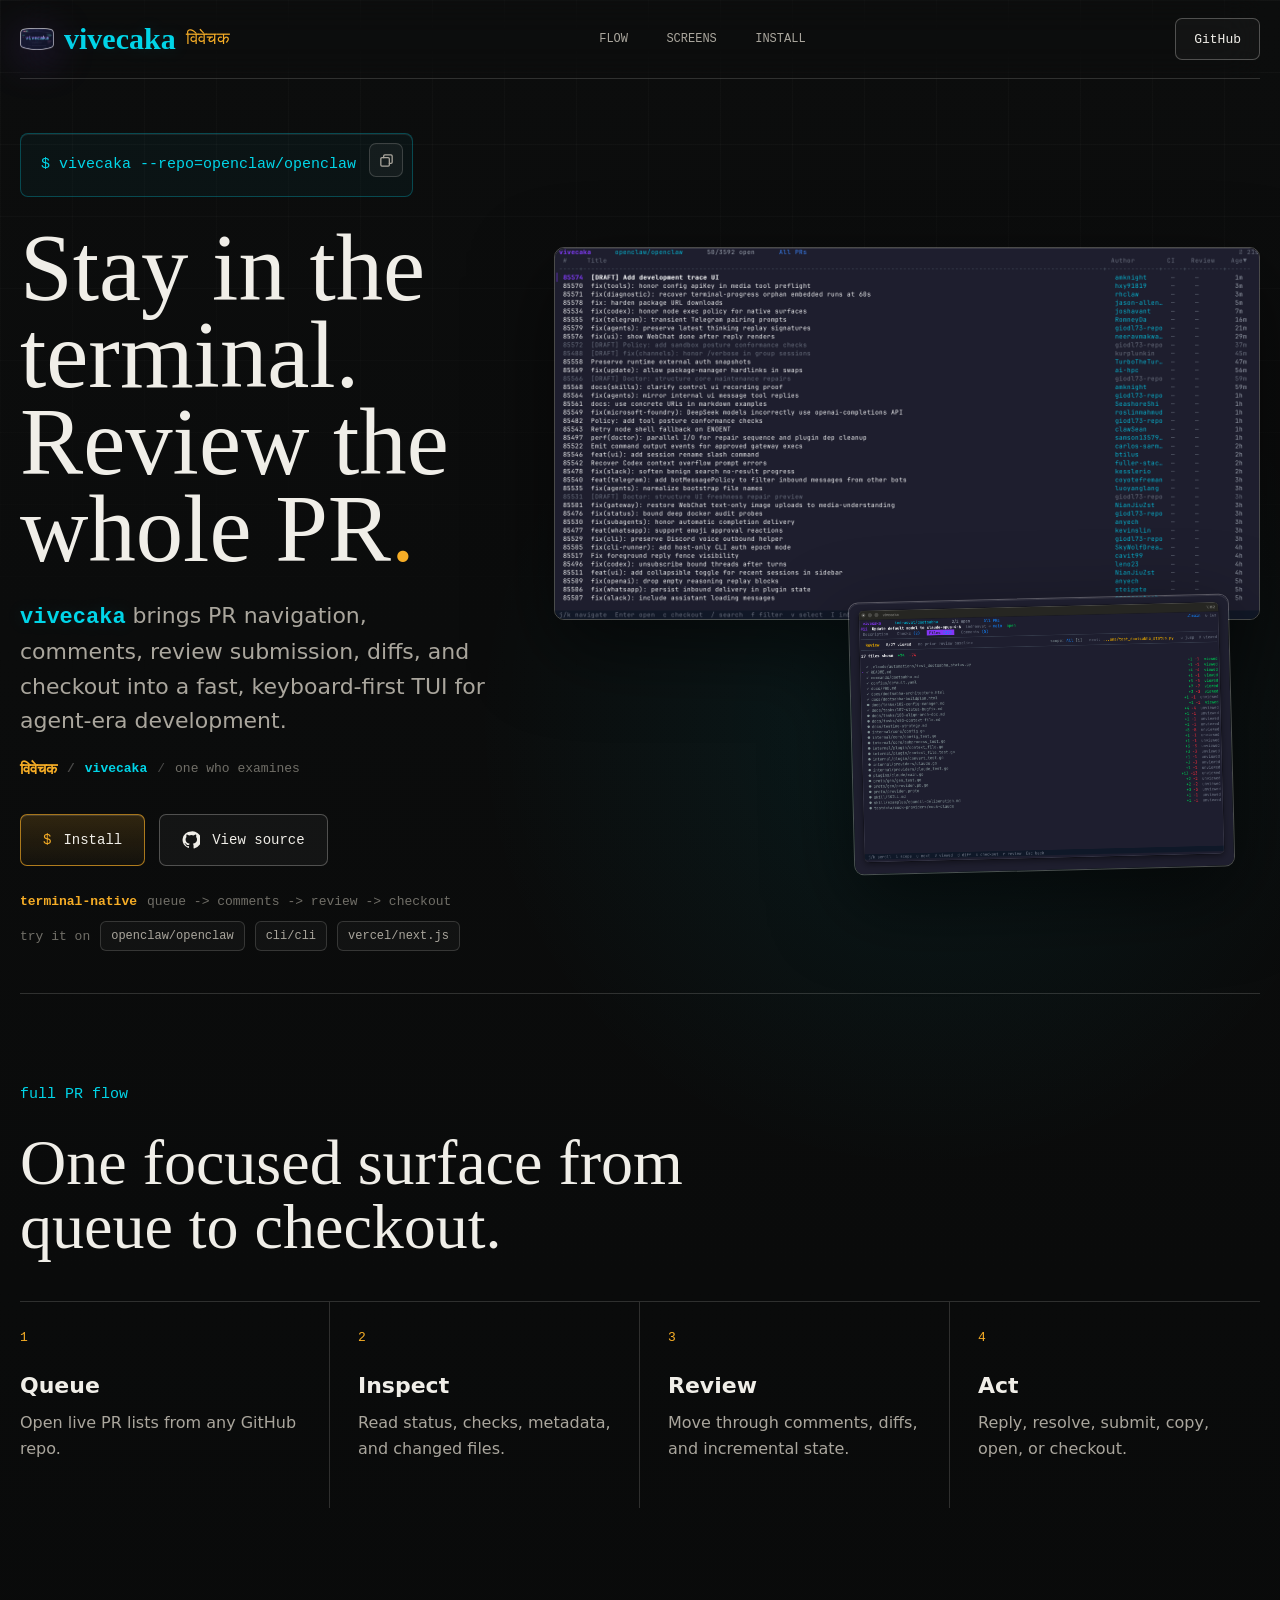
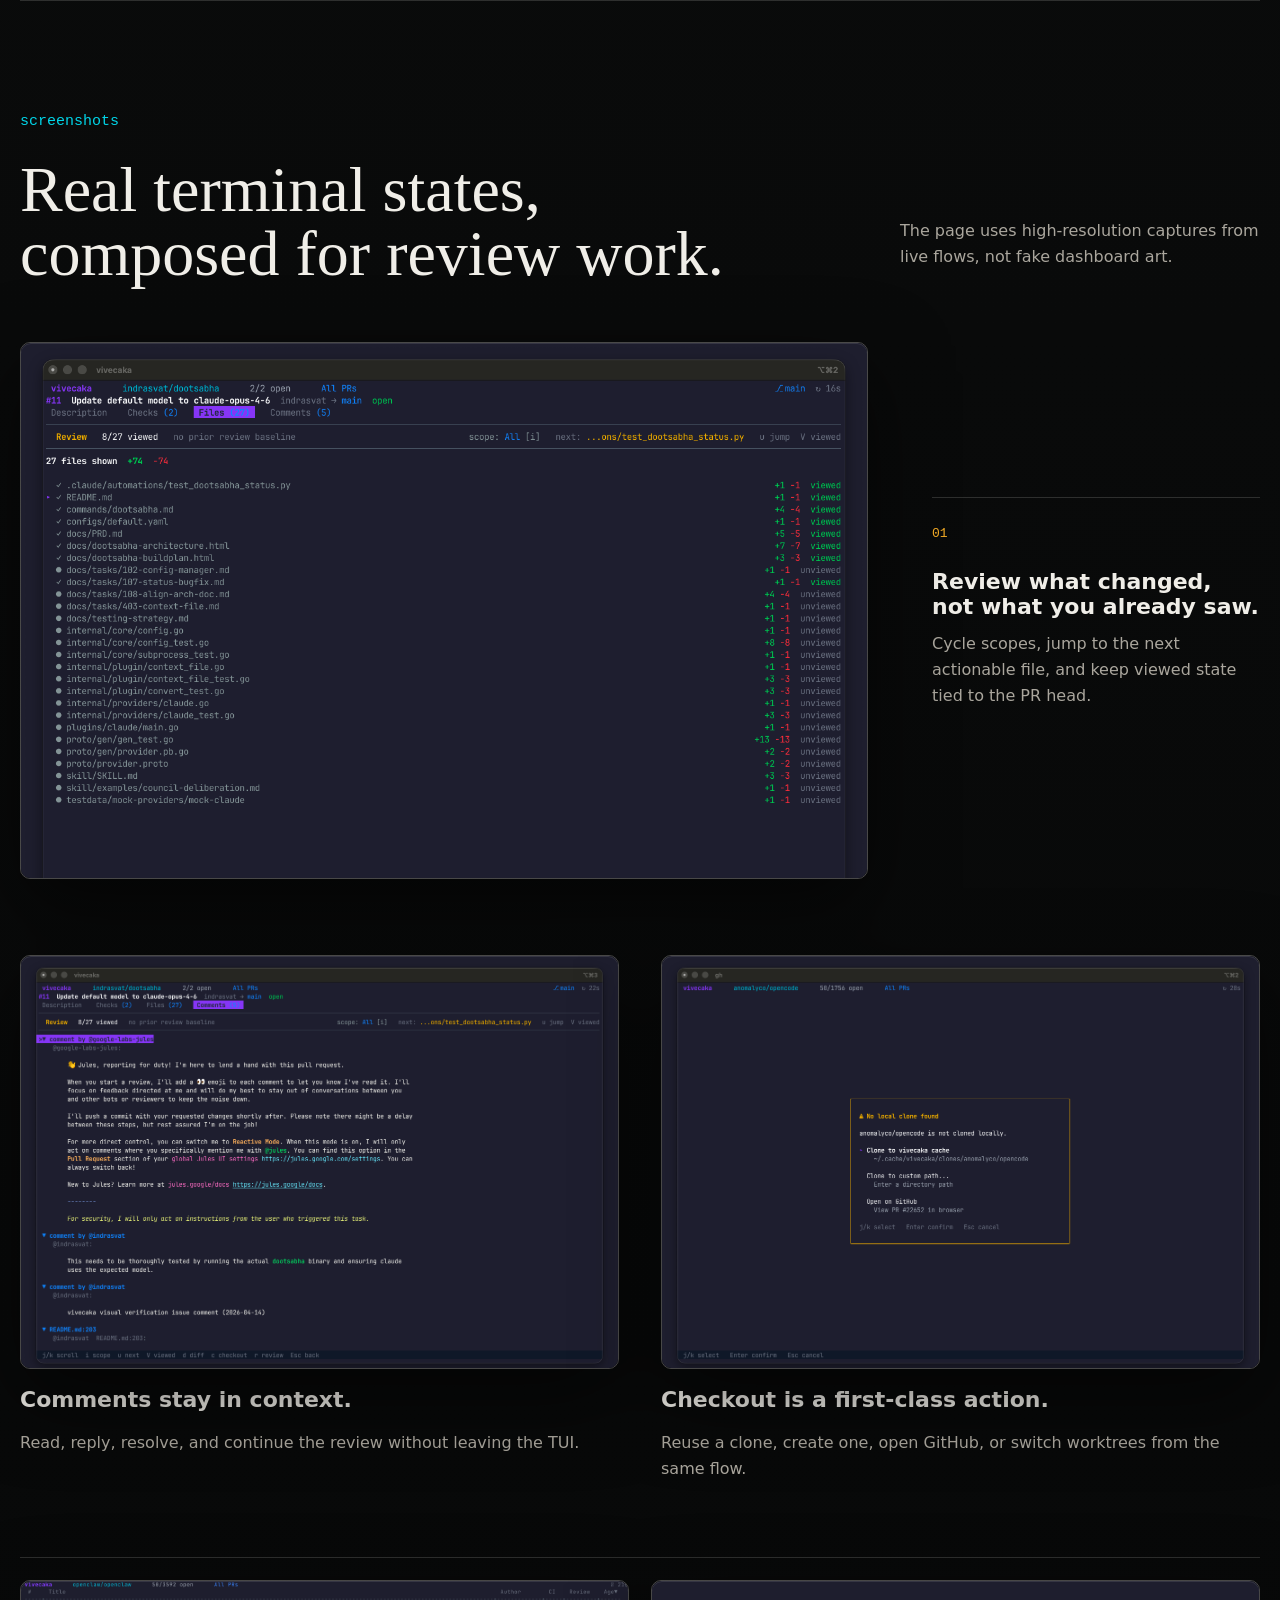
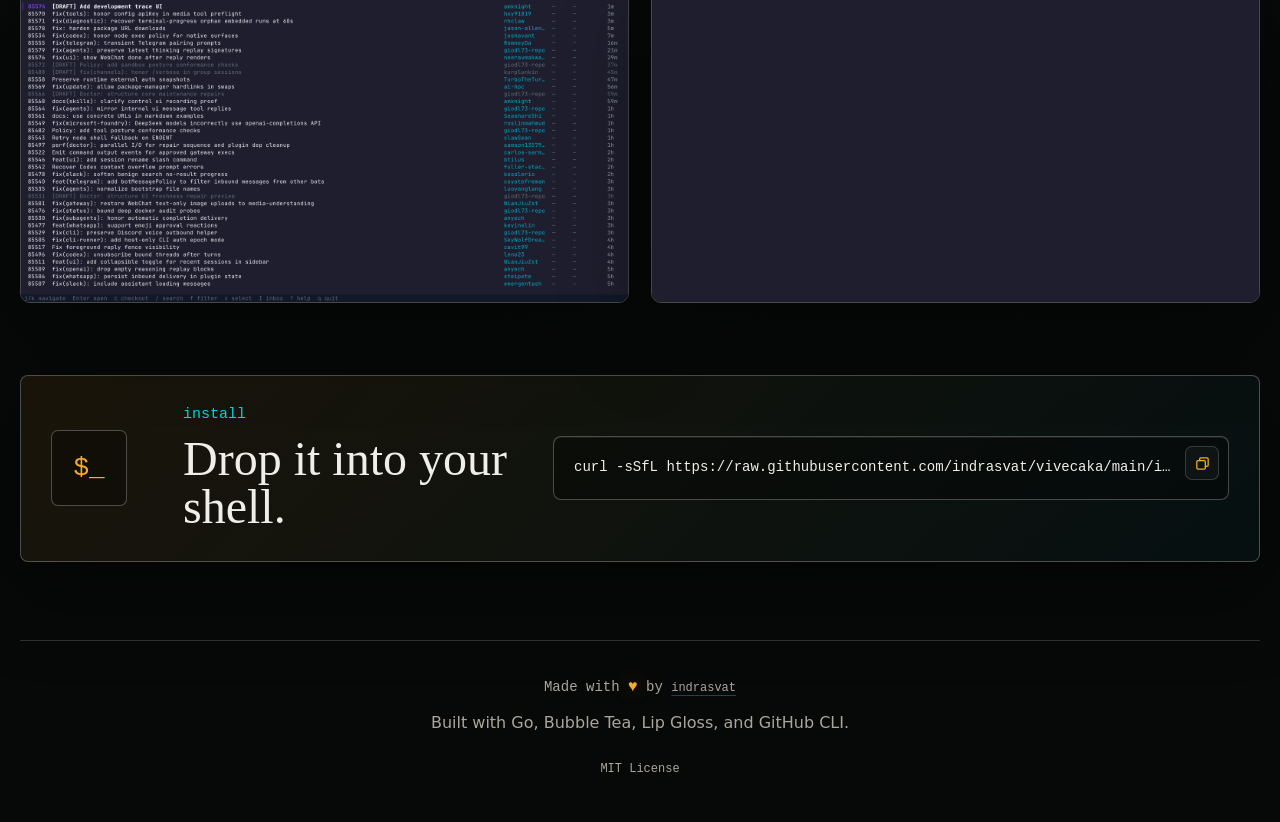
==== index.html @ 2d1926c0 "fix(web): add vivecaka name meaning" ====
<!doctype html>
<html lang="en">
  <head>
    <meta charset="utf-8" />
    <meta name="viewport" content="width=device-width, initial-scale=1" />
    <meta
      name="description"
      content="vivecaka is a terminal-native GitHub PR review TUI for queue triage, review context, comments, diffs, and checkout."
    />
    <meta name="theme-color" content="#0b0c0c" />
    <meta property="og:title" content="vivecaka - terminal-native PR review" />
    <meta
      property="og:description"
      content="A fast GitHub PR review TUI for developers who live in the terminal."
    />
    <meta property="og:type" content="website" />
    <meta property="og:image" content="https://indrasvat.github.io/vivecaka/assets/site/files-review.png" />
    <title>vivecaka - terminal-native PR review</title>
    <link rel="icon" href="assets/site/logo.png" />
    <link rel="stylesheet" href="styles.css" />
  </head>
  <body>
    <header class="site-header" aria-label="Primary navigation">
      <a class="brand" href="#top" aria-label="vivecaka home">
        <img src="assets/site/logo.png" alt="" />
        <span class="product-name">vivecaka</span>
        <span class="brand-script">विवेचक</span>
      </a>
      <nav class="nav-links" aria-label="Page sections">
        <a href="#flow">Flow</a>
        <a href="#screens">Screens</a>
        <a href="#install">Install</a>
      </nav>
      <a class="nav-action" href="https://github.com/indrasvat/vivecaka">GitHub</a>
    </header>

    <main id="top">
      <section class="hero" aria-labelledby="hero-title">
        <div class="hero-copy">
          <div class="command-card hero-command">
            <code>$ vivecaka --repo=openclaw/openclaw</code>
            <button
              class="copy-control"
              type="button"
              data-copy="vivecaka --repo=openclaw/openclaw"
              aria-label="Copy launch command"
              title="Copy command"
            >
              <svg aria-hidden="true" viewBox="0 0 24 24">
                <path d="M8 8V5.6C8 4.7 8.7 4 9.6 4h8.8c.9 0 1.6.7 1.6 1.6v8.8c0 .9-.7 1.6-1.6 1.6H16" />
                <path d="M4 9.6C4 8.7 4.7 8 5.6 8h8.8c.9 0 1.6.7 1.6 1.6v8.8c0 .9-.7 1.6-1.6 1.6H5.6C4.7 20 4 19.3 4 18.4V9.6Z" />
              </svg>
            </button>
          </div>
          <h1 id="hero-title">Stay in the terminal. Review the whole PR</h1>
          <p class="hero-lede">
            <span class="product-name">vivecaka</span> brings PR navigation, comments, review submission, diffs,
            and checkout into a fast, keyboard-first TUI for agent-era development.
          </p>
          <p class="name-note">
            <span>विवेचक</span>
            <span>vivecaka</span>
            <span>one who examines</span>
          </p>
          <div class="hero-actions" aria-label="Primary actions">
            <a class="button button-primary" href="#install">
              <span class="button-icon" aria-hidden="true">$</span>
              Install
            </a>
            <a class="button button-secondary" href="https://github.com/indrasvat/vivecaka">
              <svg aria-hidden="true" viewBox="0 0 24 24">
                <path
                  d="M12 .7a11.3 11.3 0 0 0-3.6 22c.6.1.8-.2.8-.6v-2c-3.3.7-4-1.4-4-1.4-.5-1.4-1.3-1.8-1.3-1.8-1.1-.8.1-.7.1-.7 1.2.1 1.9 1.3 1.9 1.3 1.1 1.9 2.9 1.3 3.6 1 .1-.8.4-1.3.8-1.6-2.7-.3-5.5-1.3-5.5-5.8 0-1.3.5-2.4 1.2-3.2-.1-.3-.5-1.6.1-3.2 0 0 1-.3 3.3 1.2a11.3 11.3 0 0 1 6 0c2.3-1.5 3.3-1.2 3.3-1.2.6 1.6.2 2.9.1 3.2.8.8 1.2 1.9 1.2 3.2 0 4.5-2.8 5.5-5.5 5.8.5.4.9 1.1.9 2.3v3.4c0 .4.2.7.8.6A11.3 11.3 0 0 0 12 .7Z"
                  fill="currentColor"
                />
              </svg>
              View source
            </a>
          </div>
          <div class="repo-strip" aria-label="Example repositories">
            <strong>terminal-native</strong>
            <span>queue -> comments -> review -> checkout</span>
          </div>
          <div class="repo-strip repo-examples" aria-label="Example repositories">
            <span>try it on</span>
            <code>openclaw/openclaw</code>
            <code>cli/cli</code>
            <code>vercel/next.js</code>
          </div>
        </div>

        <div class="hero-stage" aria-label="vivecaka terminal preview">
          <figure class="terminal-frame hero-terminal">
            <img
              src="assets/site/openclaw-queue.png"
              alt="vivecaka showing the openclaw/openclaw pull request queue in a terminal"
              width="1584"
              height="836"
              decoding="async"
              fetchpriority="high"
            />
          </figure>
          <figure class="terminal-frame floating-shot">
            <img
              src="assets/site/files-review.png"
              alt="vivecaka files view showing incremental review state and viewed files"
              width="2656"
              height="1896"
              decoding="async"
            />
          </figure>
        </div>
      </section>

      <section id="flow" class="flow-section" aria-labelledby="flow-title">
        <div class="section-kicker">full PR flow</div>
        <h2 id="flow-title">One focused surface from queue to checkout.</h2>
        <div class="flow-grid">
          <article>
            <span>1</span>
            <h3>Queue</h3>
            <p>Open live PR lists from any GitHub repo.</p>
          </article>
          <article>
            <span>2</span>
            <h3>Inspect</h3>
            <p>Read status, checks, metadata, and changed files.</p>
          </article>
          <article>
            <span>3</span>
            <h3>Review</h3>
            <p>Move through comments, diffs, and incremental state.</p>
          </article>
          <article>
            <span>4</span>
            <h3>Act</h3>
            <p>Reply, resolve, submit, copy, open, or checkout.</p>
          </article>
        </div>
      </section>

      <section id="screens" class="showcase" aria-labelledby="screens-title">
        <div class="showcase-heading">
          <div>
            <div class="section-kicker">screenshots</div>
            <h2 id="screens-title">Real terminal states, composed for review work.</h2>
          </div>
          <p>
            The page uses high-resolution captures from live flows, not fake dashboard art.
          </p>
        </div>

        <div class="feature-row feature-row-large">
          <figure class="terminal-frame">
            <img
              src="assets/site/files-review.png"
              alt="Files tab with viewed and unviewed review state"
              width="2656"
              height="1896"
              loading="lazy"
              decoding="async"
            />
          </figure>
          <div class="feature-copy">
            <span class="feature-number">01</span>
            <h3>Review what changed, not what you already saw.</h3>
            <p>
              Cycle scopes, jump to the next actionable file, and keep viewed state tied to the PR head.
            </p>
          </div>
        </div>

        <div class="feature-pair">
          <article>
            <figure class="terminal-frame">
              <img
                src="assets/site/comments-review.png"
                alt="Comments tab with discussion threads inside vivecaka"
                width="2656"
                height="1896"
                loading="lazy"
                decoding="async"
              />
            </figure>
            <h3>Comments stay in context.</h3>
            <p>Read, reply, resolve, and continue the review without leaving the TUI.</p>
          </article>
          <article>
            <figure class="terminal-frame">
              <img
                src="assets/site/smart-checkout.png"
                alt="Smart checkout dialog in vivecaka"
                width="2656"
                height="1896"
                loading="lazy"
                decoding="async"
              />
            </figure>
            <h3>Checkout is a first-class action.</h3>
            <p>Reuse a clone, create one, open GitHub, or switch worktrees from the same flow.</p>
          </article>
        </div>

        <div class="repo-wall" aria-label="Repository examples">
          <figure class="terminal-frame">
            <img
              src="assets/site/openclaw-queue.png"
              alt="Pull request queue for openclaw/openclaw"
              width="1584"
              height="836"
              loading="lazy"
              decoding="async"
            />
          </figure>
          <figure class="terminal-frame">
            <img
              src="assets/site/cli-queue.png"
              alt="Pull request queue for cli/cli"
              width="1584"
              height="836"
              loading="lazy"
              decoding="async"
            />
          </figure>
        </div>
      </section>

      <section id="install" class="install-section" aria-labelledby="install-title">
        <div class="install-mark" aria-hidden="true">$_</div>
        <div>
          <div class="section-kicker">install</div>
          <h2 id="install-title">Drop it into your shell.</h2>
        </div>
        <div class="command-card install-command">
          <code>curl -sSfL https://raw.githubusercontent.com/indrasvat/vivecaka/main/install.sh | bash</code>
          <button
            class="copy-control"
            type="button"
            data-copy="curl -sSfL https://raw.githubusercontent.com/indrasvat/vivecaka/main/install.sh | bash"
            aria-label="Copy install command"
            title="Copy command"
          >
            <svg aria-hidden="true" viewBox="0 0 24 24">
              <path d="M8 8V5.6C8 4.7 8.7 4 9.6 4h8.8c.9 0 1.6.7 1.6 1.6v8.8c0 .9-.7 1.6-1.6 1.6H16" />
              <path d="M4 9.6C4 8.7 4.7 8 5.6 8h8.8c.9 0 1.6.7 1.6 1.6v8.8c0 .9-.7 1.6-1.6 1.6H5.6C4.7 20 4 19.3 4 18.4V9.6Z" />
            </svg>
          </button>
        </div>
      </section>
    </main>

    <footer class="site-footer">
      <p class="made-with-love">
        Made with <span aria-label="love" role="img">♥</span> by
        <a href="https://github.com/indrasvat">indrasvat</a>
      </p>
      <p>Built with Go, Bubble Tea, Lip Gloss, and GitHub CLI.</p>
      <a href="https://github.com/indrasvat/vivecaka/blob/main/LICENSE">MIT License</a>
    </footer>

    <script src="site.js"></script>
  </body>
</html>
---- styles.css ----
:root {
  color-scheme: dark;
  --bg: #090a0a;
  --bg-2: #111413;
  --ink: #f0eee8;
  --muted: #aaa69d;
  --dim: #716f68;
  --line: rgba(240, 238, 232, 0.16);
  --line-strong: rgba(240, 238, 232, 0.28);
  --panel: rgba(18, 20, 19, 0.88);
  --panel-strong: #161918;
  --cyan: #00d5e8;
  --violet: #8b4dff;
  --saffron: #f6ad26;
  --green: #26d07c;
  --shadow: 0 28px 80px rgba(0, 0, 0, 0.54);
  --mono: "SFMono-Regular", "Cascadia Code", "Liberation Mono", Menlo, Consolas, monospace;
  --sans: Inter, ui-sans-serif, system-ui, -apple-system, BlinkMacSystemFont, "Segoe UI", sans-serif;
  --serif: ui-serif, Georgia, "Times New Roman", serif;
}

* {
  box-sizing: border-box;
}

html {
  scroll-behavior: smooth;
}

body {
  margin: 0;
  overflow-x: hidden;
  background:
    radial-gradient(circle at 72% 18%, rgba(0, 213, 232, 0.08), transparent 28rem),
    linear-gradient(180deg, #0c0d0d 0%, var(--bg) 48%, #070808 100%);
  color: var(--ink);
  font-family: var(--sans);
  letter-spacing: 0;
}

section {
  scroll-margin-top: 96px;
}

body::before {
  position: fixed;
  inset: 0;
  z-index: -1;
  pointer-events: none;
  content: "";
  background-image:
    linear-gradient(rgba(240, 238, 232, 0.035) 1px, transparent 1px),
    linear-gradient(90deg, rgba(240, 238, 232, 0.027) 1px, transparent 1px);
  background-size: 72px 72px;
  mask-image: linear-gradient(180deg, black, transparent 80%);
}

a {
  color: inherit;
  text-decoration: none;
}

img {
  display: block;
  max-width: 100%;
}

button {
  font: inherit;
}

.site-header,
.hero,
.flow-section,
.showcase,
.install-section,
.site-footer {
  width: min(100% - 40px, 1440px);
  margin-inline: auto;
}

.site-header {
  position: sticky;
  top: 0;
  z-index: 20;
  display: flex;
  align-items: center;
  justify-content: space-between;
  gap: 24px;
  padding: 18px 0;
  border-bottom: 1px solid var(--line);
  backdrop-filter: blur(18px);
}

.brand {
  display: inline-flex;
  align-items: center;
  gap: 10px;
  min-width: 0;
  font-size: 30px;
  line-height: 1;
}

.brand img {
  width: 34px;
  height: 34px;
  object-fit: contain;
  filter: drop-shadow(0 8px 20px rgba(139, 77, 255, 0.28));
}

.brand-script {
  color: var(--saffron);
  font-family: var(--sans);
  font-size: 0.58em;
  font-weight: 500;
}

.product-name {
  color: var(--cyan);
  font-family: var(--mono);
  font-weight: 700;
  letter-spacing: 0;
  text-shadow: 0 0 18px rgba(0, 213, 232, 0.16);
}

.brand .product-name {
  font-family: var(--serif);
  font-weight: 600;
}

.nav-links {
  display: flex;
  align-items: center;
  gap: clamp(18px, 3vw, 46px);
  color: var(--muted);
  font-family: var(--mono);
  font-size: 12px;
  text-transform: uppercase;
}

.nav-links a,
.nav-action {
  transition: color 160ms ease, border-color 160ms ease, background 160ms ease;
}

.nav-links a:hover,
.nav-action:hover {
  color: var(--ink);
}

.nav-action {
  display: inline-flex;
  align-items: center;
  justify-content: center;
  min-height: 42px;
  padding: 0 18px;
  border: 1px solid var(--line-strong);
  border-radius: 7px;
  color: var(--ink);
  font-family: var(--mono);
  font-size: 13px;
  background: rgba(255, 255, 255, 0.03);
}

.hero {
  display: grid;
  grid-template-columns: minmax(320px, 0.9fr) minmax(580px, 1.35fr);
  gap: clamp(28px, 5vw, 82px);
  align-items: center;
  min-height: min(760px, calc(100vh - 82px));
  padding: clamp(44px, 6vh, 78px) 0 42px;
}

.section-kicker {
  margin: 0 0 28px;
  color: var(--cyan);
  font-family: var(--mono);
  font-size: clamp(13px, 1.2vw, 15px);
}

.command-card {
  position: relative;
  display: block;
  border: 1px solid var(--line-strong);
  border-radius: 8px;
  color: var(--ink);
  background: rgba(0, 0, 0, 0.3);
  box-shadow: inset 0 1px 0 rgba(255, 255, 255, 0.08);
}

.command-card code {
  display: block;
  min-width: 0;
  overflow: hidden;
  padding: 20px 56px 20px 20px;
  color: var(--ink);
  font-family: var(--mono);
  font-size: 14px;
  line-height: 1.45;
  text-overflow: ellipsis;
  white-space: nowrap;
}

.hero-command {
  width: fit-content;
  max-width: 100%;
  margin-bottom: 28px;
  border-color: rgba(0, 213, 232, 0.28);
  color: var(--cyan);
  background: rgba(0, 213, 232, 0.035);
}

.hero-command code {
  color: var(--cyan);
  font-size: clamp(13px, 1.2vw, 15px);
}

.copy-control {
  position: absolute;
  top: 9px;
  right: 9px;
  display: grid;
  place-items: center;
  width: 34px;
  height: 34px;
  border: 1px solid rgba(240, 238, 232, 0.18);
  border-radius: 7px;
  color: var(--muted);
  background: rgba(255, 255, 255, 0.04);
  cursor: pointer;
  transition: color 160ms ease, border-color 160ms ease, background 160ms ease, transform 160ms ease;
}

.copy-control:hover {
  color: var(--ink);
  border-color: rgba(246, 173, 38, 0.55);
  background: rgba(246, 173, 38, 0.1);
  transform: translateY(-1px);
}

.copy-control.copied {
  color: var(--green);
  border-color: rgba(38, 208, 124, 0.55);
}

.copy-control.copied::after {
  position: absolute;
  top: -28px;
  right: 0;
  padding: 4px 7px;
  border: 1px solid rgba(38, 208, 124, 0.35);
  border-radius: 5px;
  color: var(--green);
  background: rgba(0, 0, 0, 0.78);
  content: "Copied";
  font-family: var(--mono);
  font-size: 11px;
  white-space: nowrap;
}

.copy-control svg {
  width: 17px;
  height: 17px;
  fill: none;
  stroke: currentColor;
  stroke-linecap: round;
  stroke-linejoin: round;
  stroke-width: 1.8;
}

h1,
h2,
h3,
p {
  margin-top: 0;
}

h1 {
  max-width: 780px;
  margin-bottom: 26px;
  font-family: var(--serif);
  font-size: clamp(58px, 7.4vw, 108px);
  font-weight: 500;
  line-height: 0.92;
}

h1::after {
  color: var(--saffron);
  content: ".";
}

.hero-lede {
  max-width: 560px;
  margin-bottom: 20px;
  color: var(--muted);
  font-size: clamp(18px, 2vw, 22px);
  line-height: 1.55;
}

.name-note {
  display: flex;
  flex-wrap: wrap;
  align-items: center;
  gap: 10px;
  max-width: 560px;
  margin-bottom: 34px;
  color: var(--dim);
  font-family: var(--mono);
  font-size: 13px;
  line-height: 1.5;
}

.name-note span:first-child {
  color: var(--saffron);
  font-family: var(--sans);
  font-size: 15px;
  font-weight: 600;
}

.name-note span:nth-child(2) {
  color: var(--cyan);
  font-weight: 700;
}

.name-note span + span::before {
  margin-right: 10px;
  color: rgba(240, 238, 232, 0.28);
  content: "/";
}

.hero-actions {
  display: flex;
  flex-wrap: wrap;
  gap: 14px;
  margin-bottom: 28px;
}

.button {
  display: inline-flex;
  align-items: center;
  justify-content: center;
  gap: 12px;
  min-height: 52px;
  padding: 0 22px;
  border-radius: 7px;
  font-family: var(--mono);
  font-size: 14px;
  transition: transform 160ms ease, border-color 160ms ease, background 160ms ease;
}

.button:hover {
  transform: translateY(-2px);
}

.button svg {
  width: 18px;
  height: 18px;
}

.button-primary {
  border: 1px solid rgba(246, 173, 38, 0.65);
  background: linear-gradient(180deg, rgba(246, 173, 38, 0.16), rgba(246, 173, 38, 0.04));
  box-shadow: inset 0 1px 0 rgba(255, 255, 255, 0.12);
}

.button-secondary {
  border: 1px solid var(--line-strong);
  background: rgba(255, 255, 255, 0.04);
}

.button-icon {
  color: var(--saffron);
}

.repo-strip {
  display: flex;
  flex-wrap: wrap;
  align-items: center;
  gap: 10px;
  color: var(--dim);
  font-family: var(--mono);
  font-size: 13px;
}

.repo-strip + .repo-strip {
  margin-top: 12px;
}

.repo-strip strong {
  color: var(--saffron);
  font-weight: 600;
}

.repo-strip code {
  padding: 7px 10px;
  border: 1px solid var(--line);
  border-radius: 6px;
  color: var(--muted);
  background: rgba(255, 255, 255, 0.03);
  font-size: 12px;
}

.hero-stage {
  position: relative;
  min-height: 590px;
}

.terminal-frame {
  position: relative;
  margin: 0;
  overflow: hidden;
  border: 1px solid var(--line-strong);
  border-radius: 10px;
  background: transparent;
  box-shadow: var(--shadow);
}

.terminal-frame::after {
  position: absolute;
  inset: 0;
  pointer-events: none;
  content: "";
  border-radius: inherit;
  box-shadow: inset 0 1px 0 rgba(255, 255, 255, 0.1);
}

.terminal-frame img {
  width: 100%;
  height: auto;
  background: #1e1e2e;
}

.hero-terminal {
  width: min(100%, 980px);
  margin-left: auto;
}

.floating-shot {
  position: absolute;
  right: 4%;
  bottom: -34px;
  width: min(54%, 520px);
  transform: rotate(-1.4deg);
}

.floating-shot img {
  aspect-ratio: 1.4 / 1;
  object-fit: cover;
  object-position: left top;
}

.flow-section {
  padding: 92px 0;
  border-top: 1px solid var(--line);
  border-bottom: 1px solid var(--line);
}

.flow-section h2,
.showcase h2,
.install-section h2 {
  max-width: 780px;
  margin-bottom: 42px;
  font-family: var(--serif);
  font-size: clamp(38px, 5vw, 72px);
  font-weight: 500;
  line-height: 1;
}

.flow-grid {
  display: grid;
  grid-template-columns: repeat(4, minmax(0, 1fr));
  gap: 0;
  border-top: 1px solid var(--line);
}

.flow-grid article {
  min-height: 190px;
  padding: 28px 28px 30px 0;
  border-right: 1px solid var(--line);
}

.flow-grid article + article {
  padding-left: 28px;
}

.flow-grid article:last-child {
  border-right: 0;
}

.flow-grid span,
.feature-number {
  display: block;
  margin-bottom: 28px;
  color: var(--saffron);
  font-family: var(--mono);
  font-size: 13px;
}

.flow-grid h3,
.feature-copy h3,
.feature-pair h3 {
  margin-bottom: 12px;
  color: var(--ink);
  font-size: 22px;
  font-weight: 600;
  line-height: 1.15;
}

.flow-grid p,
.feature-copy p,
.feature-pair p,
.showcase-heading p,
.site-footer p {
  color: var(--muted);
  line-height: 1.6;
}

.showcase {
  padding: 112px 0 72px;
}

.showcase-heading {
  display: grid;
  grid-template-columns: minmax(0, 1fr) 360px;
  gap: 32px;
  align-items: end;
  margin-bottom: 56px;
}

.showcase-heading h2 {
  margin-bottom: 0;
}

.feature-row {
  display: grid;
  grid-template-columns: minmax(0, 1.5fr) minmax(260px, 0.58fr);
  gap: clamp(28px, 5vw, 72px);
  align-items: center;
  margin-bottom: 76px;
}

.feature-row-large .terminal-frame img {
  aspect-ratio: 1.58 / 1;
  object-fit: cover;
  object-position: left top;
}

.feature-copy {
  border-top: 1px solid var(--line);
  padding-top: 28px;
}

.feature-pair {
  display: grid;
  grid-template-columns: repeat(2, minmax(0, 1fr));
  gap: clamp(22px, 4vw, 42px);
  margin-bottom: 76px;
}

.feature-pair article {
  display: grid;
  gap: 18px;
  align-content: start;
}

.feature-pair .terminal-frame img {
  aspect-ratio: 1.45 / 1;
  object-fit: cover;
  object-position: left top;
}

.feature-pair h3,
.feature-pair p {
  margin-bottom: 0;
}

.repo-wall {
  display: grid;
  grid-template-columns: minmax(0, 1fr) minmax(0, 1fr);
  gap: 22px;
  padding-top: 22px;
  border-top: 1px solid var(--line);
}

.install-section {
  display: grid;
  grid-template-columns: 100px minmax(220px, 0.7fr) minmax(320px, 1.4fr);
  gap: 32px;
  align-items: center;
  margin-bottom: 78px;
  padding: 30px;
  border: 1px solid var(--line-strong);
  border-radius: 8px;
  background: linear-gradient(135deg, rgba(246, 173, 38, 0.08), rgba(0, 213, 232, 0.045));
  box-shadow: var(--shadow);
}

.install-mark {
  display: grid;
  place-items: center;
  width: 76px;
  height: 76px;
  border: 1px solid var(--line-strong);
  border-radius: 7px;
  color: var(--saffron);
  font-family: var(--mono);
  font-size: 26px;
  background: rgba(0, 0, 0, 0.28);
}

.install-section h2 {
  margin-bottom: 0;
  font-size: clamp(32px, 4vw, 48px);
}

.install-section .section-kicker {
  margin-bottom: 12px;
}

.install-command {
  width: 100%;
  min-height: 64px;
}

.install-command .copy-control {
  color: var(--saffron);
}

.site-footer {
  display: flex;
  flex-direction: column;
  align-items: center;
  justify-content: center;
  gap: 10px;
  padding: 34px 0 46px;
  border-top: 1px solid var(--line);
  text-align: center;
}

.made-with-love {
  margin-bottom: 0;
  color: var(--ink);
  font-family: var(--mono);
  font-size: 14px;
  line-height: 1.6;
}

.made-with-love span {
  color: var(--saffron);
  font-size: 16px;
  text-shadow: 0 0 18px rgba(246, 173, 38, 0.35);
}

.made-with-love a {
  color: var(--cyan);
  text-decoration-color: rgba(0, 213, 232, 0.35);
  text-decoration-line: underline;
  text-underline-offset: 4px;
}

.site-footer a:last-child {
  color: var(--muted);
  font-family: var(--mono);
  font-size: 12px;
}

@media (max-width: 1080px) {
  .hero {
    grid-template-columns: 1fr;
    min-height: auto;
  }

  .hero-stage {
    min-height: clamp(420px, 70vw, 650px);
  }

  .hero-terminal {
    margin-left: 0;
  }

  .flow-grid {
    grid-template-columns: repeat(2, minmax(0, 1fr));
  }

  .flow-grid article:nth-child(2) {
    border-right: 0;
  }

  .flow-grid article:nth-child(n + 3) {
    border-top: 1px solid var(--line);
  }

  .showcase-heading,
  .feature-row,
  .install-section {
    grid-template-columns: 1fr;
  }

  .install-section {
    gap: 18px;
  }
}

@media (max-width: 760px) {
  .site-header,
  .hero,
  .flow-section,
  .showcase,
  .install-section,
  .site-footer {
    width: min(100% - 28px, 1440px);
  }

  .site-header {
    position: static;
  }

  .brand {
    font-size: 24px;
  }

  .nav-links {
    display: none;
  }

  .nav-action {
    min-height: 38px;
    padding: 0 13px;
  }

  .hero {
    padding-top: 44px;
    padding-bottom: 0;
  }

  h1 {
    font-size: clamp(44px, 13.5vw, 64px);
  }

  .hero-lede {
    font-size: 17px;
  }

  .hero-stage {
    min-height: 0;
    overflow: hidden;
    padding-bottom: 6px;
  }

  .floating-shot {
    position: relative;
    right: auto;
    bottom: auto;
    width: 88%;
    margin: -14px 0 0 auto;
    transform: rotate(-1deg);
  }

  .hero-terminal img {
    aspect-ratio: 3.2 / 1;
    object-fit: cover;
    object-position: left top;
  }

  .floating-shot {
    display: none;
  }

  .showcase {
    padding: 70px 0;
  }

  .flow-section {
    padding: 24px 0 70px;
  }

  .flow-grid,
  .feature-pair,
  .repo-wall {
    grid-template-columns: 1fr;
  }

  .flow-grid article,
  .flow-grid article + article {
    min-height: 0;
    padding: 24px 0;
    border-right: 0;
    border-top: 1px solid var(--line);
  }

  .flow-grid article:first-child {
    border-top: 0;
  }

  .flow-grid span,
  .feature-number {
    margin-bottom: 14px;
  }

  .feature-row {
    margin-bottom: 56px;
  }

  .feature-pair {
    margin-bottom: 56px;
  }

  .install-section {
    padding: 22px;
  }

  .command-card code {
    white-space: normal;
    overflow-wrap: anywhere;
  }

  .hero-command code {
    padding-right: 50px;
    font-size: 13px;
    white-space: nowrap;
  }

  .site-footer {
    align-items: center;
  }
}

@media (prefers-reduced-motion: reduce) {
  *,
  *::before,
  *::after {
    scroll-behavior: auto !important;
    transition-duration: 0.01ms !important;
    animation-duration: 0.01ms !important;
    animation-iteration-count: 1 !important;
  }
}
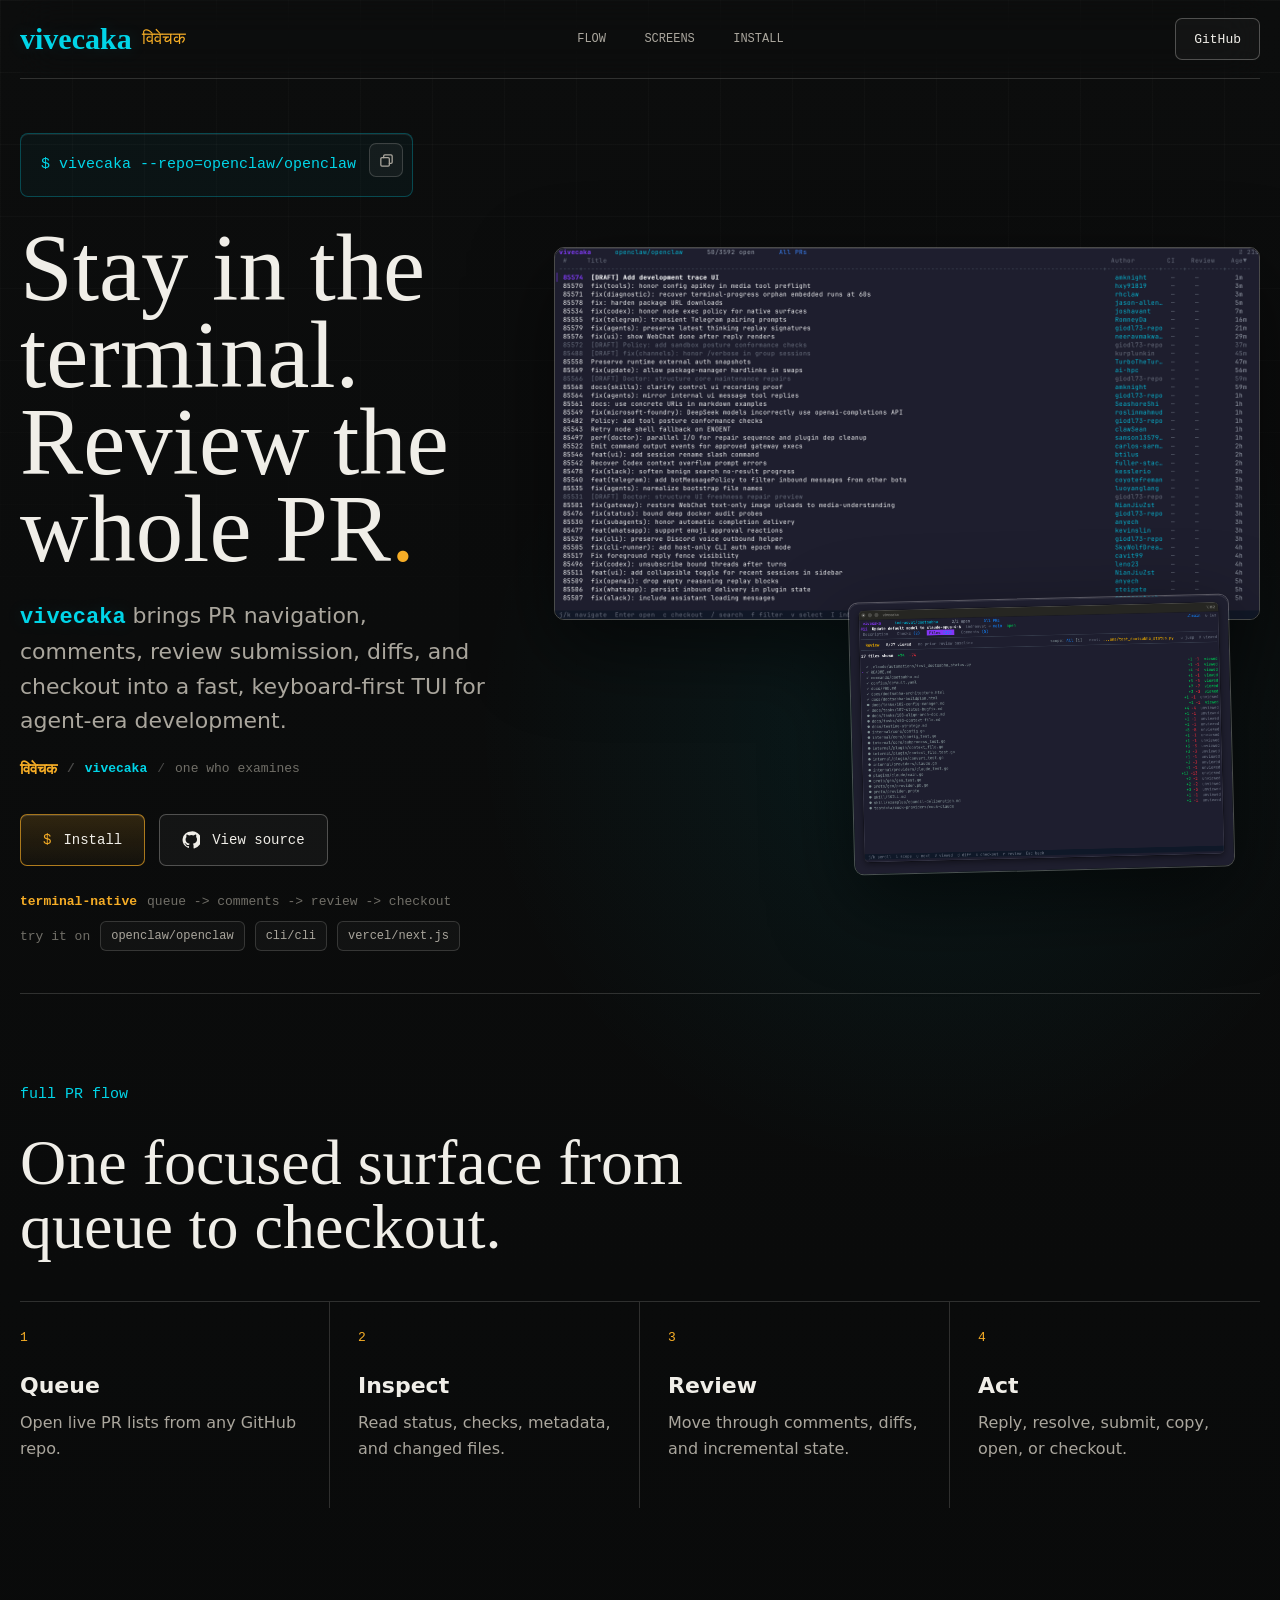
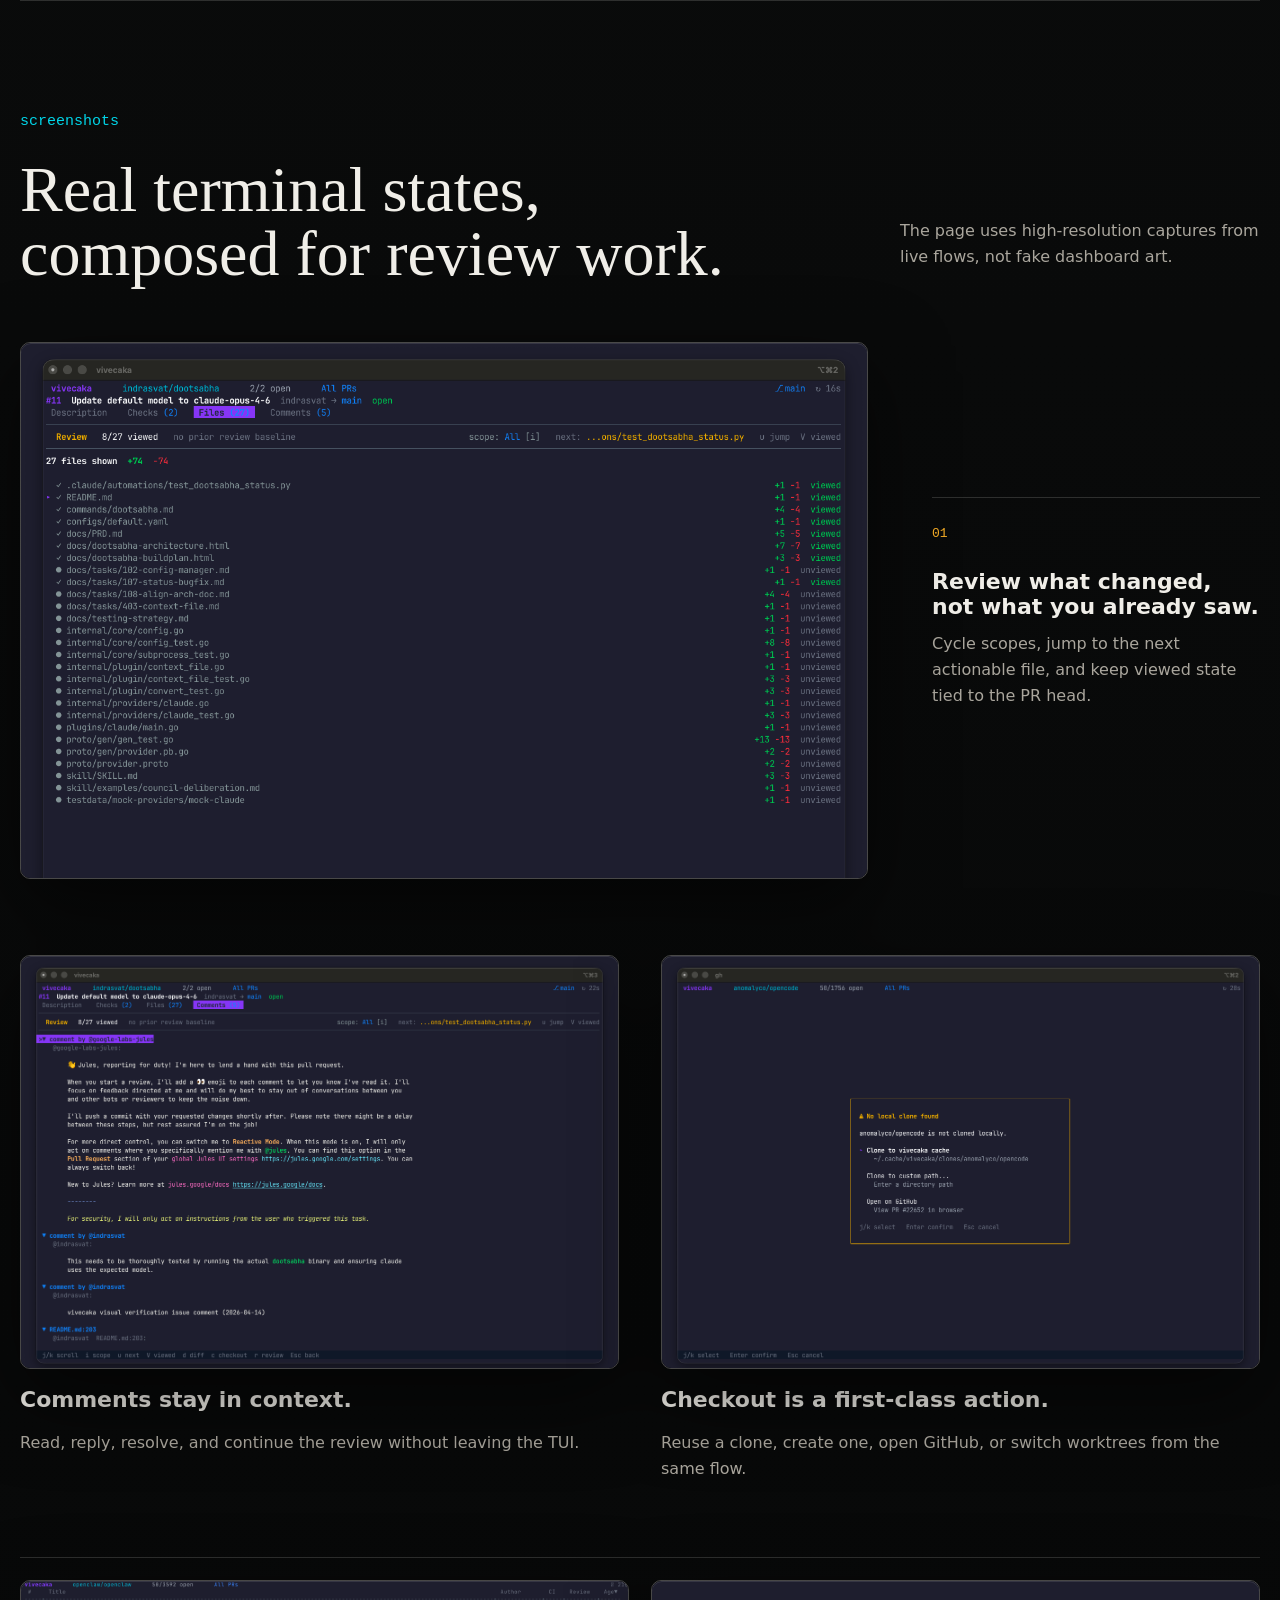
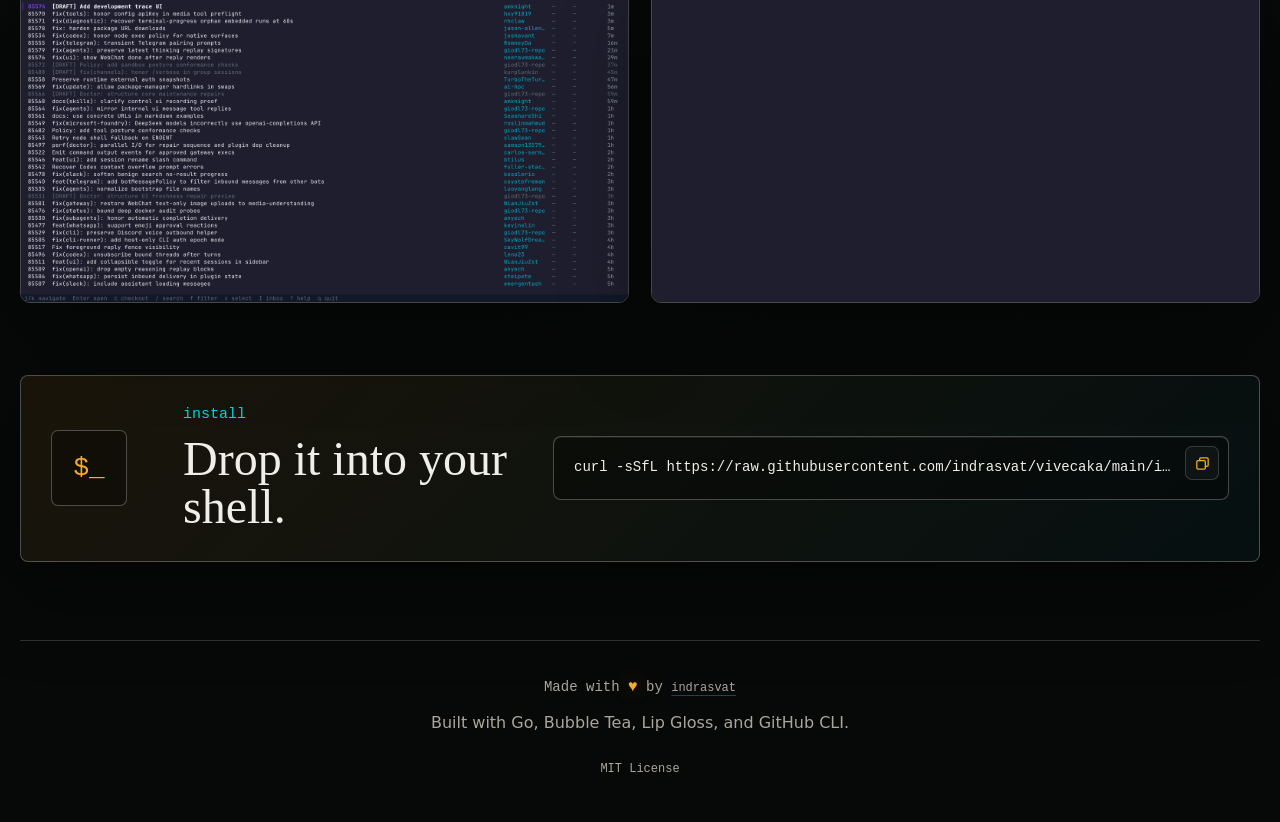
==== commit 6c9205e1: "fix(web): dedupe header brand" ====
--- a/index.html
+++ b/index.html
@@ -22,7 +22,6 @@
   <body>
     <header class="site-header" aria-label="Primary navigation">
       <a class="brand" href="#top" aria-label="vivecaka home">
-        <img src="assets/site/logo.png" alt="" />
         <span class="product-name">vivecaka</span>
         <span class="brand-script">विवेचक</span>
       </a>
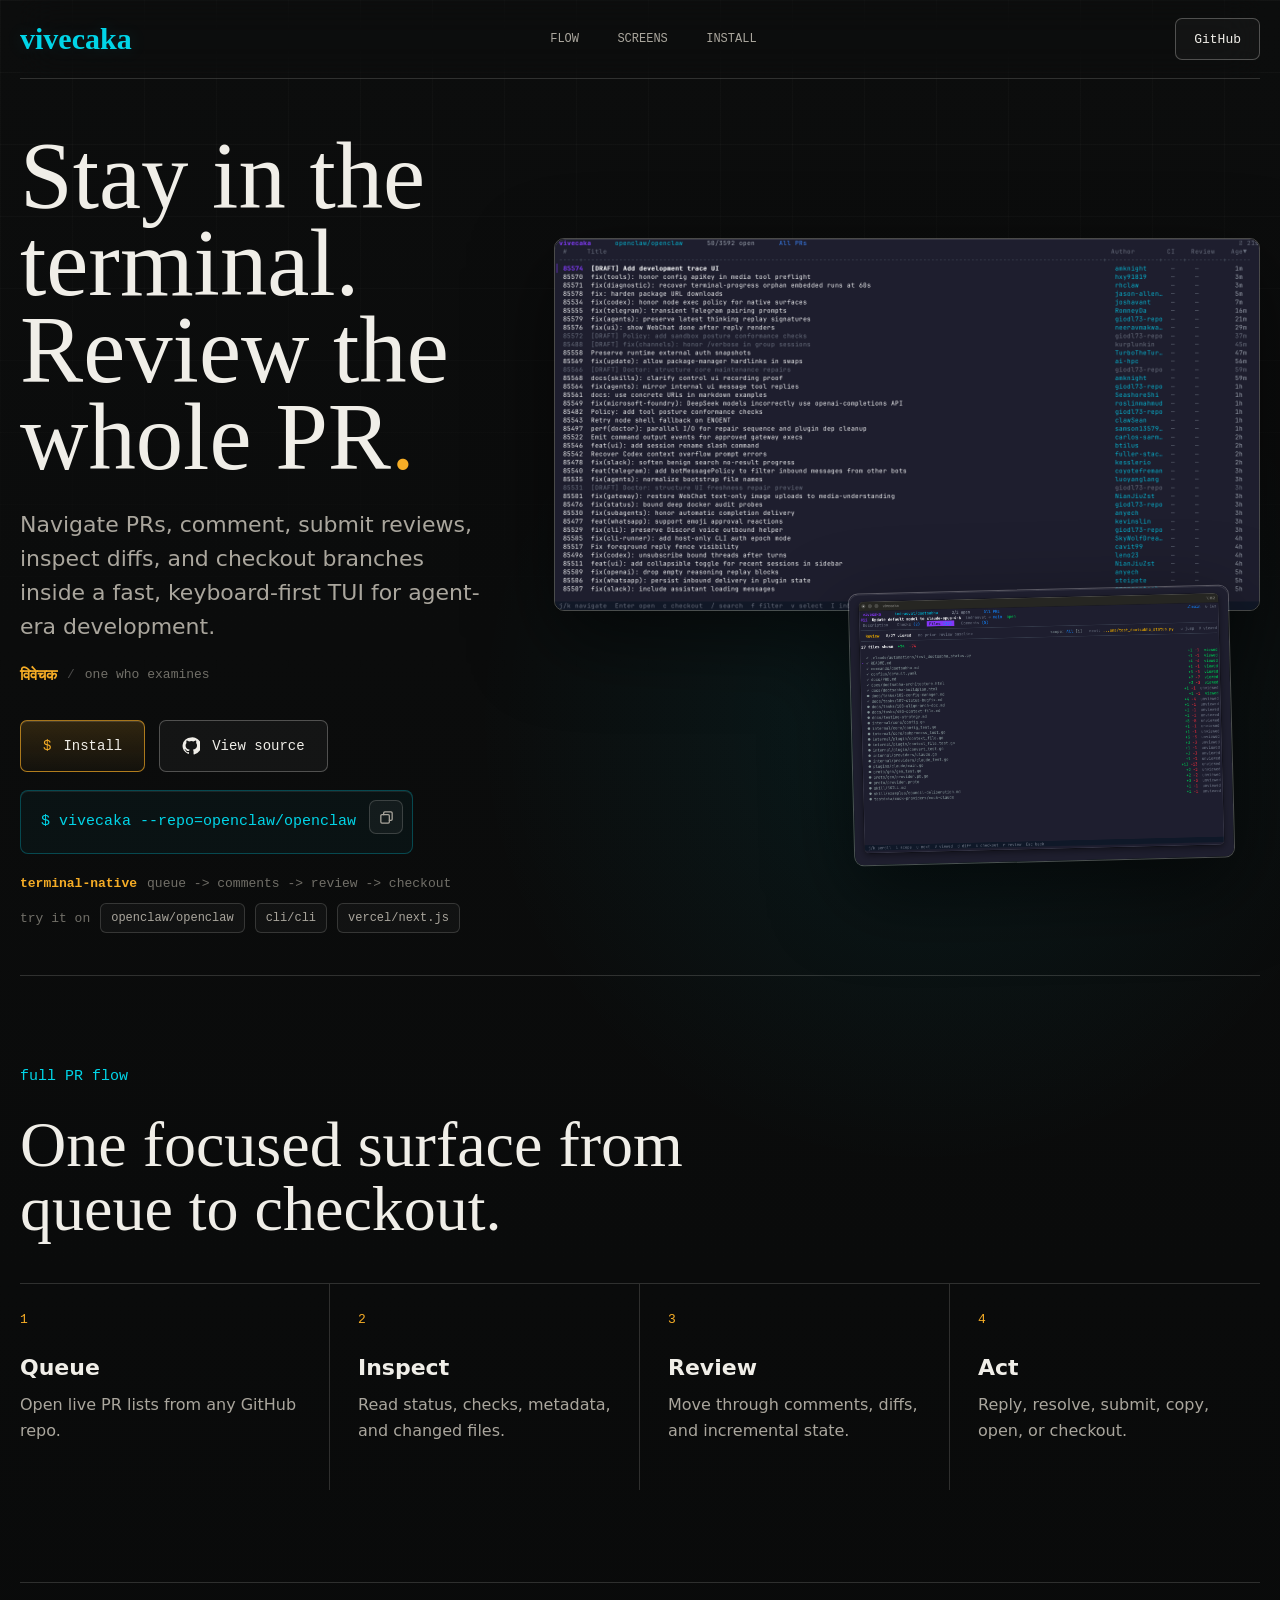
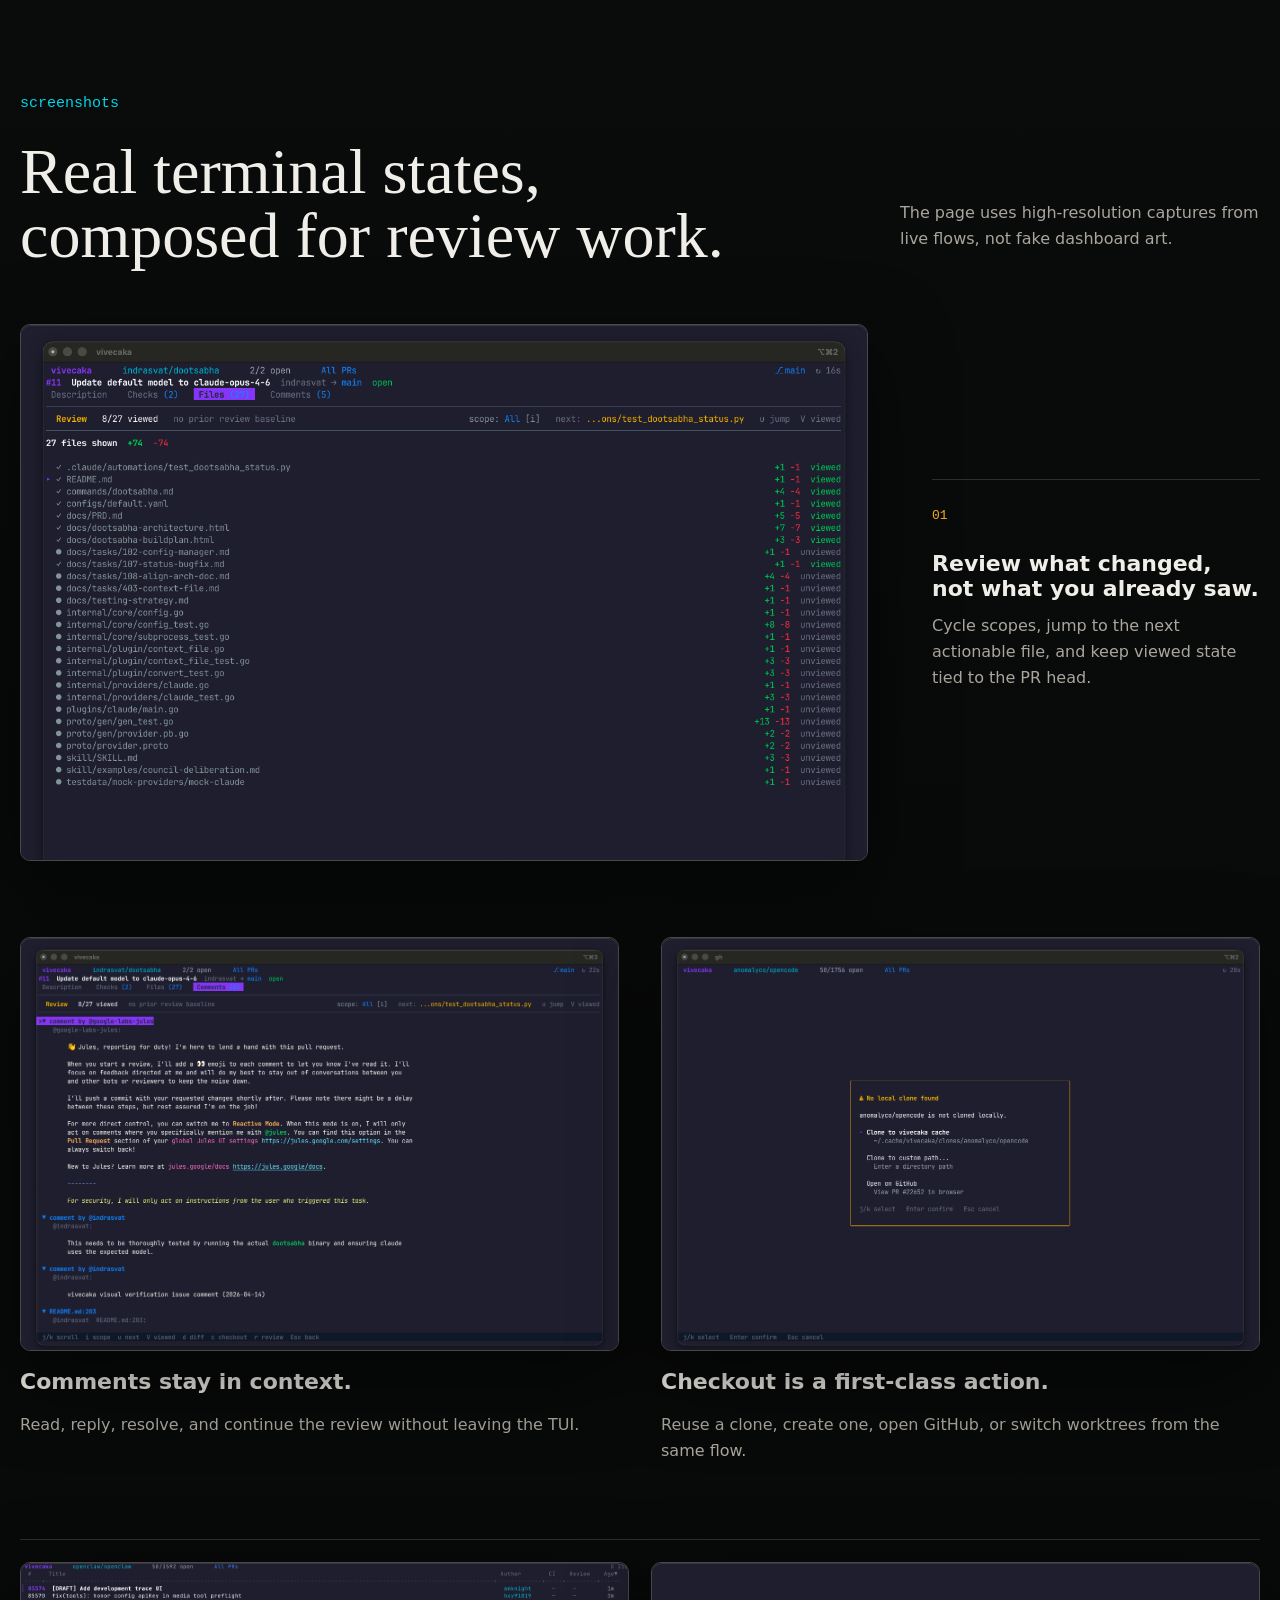
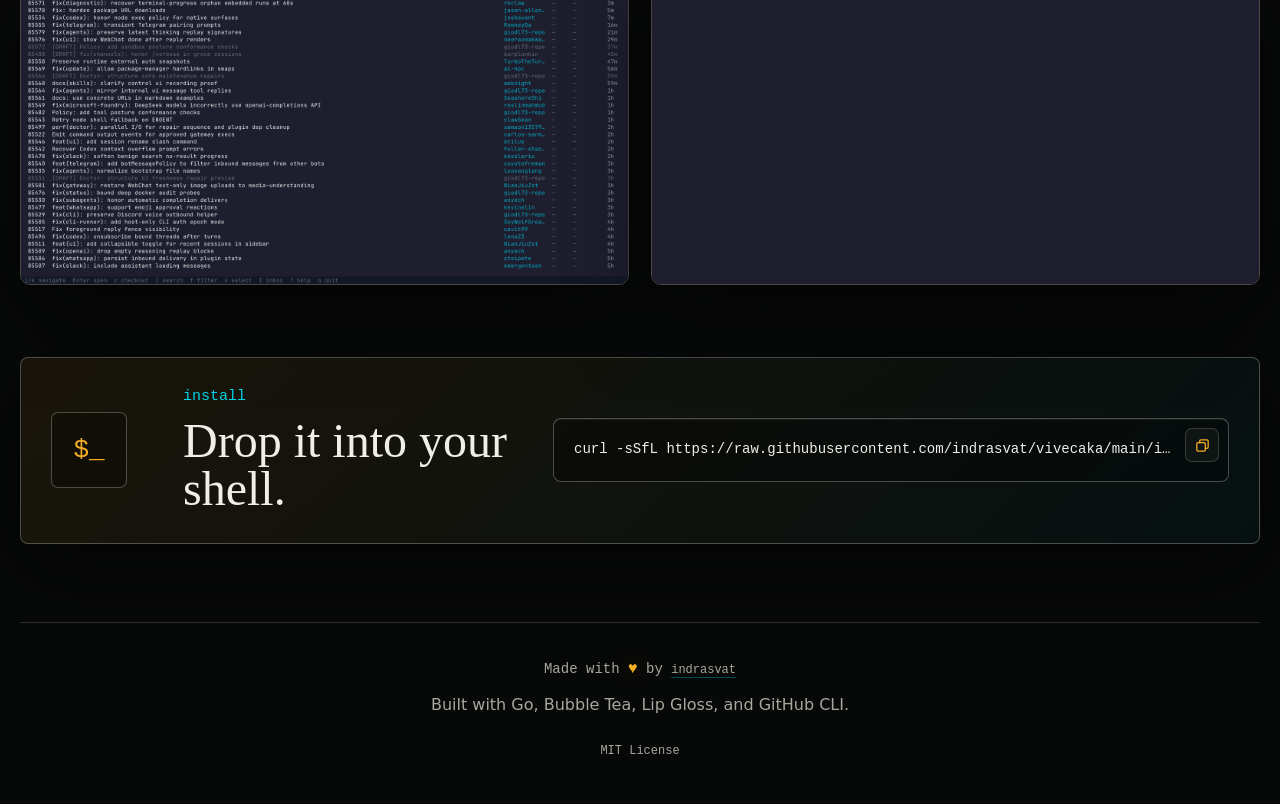
==== commit 4b290841: "fix(web): reduce hero brand repetition" ====
--- a/index.html
+++ b/index.html
@@ -23,7 +23,6 @@
     <header class="site-header" aria-label="Primary navigation">
       <a class="brand" href="#top" aria-label="vivecaka home">
         <span class="product-name">vivecaka</span>
-        <span class="brand-script">विवेचक</span>
       </a>
       <nav class="nav-links" aria-label="Page sections">
         <a href="#flow">Flow</a>
@@ -36,29 +35,13 @@
     <main id="top">
       <section class="hero" aria-labelledby="hero-title">
         <div class="hero-copy">
-          <div class="command-card hero-command">
-            <code>$ vivecaka --repo=openclaw/openclaw</code>
-            <button
-              class="copy-control"
-              type="button"
-              data-copy="vivecaka --repo=openclaw/openclaw"
-              aria-label="Copy launch command"
-              title="Copy command"
-            >
-              <svg aria-hidden="true" viewBox="0 0 24 24">
-                <path d="M8 8V5.6C8 4.7 8.7 4 9.6 4h8.8c.9 0 1.6.7 1.6 1.6v8.8c0 .9-.7 1.6-1.6 1.6H16" />
-                <path d="M4 9.6C4 8.7 4.7 8 5.6 8h8.8c.9 0 1.6.7 1.6 1.6v8.8c0 .9-.7 1.6-1.6 1.6H5.6C4.7 20 4 19.3 4 18.4V9.6Z" />
-              </svg>
-            </button>
-          </div>
           <h1 id="hero-title">Stay in the terminal. Review the whole PR</h1>
           <p class="hero-lede">
-            <span class="product-name">vivecaka</span> brings PR navigation, comments, review submission, diffs,
-            and checkout into a fast, keyboard-first TUI for agent-era development.
+            Navigate PRs, comment, submit reviews, inspect diffs, and checkout branches inside a
+            fast, keyboard-first TUI for agent-era development.
           </p>
           <p class="name-note">
             <span>विवेचक</span>
-            <span>vivecaka</span>
             <span>one who examines</span>
           </p>
           <div class="hero-actions" aria-label="Primary actions">
@@ -76,6 +59,21 @@
               View source
             </a>
           </div>
+          <div class="command-card hero-command">
+            <code>$ vivecaka --repo=openclaw/openclaw</code>
+            <button
+              class="copy-control"
+              type="button"
+              data-copy="vivecaka --repo=openclaw/openclaw"
+              aria-label="Copy launch command"
+              title="Copy command"
+            >
+              <svg aria-hidden="true" viewBox="0 0 24 24">
+                <path d="M8 8V5.6C8 4.7 8.7 4 9.6 4h8.8c.9 0 1.6.7 1.6 1.6v8.8c0 .9-.7 1.6-1.6 1.6H16" />
+                <path d="M4 9.6C4 8.7 4.7 8 5.6 8h8.8c.9 0 1.6.7 1.6 1.6v8.8c0 .9-.7 1.6-1.6 1.6H5.6C4.7 20 4 19.3 4 18.4V9.6Z" />
+              </svg>
+            </button>
+          </div>
           <div class="repo-strip" aria-label="Example repositories">
             <strong>terminal-native</strong>
             <span>queue -> comments -> review -> checkout</span>
--- a/styles.css
+++ b/styles.css
@@ -108,13 +108,6 @@
   filter: drop-shadow(0 8px 20px rgba(139, 77, 255, 0.28));
 }
 
-.brand-script {
-  color: var(--saffron);
-  font-family: var(--sans);
-  font-size: 0.58em;
-  font-weight: 500;
-}
-
 .product-name {
   color: var(--cyan);
   font-family: var(--mono);
@@ -204,7 +197,7 @@
 .hero-command {
   width: fit-content;
   max-width: 100%;
-  margin-bottom: 28px;
+  margin-bottom: 22px;
   border-color: rgba(0, 213, 232, 0.28);
   color: var(--cyan);
   background: rgba(0, 213, 232, 0.035);
@@ -318,8 +311,8 @@
 }
 
 .name-note span:nth-child(2) {
-  color: var(--cyan);
-  font-weight: 700;
+  color: var(--dim);
+  font-weight: 500;
 }
 
 .name-note span + span::before {
@@ -332,7 +325,7 @@
   display: flex;
   flex-wrap: wrap;
   gap: 14px;
-  margin-bottom: 28px;
+  margin-bottom: 18px;
 }
 
 .button {
@@ -741,6 +734,14 @@
     font-size: 17px;
   }
 
+  .name-note {
+    margin-bottom: 28px;
+  }
+
+  .hero-actions {
+    margin-bottom: 16px;
+  }
+
   .hero-stage {
     min-height: 0;
     overflow: hidden;
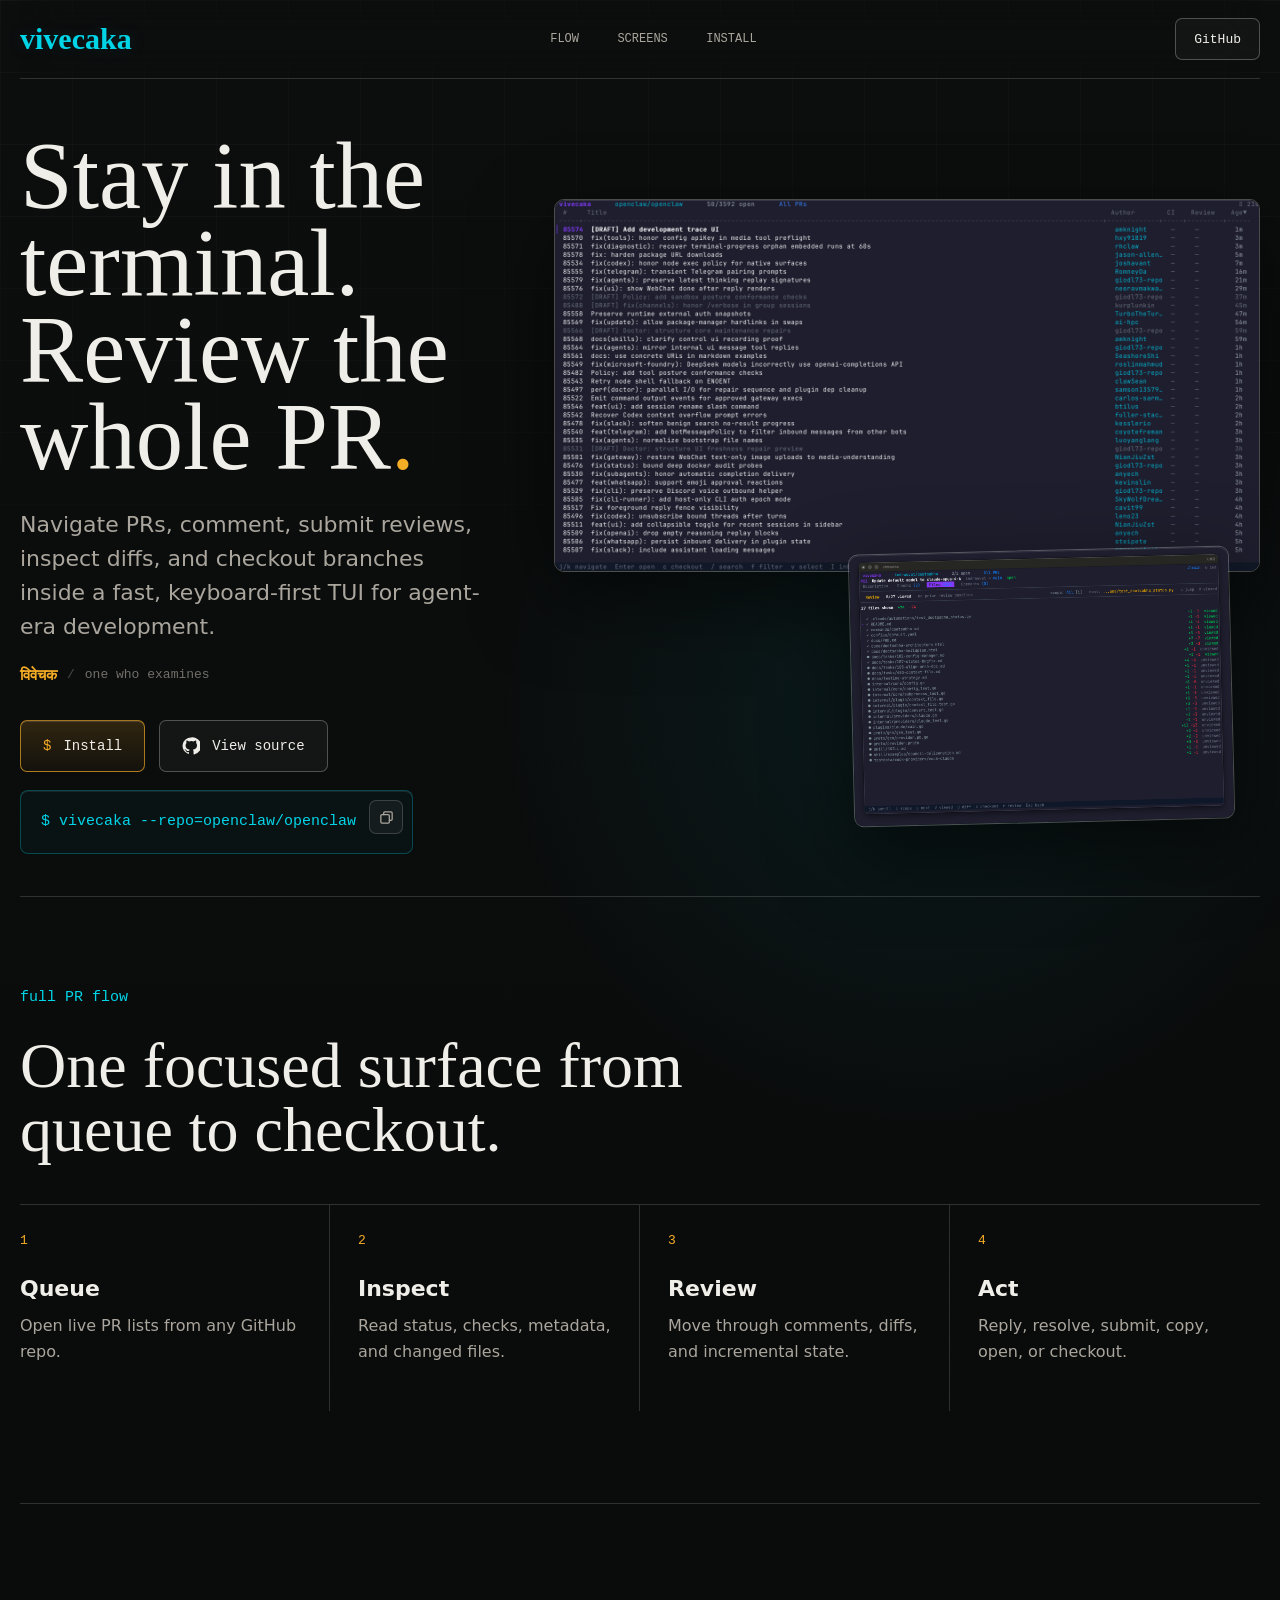
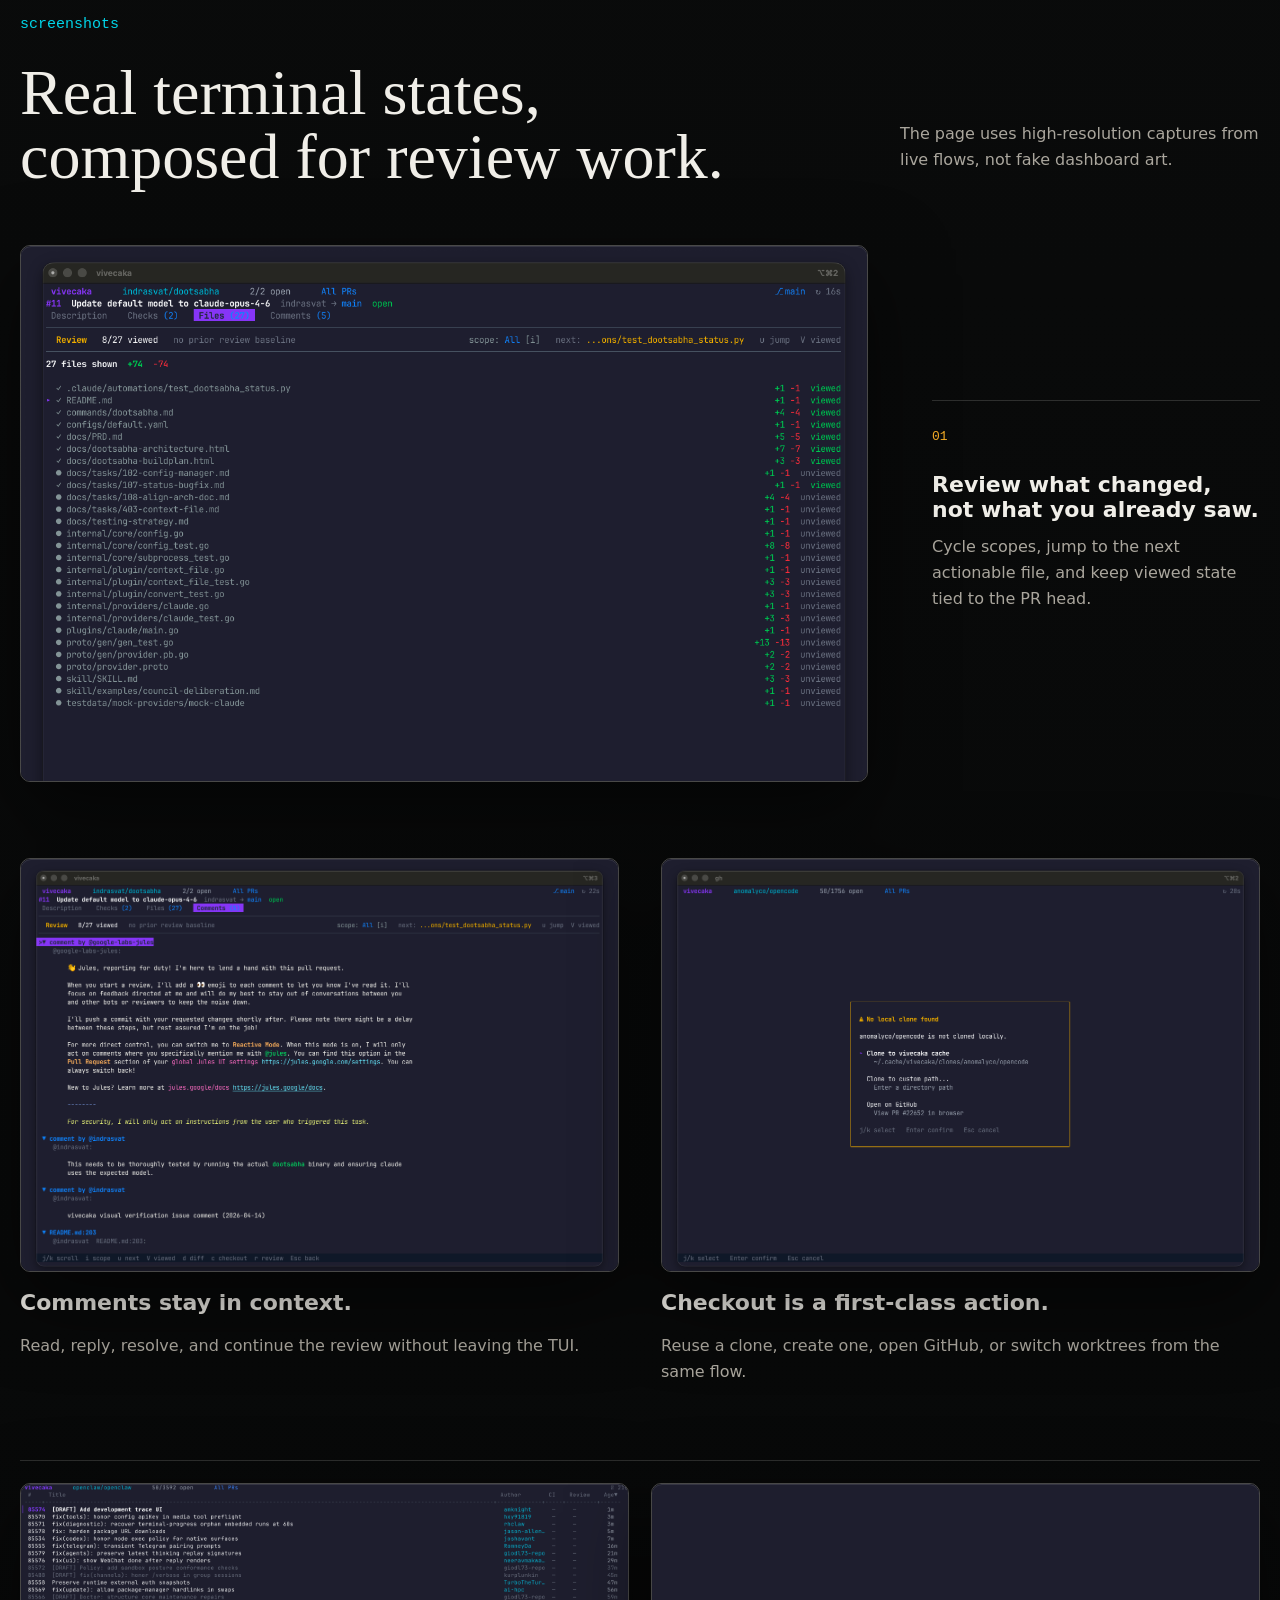
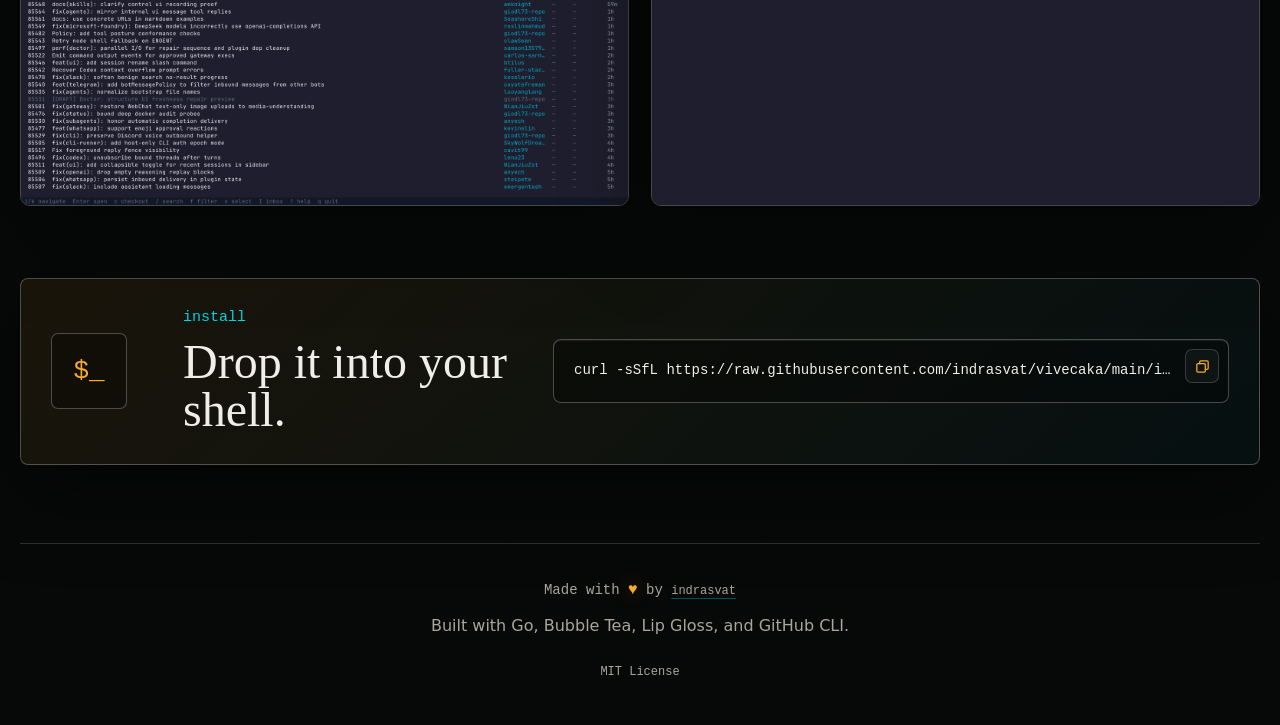
==== commit a6c9b989: "fix(web): refine mobile hero composition" ====
--- a/index.html
+++ b/index.html
@@ -74,16 +74,6 @@
               </svg>
             </button>
           </div>
-          <div class="repo-strip" aria-label="Example repositories">
-            <strong>terminal-native</strong>
-            <span>queue -> comments -> review -> checkout</span>
-          </div>
-          <div class="repo-strip repo-examples" aria-label="Example repositories">
-            <span>try it on</span>
-            <code>openclaw/openclaw</code>
-            <code>cli/cli</code>
-            <code>vercel/next.js</code>
-          </div>
         </div>
 
         <div class="hero-stage" aria-label="vivecaka terminal preview">
--- a/styles.css
+++ b/styles.css
@@ -197,7 +197,7 @@
 .hero-command {
   width: fit-content;
   max-width: 100%;
-  margin-bottom: 22px;
+  margin-bottom: 0;
   border-color: rgba(0, 213, 232, 0.28);
   color: var(--cyan);
   background: rgba(0, 213, 232, 0.035);
@@ -365,34 +365,6 @@
   color: var(--saffron);
 }
 
-.repo-strip {
-  display: flex;
-  flex-wrap: wrap;
-  align-items: center;
-  gap: 10px;
-  color: var(--dim);
-  font-family: var(--mono);
-  font-size: 13px;
-}
-
-.repo-strip + .repo-strip {
-  margin-top: 12px;
-}
-
-.repo-strip strong {
-  color: var(--saffron);
-  font-weight: 600;
-}
-
-.repo-strip code {
-  padding: 7px 10px;
-  border: 1px solid var(--line);
-  border-radius: 6px;
-  color: var(--muted);
-  background: rgba(255, 255, 255, 0.03);
-  font-size: 12px;
-}
-
 .hero-stage {
   position: relative;
   min-height: 590px;
@@ -743,9 +715,15 @@
   }
 
   .hero-stage {
+    margin-top: 22px;
     min-height: 0;
-    overflow: hidden;
+    overflow: visible;
     padding-bottom: 6px;
+  }
+
+  .hero-terminal {
+    width: 100%;
+    margin-inline: auto;
   }
 
   .floating-shot {
@@ -758,7 +736,7 @@
   }
 
   .hero-terminal img {
-    aspect-ratio: 3.2 / 1;
+    aspect-ratio: 1.1 / 1;
     object-fit: cover;
     object-position: left top;
   }
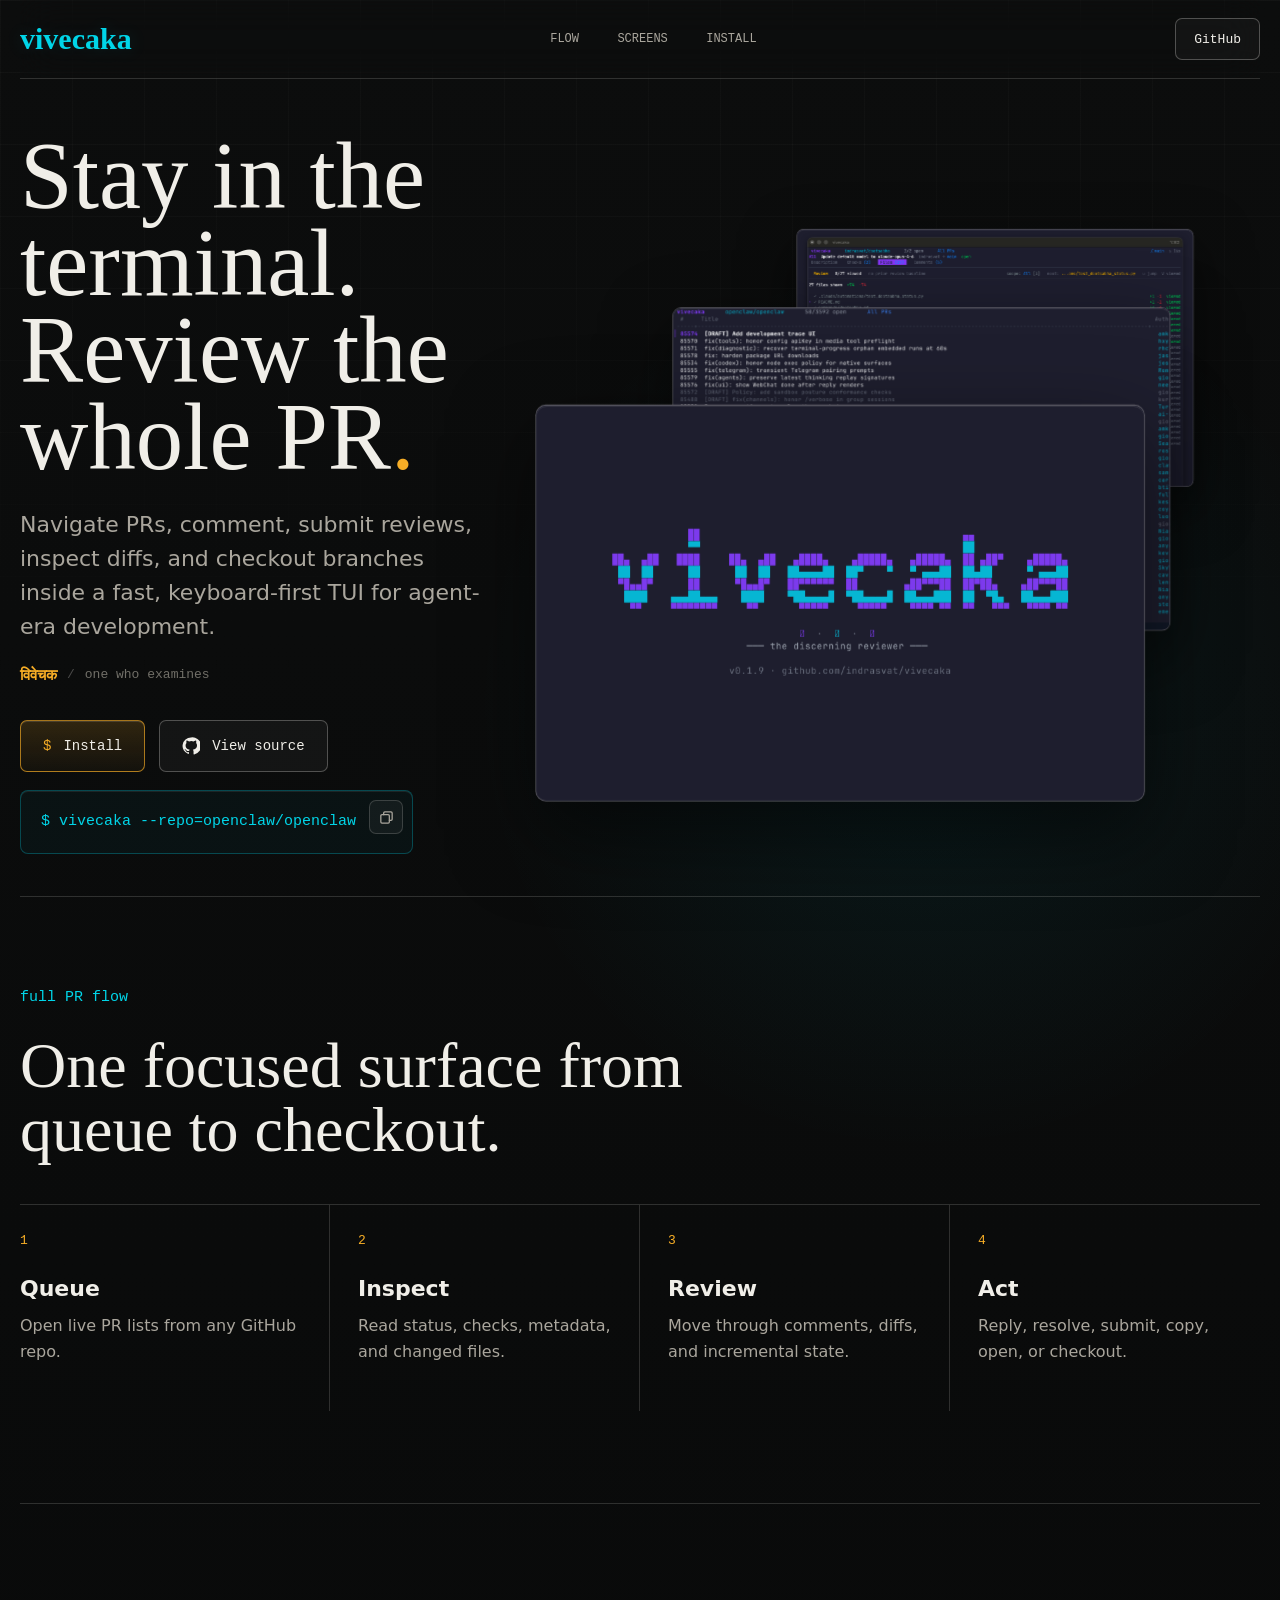
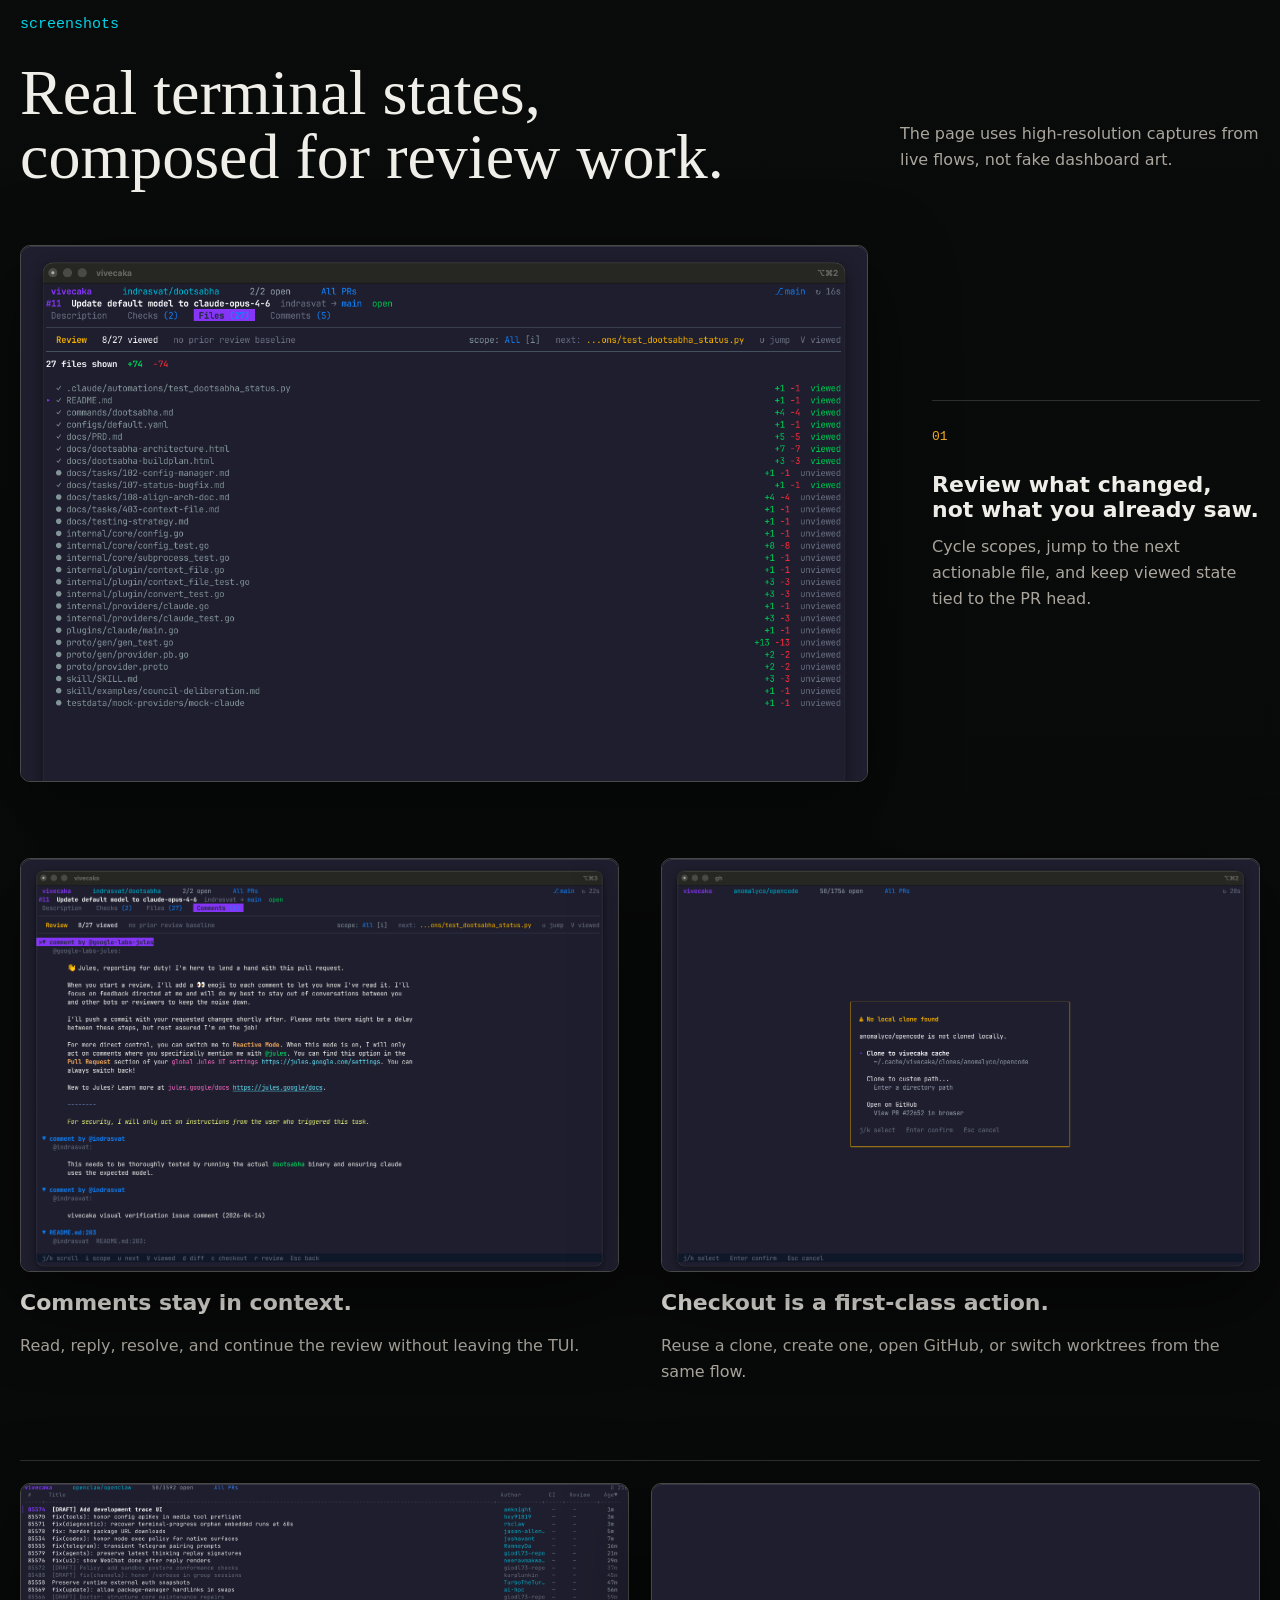
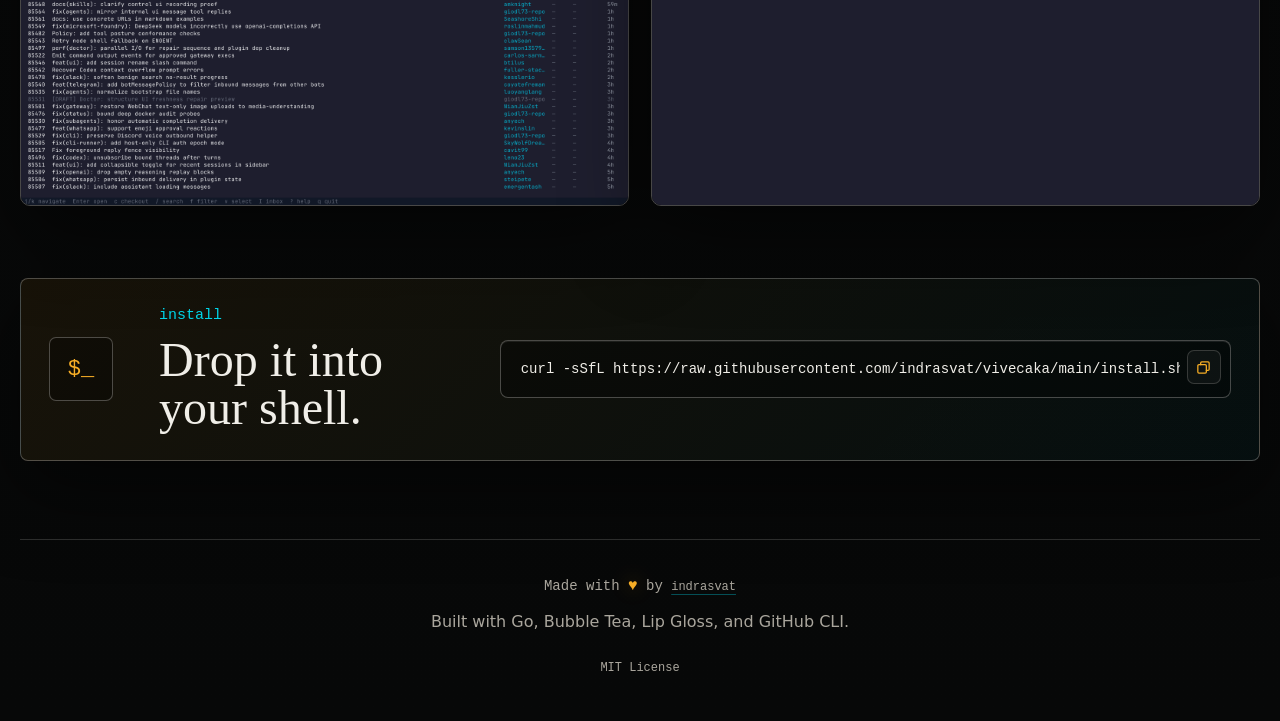
==== commit 5dca4fb3: "fix(web): polish hero and install sections" ====
--- a/index.html
+++ b/index.html
@@ -77,7 +77,17 @@
         </div>
 
         <div class="hero-stage" aria-label="vivecaka terminal preview">
-          <figure class="terminal-frame hero-terminal">
+          <figure class="terminal-frame hero-card hero-card-banner">
+            <img
+              src="assets/site/startup-banner.png"
+              alt="vivecaka startup banner in a terminal"
+              width="936"
+              height="608"
+              decoding="async"
+              fetchpriority="high"
+            />
+          </figure>
+          <figure class="terminal-frame hero-card hero-card-queue">
             <img
               src="assets/site/openclaw-queue.png"
               alt="vivecaka showing the openclaw/openclaw pull request queue in a terminal"
@@ -87,7 +97,7 @@
               fetchpriority="high"
             />
           </figure>
-          <figure class="terminal-frame floating-shot">
+          <figure class="terminal-frame hero-card hero-card-review">
             <img
               src="assets/site/files-review.png"
               alt="vivecaka files view showing incremental review state and viewed files"
--- a/styles.css
+++ b/styles.css
@@ -365,11 +365,6 @@
   color: var(--saffron);
 }
 
-.hero-stage {
-  position: relative;
-  min-height: 590px;
-}
-
 .terminal-frame {
   position: relative;
   margin: 0;
@@ -395,22 +390,57 @@
   background: #1e1e2e;
 }
 
-.hero-terminal {
-  width: min(100%, 980px);
-  margin-left: auto;
-}
-
-.floating-shot {
+.hero-stage {
+  position: relative;
+  --hero-card-width: min(82%, 820px);
+  min-height: 620px;
+  perspective: 1800px;
+}
+
+.hero-card {
   position: absolute;
-  right: 4%;
-  bottom: -34px;
-  width: min(54%, 520px);
-  transform: rotate(-1.4deg);
-}
-
-.floating-shot img {
-  aspect-ratio: 1.4 / 1;
+  transform-origin: 50% 50%;
+  background: #1e1e2e;
+  width: var(--hero-card-width);
+}
+
+.hero-card img {
+  aspect-ratio: 1.54 / 1;
   object-fit: cover;
+  object-position: left top;
+}
+
+.hero-card-banner {
+  z-index: 4;
+  left: 0;
+  bottom: 18px;
+  transform: translate3d(0, 0, 90px) scale(1);
+}
+
+.hero-card-banner img {
+  aspect-ratio: 1.54 / 1;
+  object-position: center center;
+}
+
+.hero-card-queue {
+  z-index: 3;
+  left: 11%;
+  bottom: 146px;
+  transform: translate3d(0, 0, 0) scale(0.86);
+}
+
+.hero-card-queue img {
+  object-position: left top;
+}
+
+.hero-card-review {
+  z-index: 2;
+  left: 22%;
+  bottom: 264px;
+  transform: translate3d(0, 0, -90px) scale(0.72);
+}
+
+.hero-card-review img {
   object-position: left top;
 }
 
@@ -549,27 +579,29 @@
 
 .install-section {
   display: grid;
-  grid-template-columns: 100px minmax(220px, 0.7fr) minmax(320px, 1.4fr);
-  gap: 32px;
+  grid-template-columns: 82px minmax(220px, 0.62fr) minmax(360px, 1.45fr);
+  gap: 28px;
   align-items: center;
   margin-bottom: 78px;
-  padding: 30px;
+  padding: 28px;
   border: 1px solid var(--line-strong);
   border-radius: 8px;
-  background: linear-gradient(135deg, rgba(246, 173, 38, 0.08), rgba(0, 213, 232, 0.045));
+  background:
+    linear-gradient(135deg, rgba(246, 173, 38, 0.075), rgba(0, 213, 232, 0.04)),
+    rgba(0, 0, 0, 0.18);
   box-shadow: var(--shadow);
 }
 
 .install-mark {
   display: grid;
   place-items: center;
-  width: 76px;
-  height: 76px;
+  width: 64px;
+  height: 64px;
   border: 1px solid var(--line-strong);
   border-radius: 7px;
   color: var(--saffron);
   font-family: var(--mono);
-  font-size: 26px;
+  font-size: 22px;
   background: rgba(0, 0, 0, 0.28);
 }
 
@@ -583,11 +615,51 @@
 }
 
 .install-command {
+  display: grid;
+  grid-template-columns: minmax(0, 1fr) 42px;
+  gap: 8px;
+  align-items: start;
   width: 100%;
-  min-height: 64px;
+  min-height: 0;
+}
+
+.install-command code {
+  grid-column: 1;
+  overflow-x: auto;
+  width: auto;
+  margin-right: 0;
+  padding: 18px 20px;
+  color: var(--ink);
+  text-overflow: clip;
+  white-space: nowrap;
+  scrollbar-color: transparent transparent;
+  scrollbar-width: thin;
+}
+
+.install-command code::-webkit-scrollbar {
+  height: 6px;
+}
+
+.install-command code::-webkit-scrollbar-thumb {
+  border-radius: 999px;
+  background: transparent;
+}
+
+.install-command code:hover,
+.install-command code:focus {
+  scrollbar-color: rgba(246, 173, 38, 0.55) transparent;
+}
+
+.install-command code:hover::-webkit-scrollbar-thumb,
+.install-command code:focus::-webkit-scrollbar-thumb {
+  background: rgba(246, 173, 38, 0.55);
 }
 
 .install-command .copy-control {
+  position: static;
+  grid-column: 2;
+  margin: 9px 9px 0 0;
+  justify-self: end;
   color: var(--saffron);
 }
 
@@ -678,6 +750,8 @@
 
   .site-header {
     position: static;
+    flex-wrap: wrap;
+    gap: 12px;
   }
 
   .brand {
@@ -685,7 +759,13 @@
   }
 
   .nav-links {
-    display: none;
+    order: 3;
+    display: flex;
+    justify-content: space-between;
+    width: 100%;
+    gap: 10px;
+    padding-top: 2px;
+    font-size: 11px;
   }
 
   .nav-action {
@@ -715,34 +795,51 @@
   }
 
   .hero-stage {
-    margin-top: 22px;
-    min-height: 0;
-    overflow: visible;
-    padding-bottom: 6px;
-  }
-
-  .hero-terminal {
+    margin-top: 14px;
+    display: block;
+    min-height: 470px;
+    perspective: 1200px;
+    padding-bottom: 0;
+  }
+
+  .hero-card {
+    position: absolute;
     width: 100%;
     margin-inline: auto;
   }
 
-  .floating-shot {
-    position: relative;
-    right: auto;
-    bottom: auto;
-    width: 88%;
-    margin: -14px 0 0 auto;
-    transform: rotate(-1deg);
-  }
-
-  .hero-terminal img {
-    aspect-ratio: 1.1 / 1;
+  .hero-card-banner {
+    left: -2%;
+    bottom: 4px;
+    transform: translate3d(0, 0, 70px) scale(1);
+  }
+
+  .hero-card-queue {
+    left: 12%;
+    bottom: 150px;
+    transform: translate3d(0, 0, 0) scale(0.76);
+  }
+
+  .hero-card-review {
+    left: 24%;
+    bottom: 260px;
+    transform: translate3d(0, 0, -70px) scale(0.58);
+  }
+
+  .hero-card-banner img {
+    aspect-ratio: 1.35 / 1;
+    object-fit: cover;
+    object-position: center center;
+  }
+
+  .hero-card-queue img {
+    aspect-ratio: 1.35 / 1;
     object-fit: cover;
     object-position: left top;
   }
 
-  .floating-shot {
-    display: none;
+  .hero-card-review img {
+    aspect-ratio: 1.35 / 1;
   }
 
   .showcase {
@@ -785,12 +882,47 @@
   }
 
   .install-section {
-    padding: 22px;
+    grid-template-columns: 54px minmax(0, 1fr);
+    gap: 16px 14px;
+    padding: 18px;
+  }
+
+  .install-mark {
+    width: 48px;
+    height: 48px;
+    font-size: 19px;
+  }
+
+  .install-section h2 {
+    font-size: clamp(30px, 10vw, 40px);
+    line-height: 0.98;
+  }
+
+  .install-section .section-kicker {
+    margin-bottom: 8px;
+  }
+
+  .install-command {
+    grid-column: 1 / -1;
+  }
+
+  .install-command code {
+    margin-right: 0;
+    padding: 16px;
+    font-size: 12.5px;
+    line-height: 1.65;
+    white-space: nowrap;
   }
 
   .command-card code {
     white-space: normal;
     overflow-wrap: anywhere;
+  }
+
+  .install-command code {
+    overflow-x: auto;
+    overflow-wrap: normal;
+    white-space: nowrap;
   }
 
   .hero-command code {
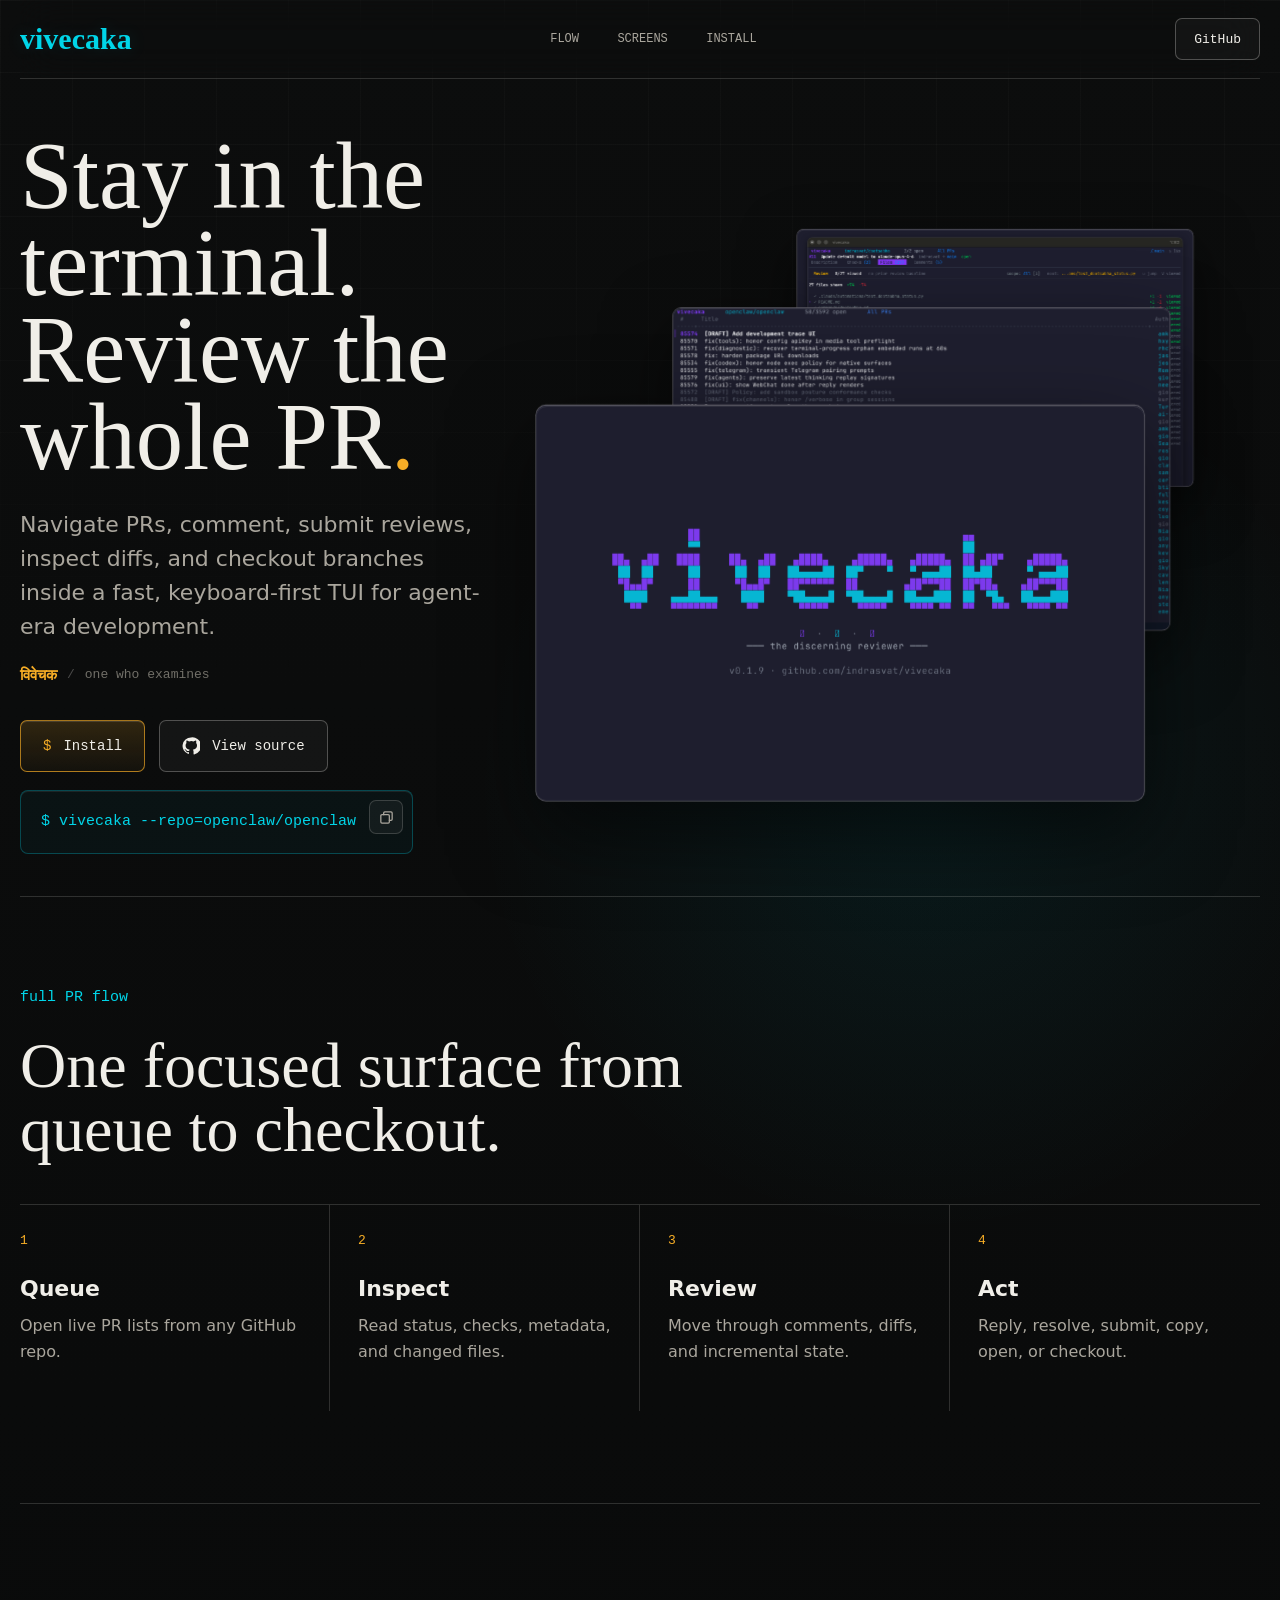
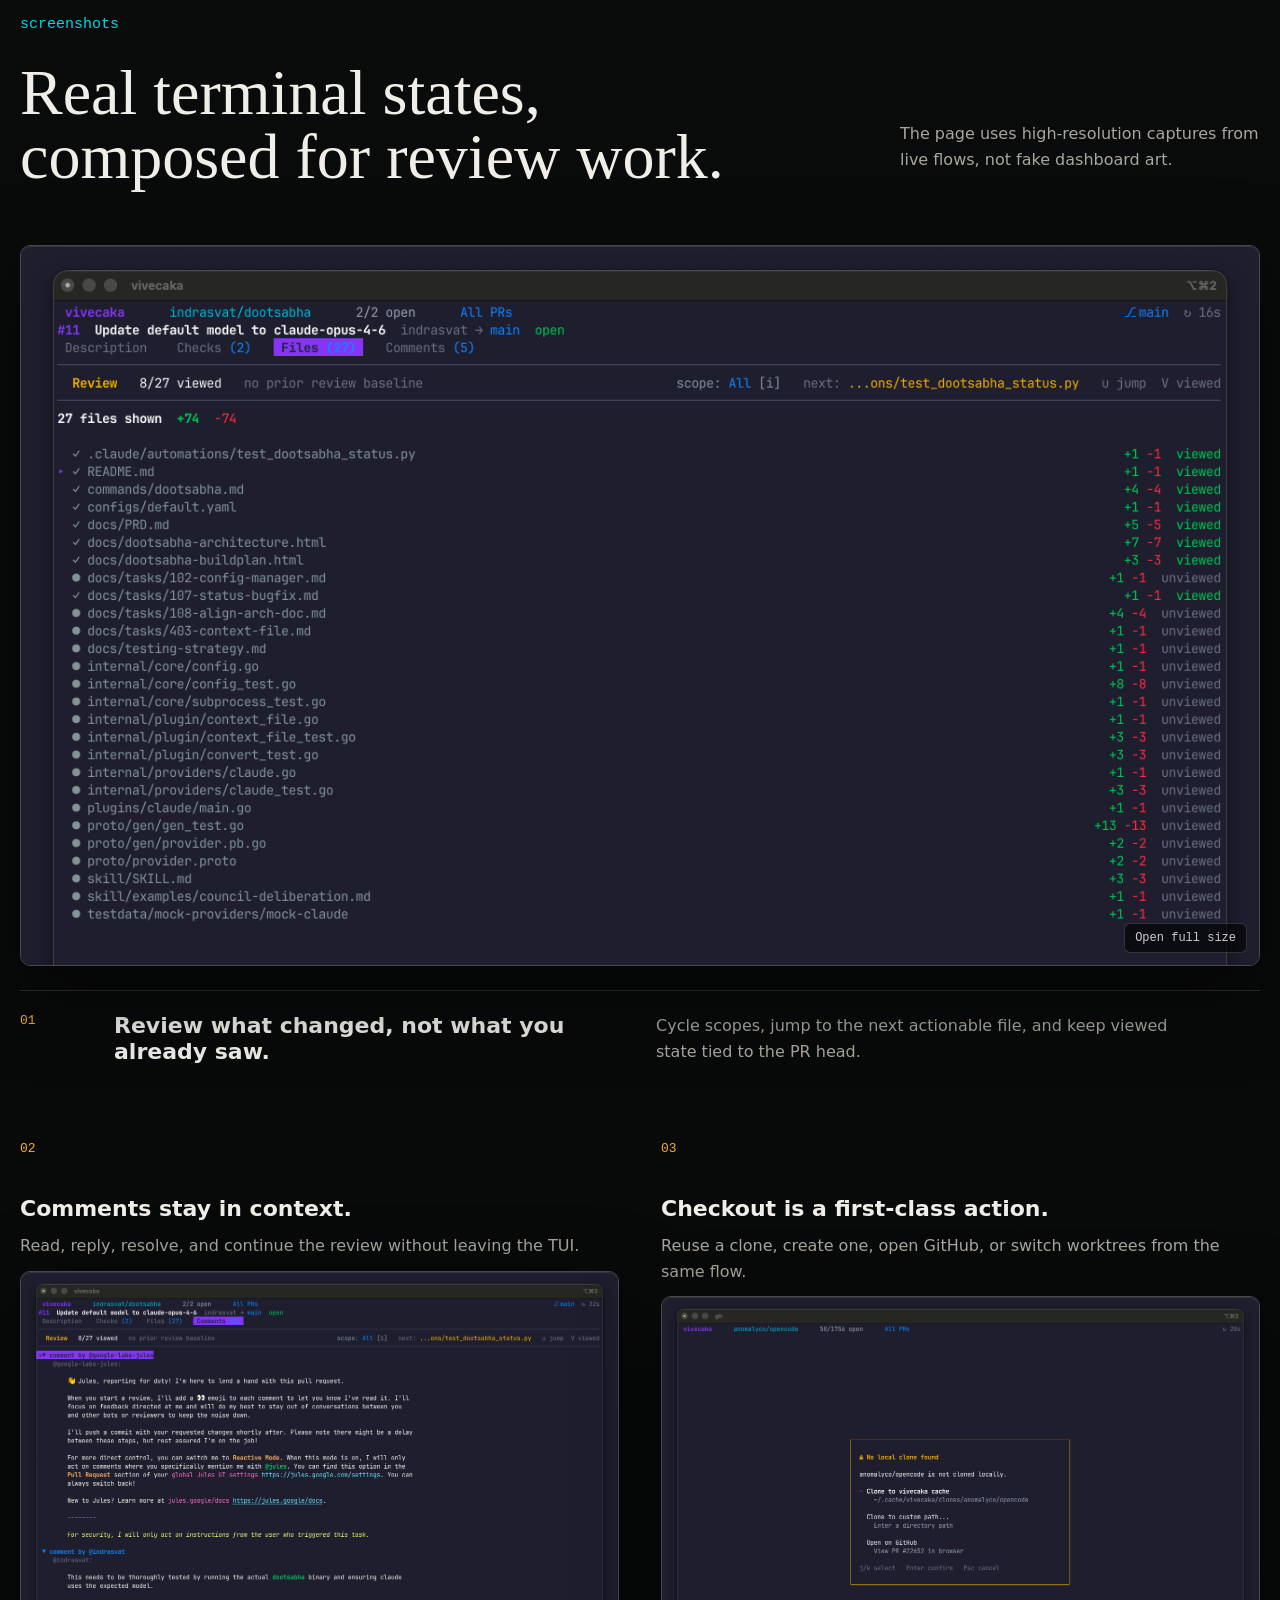
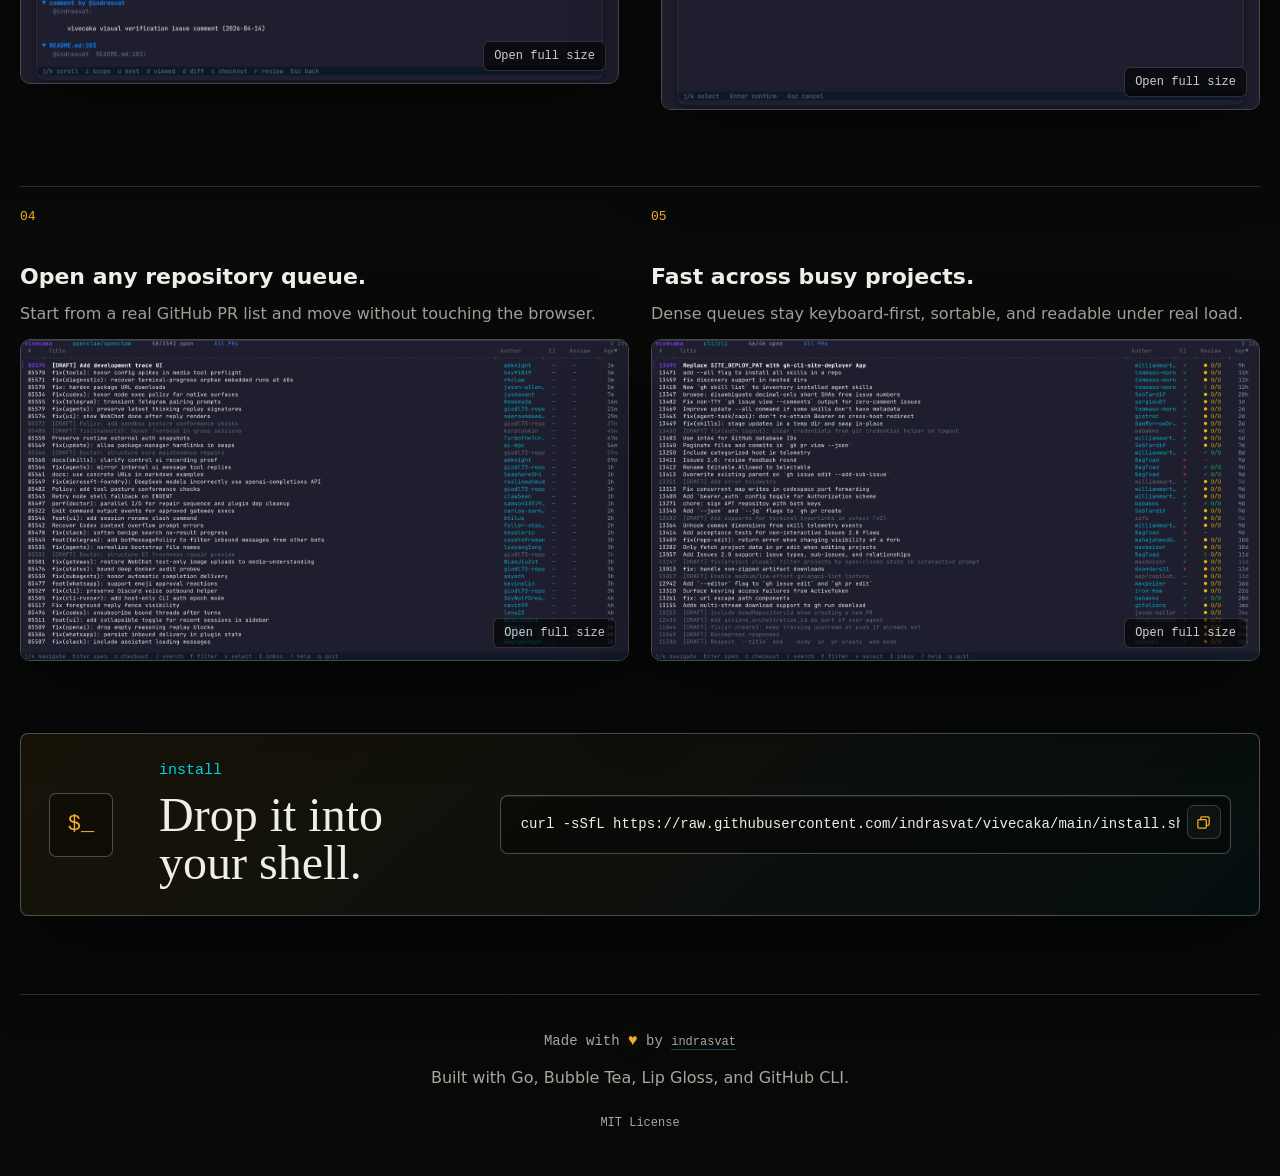
==== commit 8462e779: "fix(web): improve screenshot showcase" ====
--- a/index.html
+++ b/index.html
@@ -149,14 +149,17 @@
 
         <div class="feature-row feature-row-large">
           <figure class="terminal-frame">
-            <img
-              src="assets/site/files-review.png"
-              alt="Files tab with viewed and unviewed review state"
-              width="2656"
-              height="1896"
-              loading="lazy"
-              decoding="async"
-            />
+            <a class="screenshot-link" href="assets/site/files-review.png" target="_blank" rel="noopener">
+              <img
+                src="assets/site/files-review.png"
+                alt="Files tab with viewed and unviewed review state"
+                width="2656"
+                height="1896"
+                loading="lazy"
+                decoding="async"
+              />
+              <span class="screenshot-expand">Open full size</span>
+            </a>
           </figure>
           <div class="feature-copy">
             <span class="feature-number">01</span>
@@ -169,56 +172,80 @@
 
         <div class="feature-pair">
           <article>
-            <figure class="terminal-frame">
-              <img
-                src="assets/site/comments-review.png"
-                alt="Comments tab with discussion threads inside vivecaka"
-                width="2656"
-                height="1896"
-                loading="lazy"
-                decoding="async"
-              />
-            </figure>
+            <span class="feature-number">02</span>
             <h3>Comments stay in context.</h3>
             <p>Read, reply, resolve, and continue the review without leaving the TUI.</p>
-          </article>
-          <article>
-            <figure class="terminal-frame">
-              <img
-                src="assets/site/smart-checkout.png"
-                alt="Smart checkout dialog in vivecaka"
-                width="2656"
-                height="1896"
-                loading="lazy"
-                decoding="async"
-              />
-            </figure>
+            <figure class="terminal-frame">
+              <a class="screenshot-link" href="assets/site/comments-review.png" target="_blank" rel="noopener">
+                <img
+                  src="assets/site/comments-review.png"
+                  alt="Comments tab with discussion threads inside vivecaka"
+                  width="2656"
+                  height="1896"
+                  loading="lazy"
+                  decoding="async"
+                />
+                <span class="screenshot-expand">Open full size</span>
+              </a>
+            </figure>
+          </article>
+          <article>
+            <span class="feature-number">03</span>
             <h3>Checkout is a first-class action.</h3>
             <p>Reuse a clone, create one, open GitHub, or switch worktrees from the same flow.</p>
+            <figure class="terminal-frame">
+              <a class="screenshot-link" href="assets/site/smart-checkout.png" target="_blank" rel="noopener">
+                <img
+                  src="assets/site/smart-checkout.png"
+                  alt="Smart checkout dialog in vivecaka"
+                  width="2656"
+                  height="1896"
+                  loading="lazy"
+                  decoding="async"
+                />
+                <span class="screenshot-expand">Open full size</span>
+              </a>
+            </figure>
           </article>
         </div>
 
         <div class="repo-wall" aria-label="Repository examples">
-          <figure class="terminal-frame">
-            <img
-              src="assets/site/openclaw-queue.png"
-              alt="Pull request queue for openclaw/openclaw"
-              width="1584"
-              height="836"
-              loading="lazy"
-              decoding="async"
-            />
-          </figure>
-          <figure class="terminal-frame">
-            <img
-              src="assets/site/cli-queue.png"
-              alt="Pull request queue for cli/cli"
-              width="1584"
-              height="836"
-              loading="lazy"
-              decoding="async"
-            />
-          </figure>
+          <article>
+            <span class="feature-number">04</span>
+            <h3>Open any repository queue.</h3>
+            <p>Start from a real GitHub PR list and move without touching the browser.</p>
+            <figure class="terminal-frame">
+              <a class="screenshot-link" href="assets/site/openclaw-queue.png" target="_blank" rel="noopener">
+                <img
+                  src="assets/site/openclaw-queue.png"
+                  alt="Pull request queue for openclaw/openclaw"
+                  width="1584"
+                  height="836"
+                  loading="lazy"
+                  decoding="async"
+                />
+                <span class="screenshot-expand">Open full size</span>
+              </a>
+            </figure>
+          </article>
+          <article>
+            <span class="feature-number">05</span>
+            <h3>Fast across busy projects.</h3>
+            <p>Dense queues stay keyboard-first, sortable, and readable under real load.</p>
+            <figure class="terminal-frame">
+              <a class="screenshot-link" href="assets/site/cli-queue.png" target="_blank" rel="noopener">
+                <img
+                  src="assets/site/cli-queue.png"
+                  alt="Pull request queue for cli/cli"
+                  width="1584"
+                  height="836"
+                  loading="lazy"
+                  decoding="async"
+                />
+                <span class="screenshot-expand">Open full size</span>
+              </a>
+            </figure>
+          </article>
         </div>
       </section>
 
--- a/styles.css
+++ b/styles.css
@@ -493,7 +493,8 @@
 
 .flow-grid h3,
 .feature-copy h3,
-.feature-pair h3 {
+.feature-pair h3,
+.repo-wall h3 {
   margin-bottom: 12px;
   color: var(--ink);
   font-size: 22px;
@@ -504,6 +505,7 @@
 .flow-grid p,
 .feature-copy p,
 .feature-pair p,
+.repo-wall p,
 .showcase-heading p,
 .site-footer p {
   color: var(--muted);
@@ -528,21 +530,33 @@
 
 .feature-row {
   display: grid;
-  grid-template-columns: minmax(0, 1.5fr) minmax(260px, 0.58fr);
-  gap: clamp(28px, 5vw, 72px);
-  align-items: center;
+  grid-template-columns: minmax(0, 1fr);
+  gap: 24px;
   margin-bottom: 76px;
 }
 
 .feature-row-large .terminal-frame img {
-  aspect-ratio: 1.58 / 1;
+  aspect-ratio: 1.72 / 1;
   object-fit: cover;
   object-position: left top;
 }
 
 .feature-copy {
+  display: grid;
+  grid-template-columns: 72px minmax(0, 520px) minmax(0, 1fr);
+  gap: 22px;
+  align-items: start;
   border-top: 1px solid var(--line);
-  padding-top: 28px;
+  padding-top: 22px;
+}
+
+.feature-copy h3,
+.feature-copy p {
+  margin-bottom: 0;
+}
+
+.feature-copy p {
+  max-width: 520px;
 }
 
 .feature-pair {
@@ -554,7 +568,7 @@
 
 .feature-pair article {
   display: grid;
-  gap: 18px;
+  gap: 12px;
   align-content: start;
 }
 
@@ -575,6 +589,45 @@
   gap: 22px;
   padding-top: 22px;
   border-top: 1px solid var(--line);
+}
+
+.repo-wall article {
+  display: grid;
+  gap: 12px;
+  align-content: start;
+}
+
+.repo-wall h3,
+.repo-wall p {
+  margin-bottom: 0;
+}
+
+.screenshot-link {
+  position: relative;
+  display: block;
+  color: inherit;
+}
+
+.screenshot-expand {
+  position: absolute;
+  right: 12px;
+  bottom: 12px;
+  padding: 7px 10px;
+  border: 1px solid rgba(240, 238, 232, 0.2);
+  border-radius: 6px;
+  color: var(--ink);
+  background: rgba(0, 0, 0, 0.72);
+  font-family: var(--mono);
+  font-size: 12px;
+  opacity: 0.84;
+  transform: none;
+  transition: opacity 160ms ease, transform 160ms ease, border-color 160ms ease;
+}
+
+.screenshot-link:hover .screenshot-expand,
+.screenshot-link:focus .screenshot-expand {
+  opacity: 1;
+  border-color: rgba(246, 173, 38, 0.55);
 }
 
 .install-section {
@@ -856,6 +909,22 @@
     grid-template-columns: 1fr;
   }
 
+  .feature-copy {
+    grid-template-columns: 1fr;
+    gap: 10px;
+  }
+
+  .feature-row-large .terminal-frame img,
+  .feature-pair .terminal-frame img,
+  .repo-wall .terminal-frame img {
+    aspect-ratio: 1.28 / 1;
+  }
+
+  .screenshot-expand {
+    opacity: 1;
+    transform: none;
+  }
+
   .flow-grid article,
   .flow-grid article + article {
     min-height: 0;
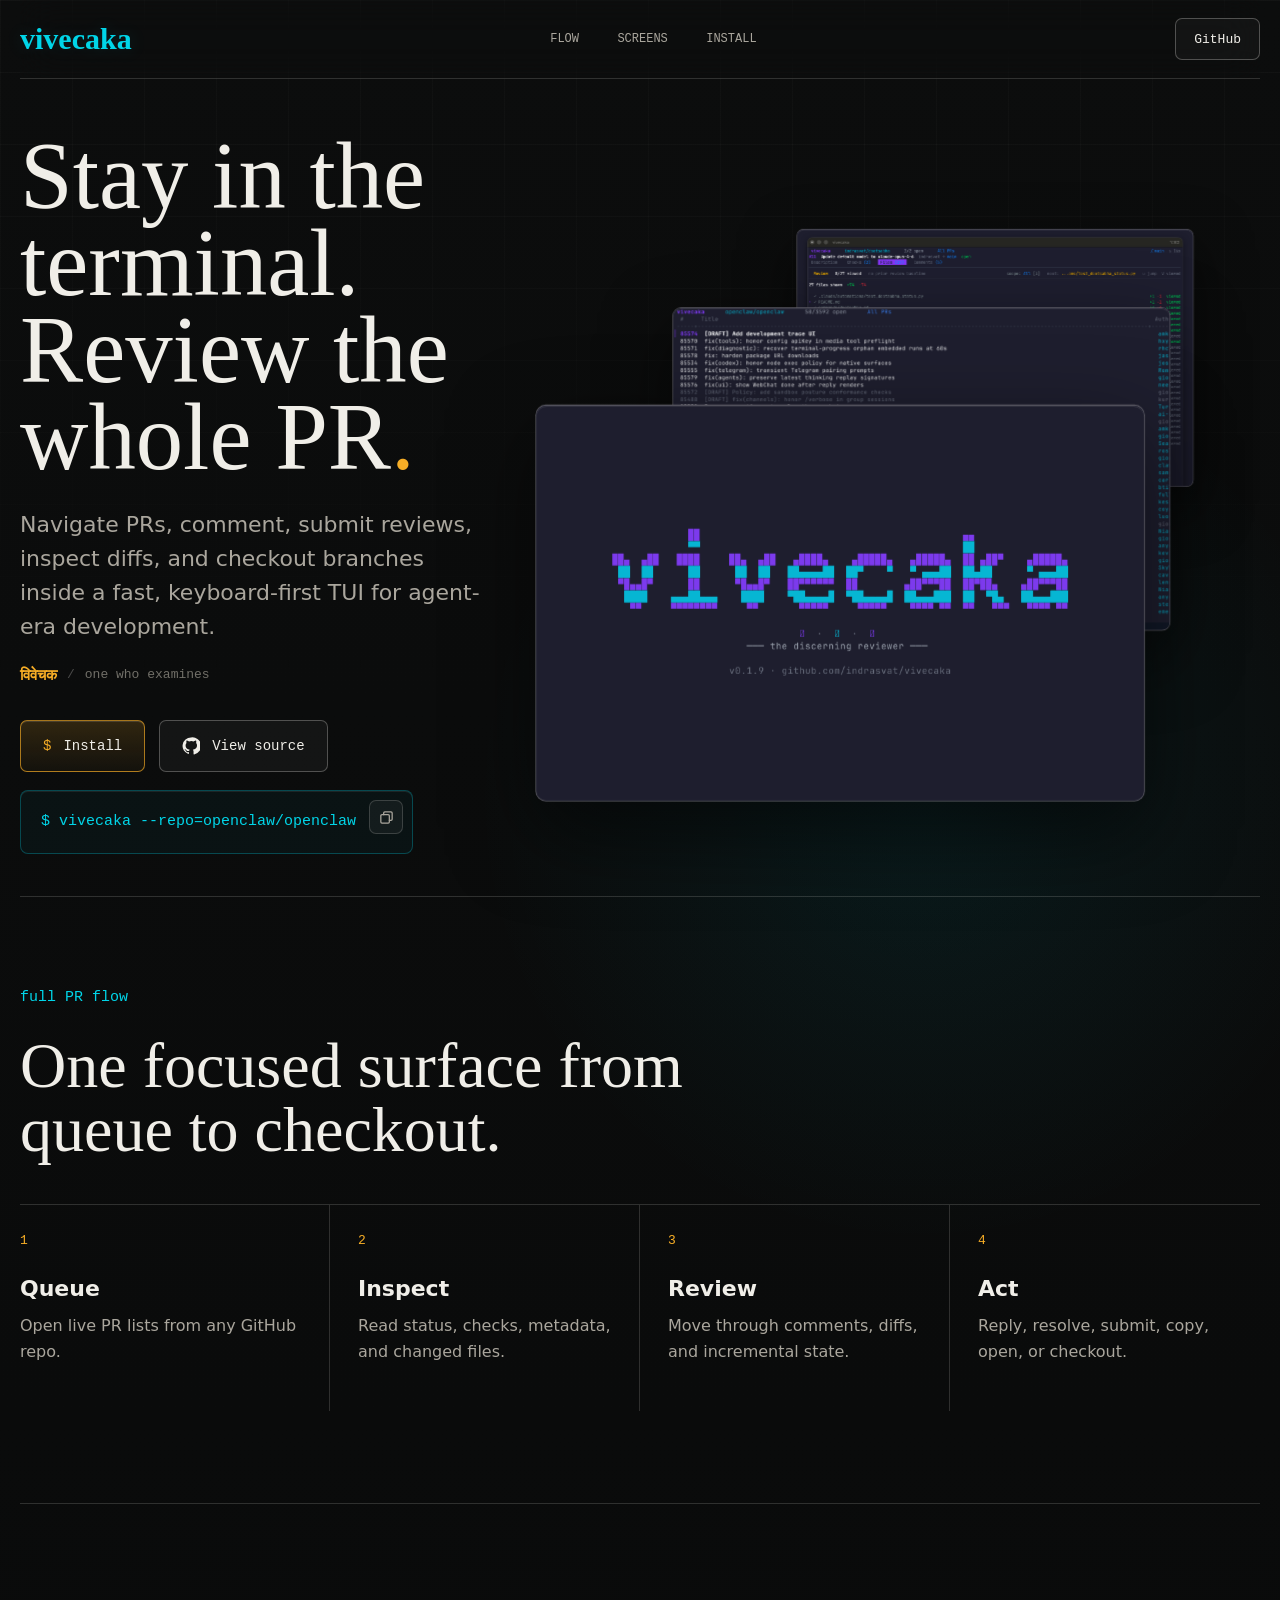
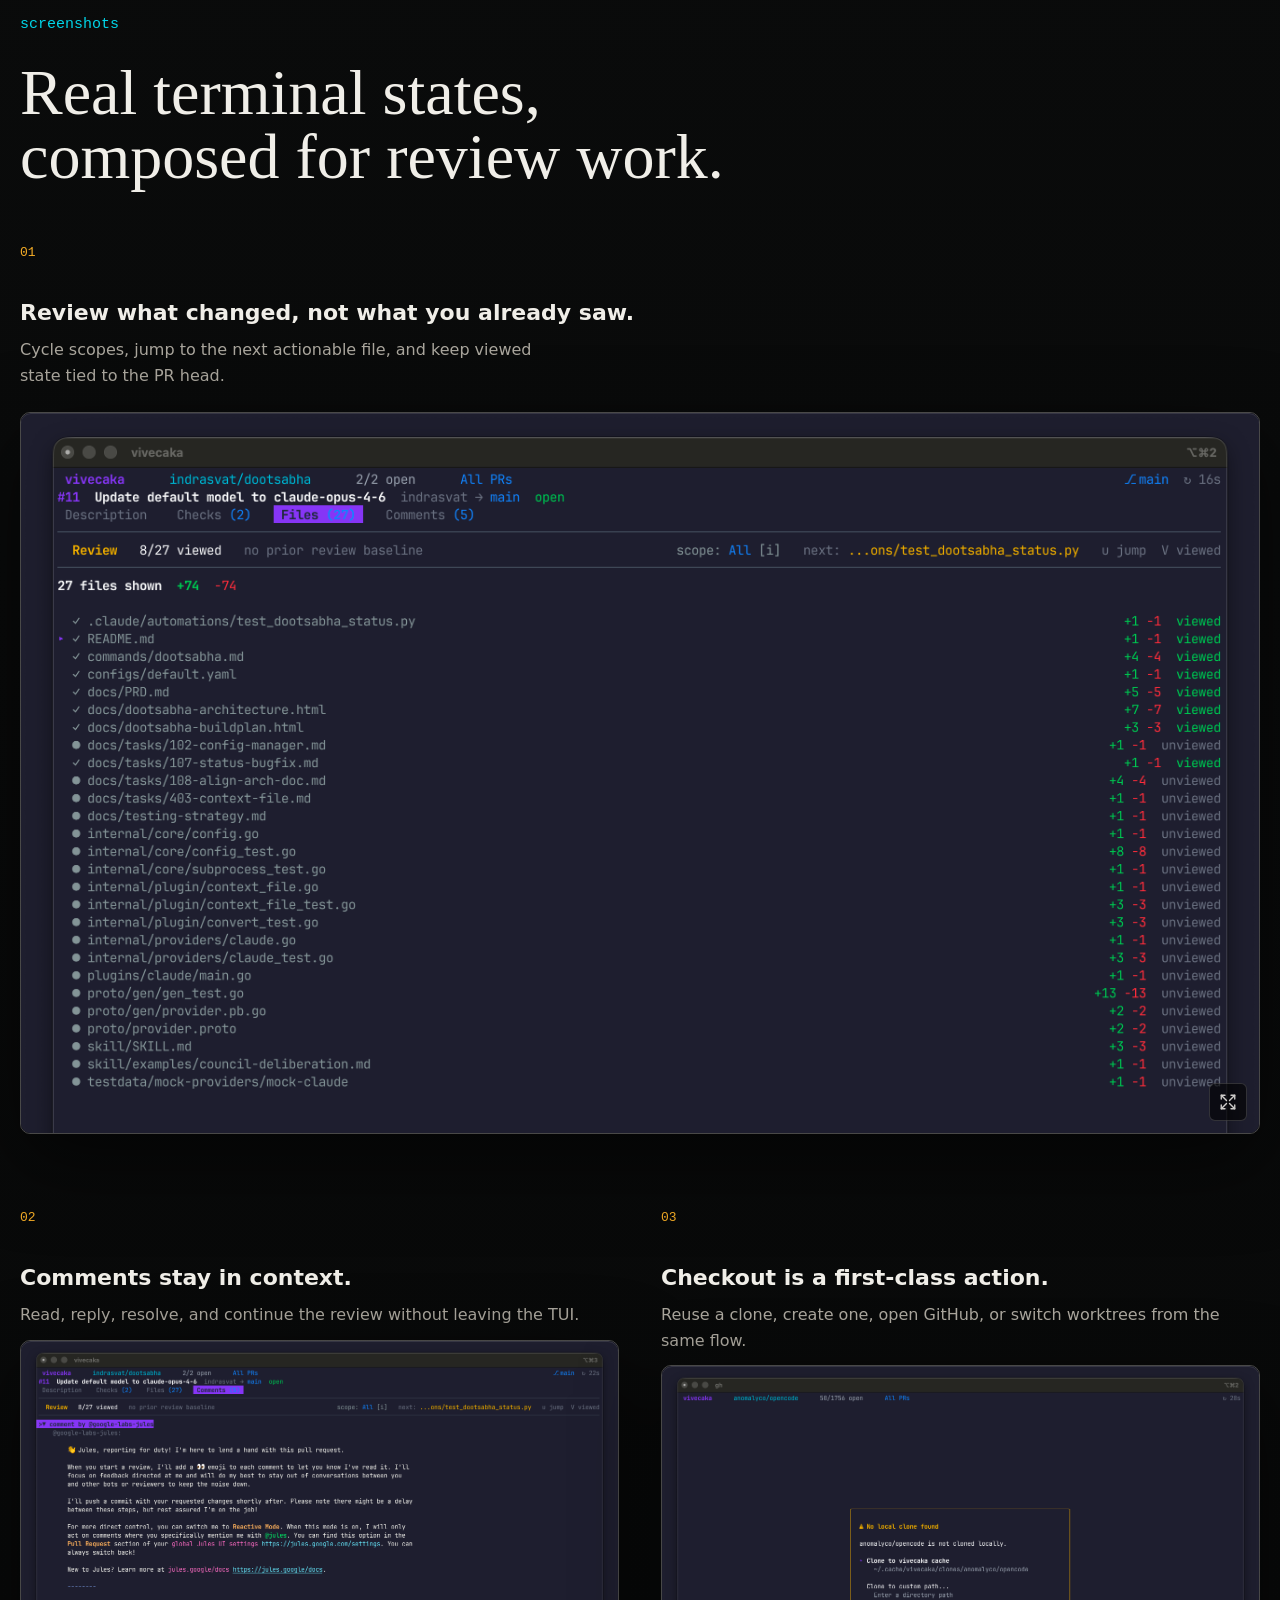
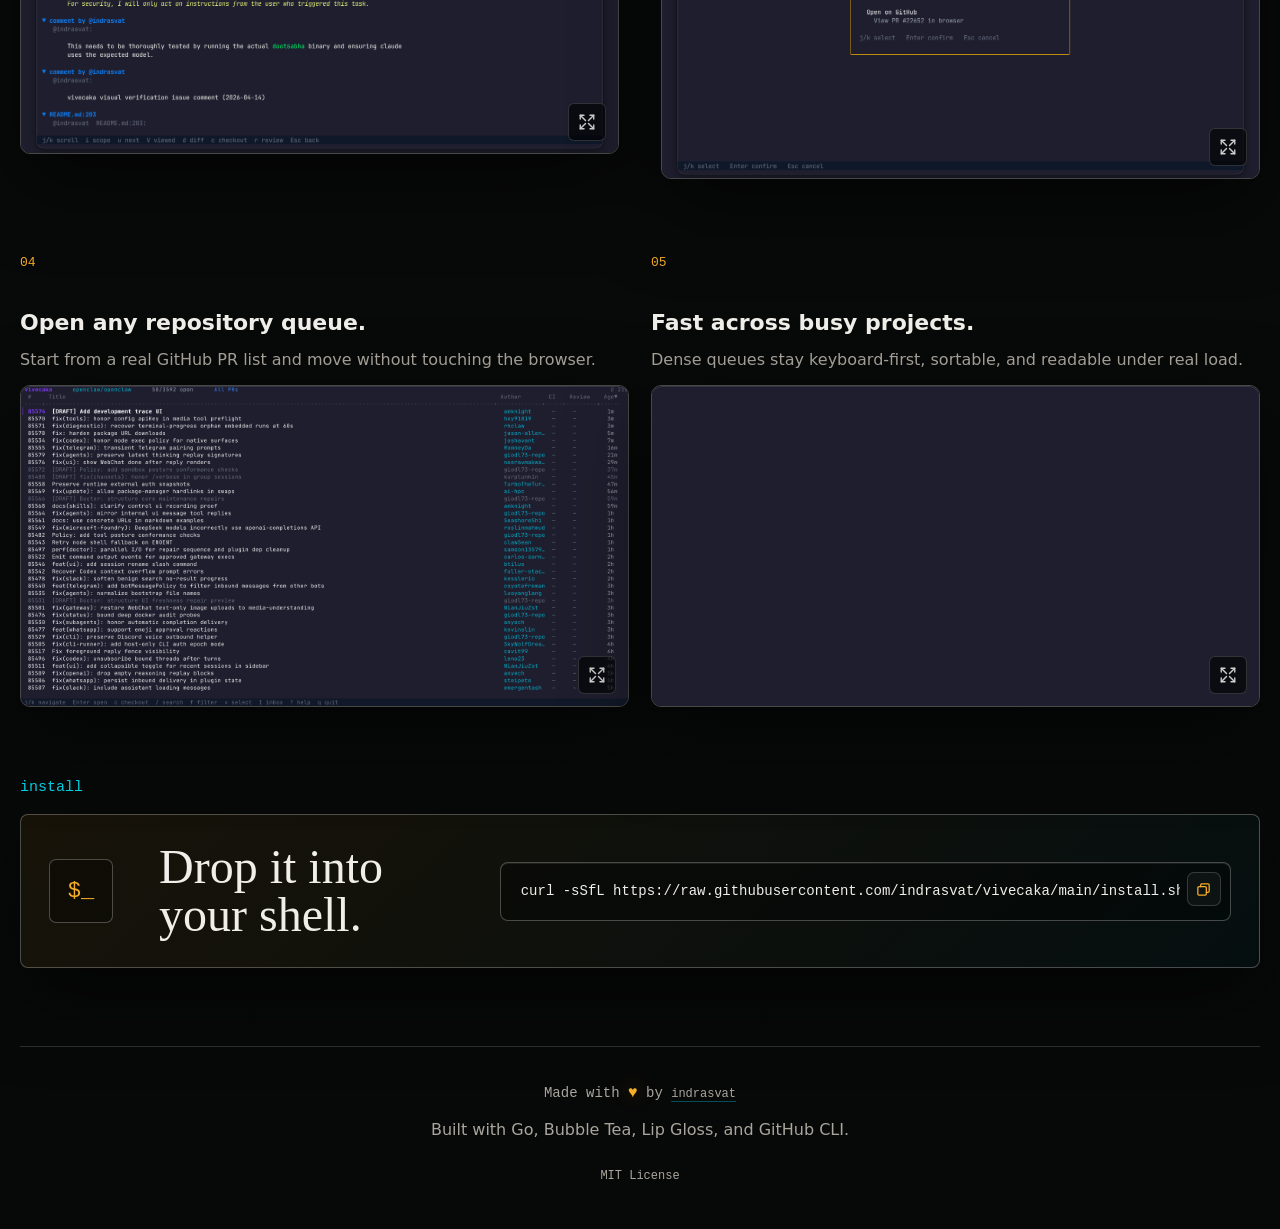
==== commit 3ecf2219: "fix(web): polish screenshot interactions" ====
--- a/index.html
+++ b/index.html
@@ -17,7 +17,7 @@
     <meta property="og:image" content="https://indrasvat.github.io/vivecaka/assets/site/files-review.png" />
     <title>vivecaka - terminal-native PR review</title>
     <link rel="icon" href="assets/site/logo.png" />
-    <link rel="stylesheet" href="styles.css" />
+    <link rel="stylesheet" href="styles.css?v=20260523-landing-4" />
   </head>
   <body>
     <header class="site-header" aria-label="Primary navigation">
@@ -142,14 +142,24 @@
             <div class="section-kicker">screenshots</div>
             <h2 id="screens-title">Real terminal states, composed for review work.</h2>
           </div>
-          <p>
-            The page uses high-resolution captures from live flows, not fake dashboard art.
-          </p>
         </div>
 
         <div class="feature-row feature-row-large">
+          <div class="feature-copy">
+            <span class="feature-number">01</span>
+            <h3>Review what changed, not what you already saw.</h3>
+            <p>
+              Cycle scopes, jump to the next actionable file, and keep viewed state tied to the PR head.
+            </p>
+          </div>
           <figure class="terminal-frame">
-            <a class="screenshot-link" href="assets/site/files-review.png" target="_blank" rel="noopener">
+            <button
+              class="screenshot-link"
+              type="button"
+              data-lightbox-src="assets/site/files-review.png"
+              data-lightbox-title="Review what changed, not what you already saw."
+              aria-label="Expand files review screenshot"
+            >
               <img
                 src="assets/site/files-review.png"
                 alt="Files tab with viewed and unviewed review state"
@@ -158,16 +168,20 @@
                 loading="lazy"
                 decoding="async"
               />
-              <span class="screenshot-expand">Open full size</span>
-            </a>
+              <span class="screenshot-expand" aria-hidden="true">
+                <svg viewBox="0 0 24 24">
+                  <path d="M8 3H3v5" />
+                  <path d="M3 3l7 7" />
+                  <path d="M16 3h5v5" />
+                  <path d="M21 3l-7 7" />
+                  <path d="M8 21H3v-5" />
+                  <path d="M3 21l7-7" />
+                  <path d="M16 21h5v-5" />
+                  <path d="M21 21l-7-7" />
+                </svg>
+              </span>
+            </button>
           </figure>
-          <div class="feature-copy">
-            <span class="feature-number">01</span>
-            <h3>Review what changed, not what you already saw.</h3>
-            <p>
-              Cycle scopes, jump to the next actionable file, and keep viewed state tied to the PR head.
-            </p>
-          </div>
         </div>
 
         <div class="feature-pair">
@@ -176,7 +190,13 @@
             <h3>Comments stay in context.</h3>
             <p>Read, reply, resolve, and continue the review without leaving the TUI.</p>
             <figure class="terminal-frame">
-              <a class="screenshot-link" href="assets/site/comments-review.png" target="_blank" rel="noopener">
+              <button
+                class="screenshot-link"
+                type="button"
+                data-lightbox-src="assets/site/comments-review.png"
+                data-lightbox-title="Comments stay in context."
+                aria-label="Expand comments review screenshot"
+              >
                 <img
                   src="assets/site/comments-review.png"
                   alt="Comments tab with discussion threads inside vivecaka"
@@ -185,8 +205,19 @@
                   loading="lazy"
                   decoding="async"
                 />
-                <span class="screenshot-expand">Open full size</span>
-              </a>
+                <span class="screenshot-expand" aria-hidden="true">
+                  <svg viewBox="0 0 24 24">
+                    <path d="M8 3H3v5" />
+                    <path d="M3 3l7 7" />
+                    <path d="M16 3h5v5" />
+                    <path d="M21 3l-7 7" />
+                    <path d="M8 21H3v-5" />
+                    <path d="M3 21l7-7" />
+                    <path d="M16 21h5v-5" />
+                    <path d="M21 21l-7-7" />
+                  </svg>
+                </span>
+              </button>
             </figure>
           </article>
           <article>
@@ -194,7 +225,13 @@
             <h3>Checkout is a first-class action.</h3>
             <p>Reuse a clone, create one, open GitHub, or switch worktrees from the same flow.</p>
             <figure class="terminal-frame">
-              <a class="screenshot-link" href="assets/site/smart-checkout.png" target="_blank" rel="noopener">
+              <button
+                class="screenshot-link"
+                type="button"
+                data-lightbox-src="assets/site/smart-checkout.png"
+                data-lightbox-title="Checkout is a first-class action."
+                aria-label="Expand smart checkout screenshot"
+              >
                 <img
                   src="assets/site/smart-checkout.png"
                   alt="Smart checkout dialog in vivecaka"
@@ -203,8 +240,19 @@
                   loading="lazy"
                   decoding="async"
                 />
-                <span class="screenshot-expand">Open full size</span>
-              </a>
+                <span class="screenshot-expand" aria-hidden="true">
+                  <svg viewBox="0 0 24 24">
+                    <path d="M8 3H3v5" />
+                    <path d="M3 3l7 7" />
+                    <path d="M16 3h5v5" />
+                    <path d="M21 3l-7 7" />
+                    <path d="M8 21H3v-5" />
+                    <path d="M3 21l7-7" />
+                    <path d="M16 21h5v-5" />
+                    <path d="M21 21l-7-7" />
+                  </svg>
+                </span>
+              </button>
             </figure>
           </article>
         </div>
@@ -215,7 +263,13 @@
             <h3>Open any repository queue.</h3>
             <p>Start from a real GitHub PR list and move without touching the browser.</p>
             <figure class="terminal-frame">
-              <a class="screenshot-link" href="assets/site/openclaw-queue.png" target="_blank" rel="noopener">
+              <button
+                class="screenshot-link"
+                type="button"
+                data-lightbox-src="assets/site/openclaw-queue.png"
+                data-lightbox-title="Open any repository queue."
+                aria-label="Expand openclaw queue screenshot"
+              >
                 <img
                   src="assets/site/openclaw-queue.png"
                   alt="Pull request queue for openclaw/openclaw"
@@ -224,8 +278,19 @@
                   loading="lazy"
                   decoding="async"
                 />
-                <span class="screenshot-expand">Open full size</span>
-              </a>
+                <span class="screenshot-expand" aria-hidden="true">
+                  <svg viewBox="0 0 24 24">
+                    <path d="M8 3H3v5" />
+                    <path d="M3 3l7 7" />
+                    <path d="M16 3h5v5" />
+                    <path d="M21 3l-7 7" />
+                    <path d="M8 21H3v-5" />
+                    <path d="M3 21l7-7" />
+                    <path d="M16 21h5v-5" />
+                    <path d="M21 21l-7-7" />
+                  </svg>
+                </span>
+              </button>
             </figure>
           </article>
           <article>
@@ -233,7 +298,13 @@
             <h3>Fast across busy projects.</h3>
             <p>Dense queues stay keyboard-first, sortable, and readable under real load.</p>
             <figure class="terminal-frame">
-              <a class="screenshot-link" href="assets/site/cli-queue.png" target="_blank" rel="noopener">
+              <button
+                class="screenshot-link"
+                type="button"
+                data-lightbox-src="assets/site/cli-queue.png"
+                data-lightbox-title="Fast across busy projects."
+                aria-label="Expand cli queue screenshot"
+              >
                 <img
                   src="assets/site/cli-queue.png"
                   alt="Pull request queue for cli/cli"
@@ -242,33 +313,44 @@
                   loading="lazy"
                   decoding="async"
                 />
-                <span class="screenshot-expand">Open full size</span>
-              </a>
+                <span class="screenshot-expand" aria-hidden="true">
+                  <svg viewBox="0 0 24 24">
+                    <path d="M8 3H3v5" />
+                    <path d="M3 3l7 7" />
+                    <path d="M16 3h5v5" />
+                    <path d="M21 3l-7 7" />
+                    <path d="M8 21H3v-5" />
+                    <path d="M3 21l7-7" />
+                    <path d="M16 21h5v-5" />
+                    <path d="M21 21l-7-7" />
+                  </svg>
+                </span>
+              </button>
             </figure>
           </article>
         </div>
       </section>
 
       <section id="install" class="install-section" aria-labelledby="install-title">
-        <div class="install-mark" aria-hidden="true">$_</div>
-        <div>
-          <div class="section-kicker">install</div>
+        <div class="section-kicker install-kicker">install</div>
+        <div class="install-panel">
+          <div class="install-mark" aria-hidden="true">$_</div>
           <h2 id="install-title">Drop it into your shell.</h2>
-        </div>
-        <div class="command-card install-command">
-          <code>curl -sSfL https://raw.githubusercontent.com/indrasvat/vivecaka/main/install.sh | bash</code>
-          <button
-            class="copy-control"
-            type="button"
-            data-copy="curl -sSfL https://raw.githubusercontent.com/indrasvat/vivecaka/main/install.sh | bash"
-            aria-label="Copy install command"
-            title="Copy command"
-          >
-            <svg aria-hidden="true" viewBox="0 0 24 24">
-              <path d="M8 8V5.6C8 4.7 8.7 4 9.6 4h8.8c.9 0 1.6.7 1.6 1.6v8.8c0 .9-.7 1.6-1.6 1.6H16" />
-              <path d="M4 9.6C4 8.7 4.7 8 5.6 8h8.8c.9 0 1.6.7 1.6 1.6v8.8c0 .9-.7 1.6-1.6 1.6H5.6C4.7 20 4 19.3 4 18.4V9.6Z" />
-            </svg>
-          </button>
+          <div class="command-card install-command">
+            <code>curl -sSfL https://raw.githubusercontent.com/indrasvat/vivecaka/main/install.sh | bash</code>
+            <button
+              class="copy-control"
+              type="button"
+              data-copy="curl -sSfL https://raw.githubusercontent.com/indrasvat/vivecaka/main/install.sh | bash"
+              aria-label="Copy install command"
+              title="Copy command"
+            >
+              <svg aria-hidden="true" viewBox="0 0 24 24">
+                <path d="M8 8V5.6C8 4.7 8.7 4 9.6 4h8.8c.9 0 1.6.7 1.6 1.6v8.8c0 .9-.7 1.6-1.6 1.6H16" />
+                <path d="M4 9.6C4 8.7 4.7 8 5.6 8h8.8c.9 0 1.6.7 1.6 1.6v8.8c0 .9-.7 1.6-1.6 1.6H5.6C4.7 20 4 19.3 4 18.4V9.6Z" />
+              </svg>
+            </button>
+          </div>
         </div>
       </section>
     </main>
@@ -282,6 +364,22 @@
       <a href="https://github.com/indrasvat/vivecaka/blob/main/LICENSE">MIT License</a>
     </footer>
 
-    <script src="site.js"></script>
+    <div class="lightbox" role="dialog" aria-modal="true" aria-labelledby="lightbox-title" aria-hidden="true">
+      <button class="lightbox-backdrop" type="button" aria-label="Close screenshot preview"></button>
+      <div class="lightbox-panel">
+        <div class="lightbox-chrome">
+          <p id="lightbox-title">Screenshot</p>
+          <button class="lightbox-close" type="button" aria-label="Close screenshot preview">
+            <svg aria-hidden="true" viewBox="0 0 24 24">
+              <path d="M6 6l12 12" />
+              <path d="M18 6L6 18" />
+            </svg>
+          </button>
+        </div>
+        <img alt="" />
+      </div>
+    </div>
+
+    <script src="site.js?v=20260523-landing-4"></script>
   </body>
 </html>
--- a/styles.css
+++ b/styles.css
@@ -231,24 +231,44 @@
   transform: translateY(-1px);
 }
 
-.copy-control.copied {
+.copy-control.copied,
+.copy-control.copy-failed {
   color: var(--green);
   border-color: rgba(38, 208, 124, 0.55);
-}
-
-.copy-control.copied::after {
+  background: rgba(38, 208, 124, 0.14);
+  box-shadow: 0 0 22px rgba(38, 208, 124, 0.14);
+  transform: translateY(-1px) scale(0.96);
+}
+
+.copy-control.copy-failed {
+  color: #ff6b6b;
+  border-color: rgba(255, 107, 107, 0.55);
+  background: rgba(255, 107, 107, 0.12);
+  box-shadow: 0 0 22px rgba(255, 107, 107, 0.14);
+}
+
+.copy-control.copied::after,
+.copy-control.copy-failed::after {
   position: absolute;
-  top: -28px;
-  right: 0;
-  padding: 4px 7px;
-  border: 1px solid rgba(38, 208, 124, 0.35);
-  border-radius: 5px;
-  color: var(--green);
-  background: rgba(0, 0, 0, 0.78);
+  right: -4px;
+  bottom: calc(100% + 8px);
+  padding: 6px 9px;
+  border: 1px solid rgba(38, 208, 124, 0.38);
+  border-radius: 6px;
+  color: var(--ink);
+  background: rgba(6, 8, 8, 0.92);
+  box-shadow: 0 14px 34px rgba(0, 0, 0, 0.34), 0 0 18px rgba(38, 208, 124, 0.12);
   content: "Copied";
   font-family: var(--mono);
-  font-size: 11px;
+  font-size: 12px;
+  line-height: 1;
   white-space: nowrap;
+  transform: none;
+}
+
+.copy-control.copy-failed::after {
+  border-color: rgba(255, 107, 107, 0.38);
+  content: "Copy failed";
 }
 
 .copy-control svg {
@@ -452,7 +472,7 @@
 
 .flow-section h2,
 .showcase h2,
-.install-section h2 {
+.install-panel h2 {
   max-width: 780px;
   margin-bottom: 42px;
   font-family: var(--serif);
@@ -543,11 +563,8 @@
 
 .feature-copy {
   display: grid;
-  grid-template-columns: 72px minmax(0, 520px) minmax(0, 1fr);
-  gap: 22px;
+  gap: 12px;
   align-items: start;
-  border-top: 1px solid var(--line);
-  padding-top: 22px;
 }
 
 .feature-copy h3,
@@ -587,8 +604,6 @@
   display: grid;
   grid-template-columns: minmax(0, 1fr) minmax(0, 1fr);
   gap: 22px;
-  padding-top: 22px;
-  border-top: 1px solid var(--line);
 }
 
 .repo-wall article {
@@ -605,37 +620,167 @@
 .screenshot-link {
   position: relative;
   display: block;
+  width: 100%;
+  padding: 0;
+  border: 0;
   color: inherit;
+  background: transparent;
+  cursor: zoom-in;
+  text-align: inherit;
 }
 
 .screenshot-expand {
   position: absolute;
   right: 12px;
   bottom: 12px;
-  padding: 7px 10px;
+  display: grid;
+  place-items: center;
+  width: 38px;
+  height: 38px;
   border: 1px solid rgba(240, 238, 232, 0.2);
   border-radius: 6px;
   color: var(--ink);
   background: rgba(0, 0, 0, 0.72);
-  font-family: var(--mono);
-  font-size: 12px;
   opacity: 0.84;
   transform: none;
-  transition: opacity 160ms ease, transform 160ms ease, border-color 160ms ease;
+  transition: opacity 160ms ease, transform 160ms ease, border-color 160ms ease, background 160ms ease;
+}
+
+.screenshot-expand svg {
+  width: 18px;
+  height: 18px;
+  fill: none;
+  stroke: currentColor;
+  stroke-linecap: round;
+  stroke-linejoin: round;
+  stroke-width: 1.8;
 }
 
 .screenshot-link:hover .screenshot-expand,
 .screenshot-link:focus .screenshot-expand {
   opacity: 1;
   border-color: rgba(246, 173, 38, 0.55);
+  background: rgba(20, 17, 10, 0.86);
+  transform: translateY(-1px);
+}
+
+.lightbox {
+  position: fixed;
+  inset: 0;
+  z-index: 80;
+  display: grid;
+  place-items: center;
+  padding: clamp(16px, 3vw, 42px);
+  opacity: 0;
+  pointer-events: none;
+  transition: opacity 180ms ease;
+}
+
+.lightbox.is-open {
+  opacity: 1;
+  pointer-events: auto;
+}
+
+.lightbox-backdrop {
+  position: absolute;
+  inset: 0;
+  border: 0;
+  background:
+    radial-gradient(circle at 50% 35%, rgba(0, 213, 232, 0.1), transparent 38rem),
+    rgba(0, 0, 0, 0.78);
+  backdrop-filter: blur(18px);
+  cursor: zoom-out;
+}
+
+.lightbox-panel {
+  position: relative;
+  z-index: 1;
+  display: grid;
+  width: min(100%, 1480px);
+  max-height: min(88vh, 980px);
+  overflow: hidden;
+  border: 1px solid rgba(240, 238, 232, 0.2);
+  border-radius: 10px;
+  background: rgba(10, 11, 11, 0.96);
+  box-shadow: 0 40px 120px rgba(0, 0, 0, 0.72);
+}
+
+.lightbox-chrome {
+  display: flex;
+  align-items: center;
+  justify-content: space-between;
+  gap: 16px;
+  padding: 12px 14px 12px 18px;
+  border-bottom: 1px solid rgba(240, 238, 232, 0.13);
+  background: rgba(255, 255, 255, 0.035);
+}
+
+.lightbox-chrome p {
+  min-width: 0;
+  margin-bottom: 0;
+  overflow: hidden;
+  color: var(--ink);
+  font-family: var(--mono);
+  font-size: 13px;
+  text-overflow: ellipsis;
+  white-space: nowrap;
+}
+
+.lightbox-close {
+  display: grid;
+  flex: 0 0 auto;
+  place-items: center;
+  width: 34px;
+  height: 34px;
+  border: 1px solid rgba(240, 238, 232, 0.18);
+  border-radius: 7px;
+  color: var(--muted);
+  background: rgba(255, 255, 255, 0.04);
+  cursor: pointer;
+  transition: color 160ms ease, border-color 160ms ease, background 160ms ease;
+}
+
+.lightbox-close:hover,
+.lightbox-close:focus {
+  color: var(--ink);
+  border-color: rgba(246, 173, 38, 0.55);
+  background: rgba(246, 173, 38, 0.1);
+}
+
+.lightbox-close svg {
+  width: 18px;
+  height: 18px;
+  fill: none;
+  stroke: currentColor;
+  stroke-linecap: round;
+  stroke-linejoin: round;
+  stroke-width: 1.9;
+}
+
+.lightbox-panel img {
+  width: 100%;
+  max-height: calc(min(88vh, 980px) - 59px);
+  object-fit: contain;
+  background: #050606;
+}
+
+body.lightbox-open {
+  overflow: hidden;
 }
 
 .install-section {
+  margin-bottom: 78px;
+}
+
+.install-kicker {
+  margin-bottom: 18px;
+}
+
+.install-panel {
   display: grid;
   grid-template-columns: 82px minmax(220px, 0.62fr) minmax(360px, 1.45fr);
   gap: 28px;
   align-items: center;
-  margin-bottom: 78px;
   padding: 28px;
   border: 1px solid var(--line-strong);
   border-radius: 8px;
@@ -658,13 +803,9 @@
   background: rgba(0, 0, 0, 0.28);
 }
 
-.install-section h2 {
+.install-panel h2 {
   margin-bottom: 0;
   font-size: clamp(32px, 4vw, 48px);
-}
-
-.install-section .section-kicker {
-  margin-bottom: 12px;
 }
 
 .install-command {
@@ -782,11 +923,11 @@
 
   .showcase-heading,
   .feature-row,
-  .install-section {
+  .install-panel {
     grid-template-columns: 1fr;
   }
 
-  .install-section {
+  .install-panel {
     gap: 18px;
   }
 }
@@ -925,6 +1066,27 @@
     transform: none;
   }
 
+  .lightbox {
+    padding: 12px;
+  }
+
+  .lightbox-panel {
+    width: calc(100vw - 24px);
+    max-height: 86dvh;
+  }
+
+  .lightbox-chrome {
+    padding: 10px 10px 10px 12px;
+  }
+
+  .lightbox-chrome p {
+    font-size: 12px;
+  }
+
+  .lightbox-panel img {
+    max-height: calc(86dvh - 55px);
+  }
+
   .flow-grid article,
   .flow-grid article + article {
     min-height: 0;
@@ -950,7 +1112,7 @@
     margin-bottom: 56px;
   }
 
-  .install-section {
+  .install-panel {
     grid-template-columns: 54px minmax(0, 1fr);
     gap: 16px 14px;
     padding: 18px;
@@ -962,13 +1124,9 @@
     font-size: 19px;
   }
 
-  .install-section h2 {
+  .install-panel h2 {
     font-size: clamp(30px, 10vw, 40px);
     line-height: 0.98;
-  }
-
-  .install-section .section-kicker {
-    margin-bottom: 8px;
   }
 
   .install-command {
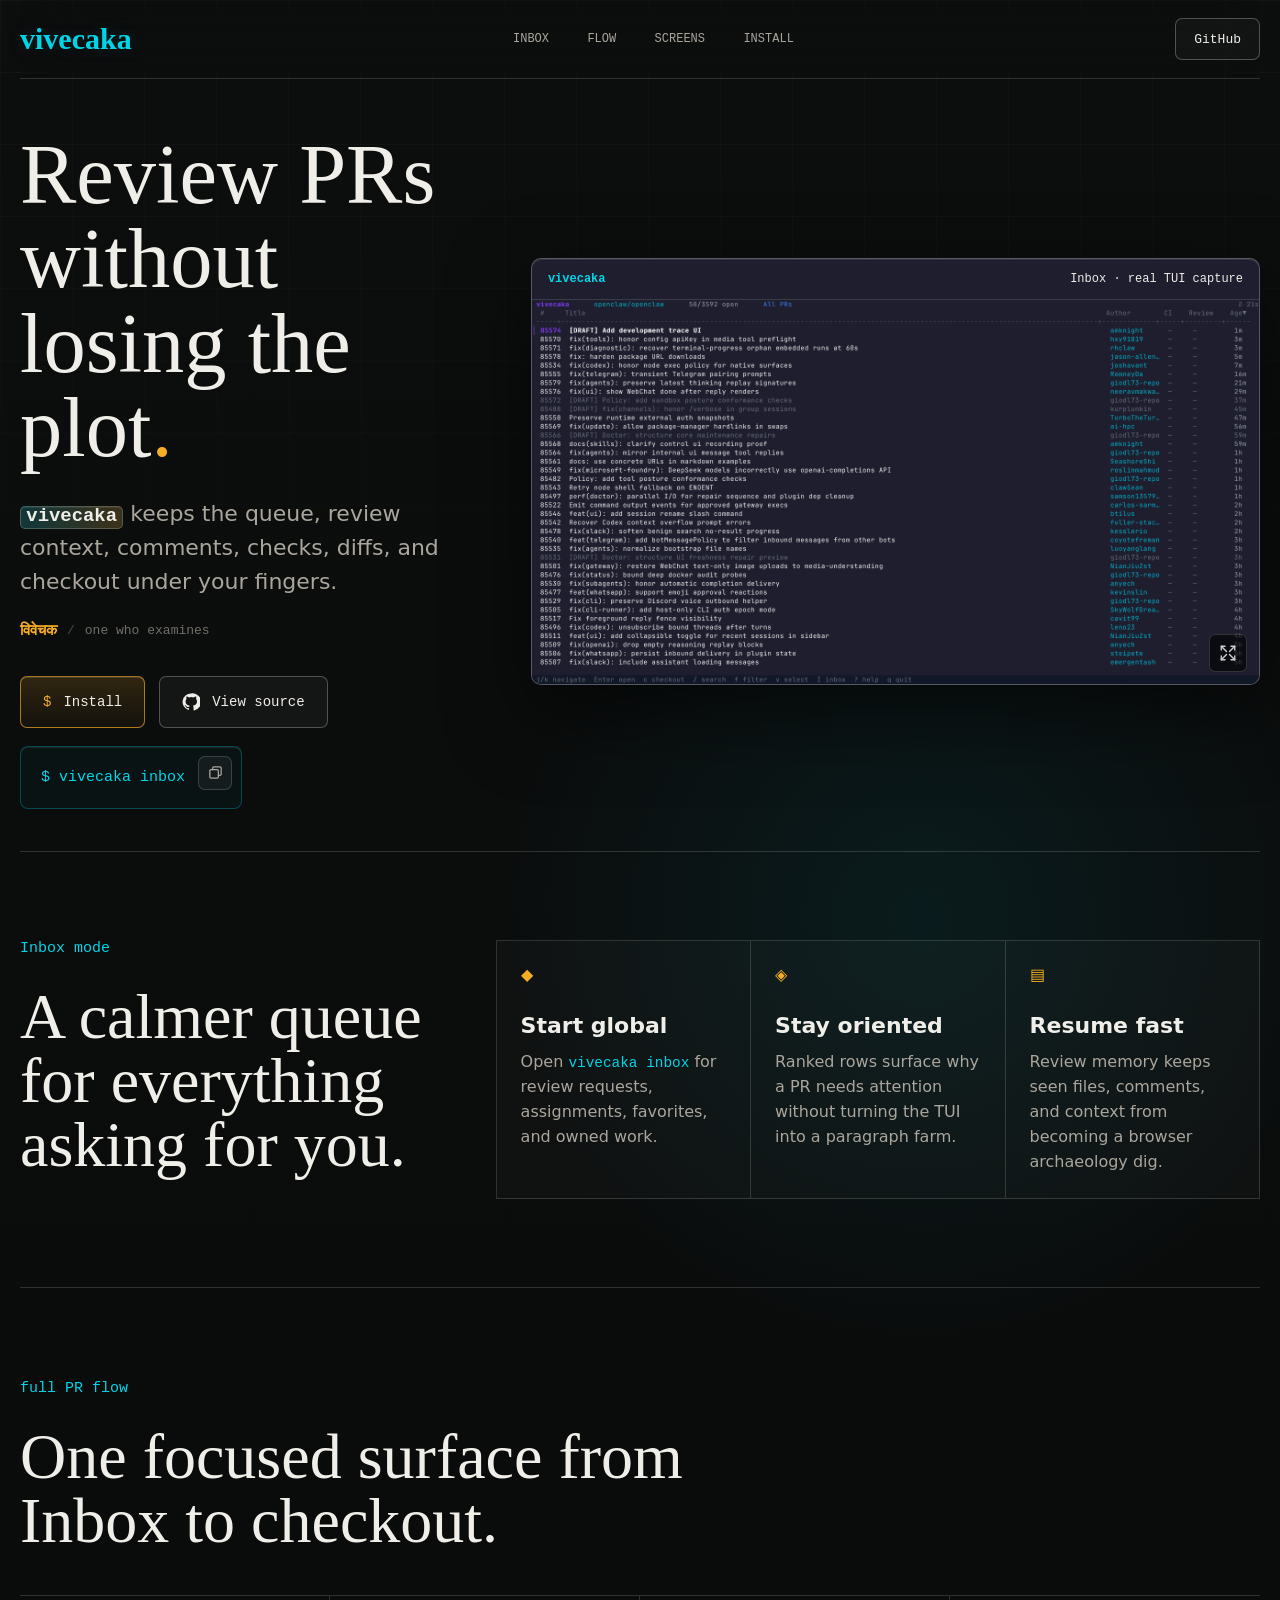
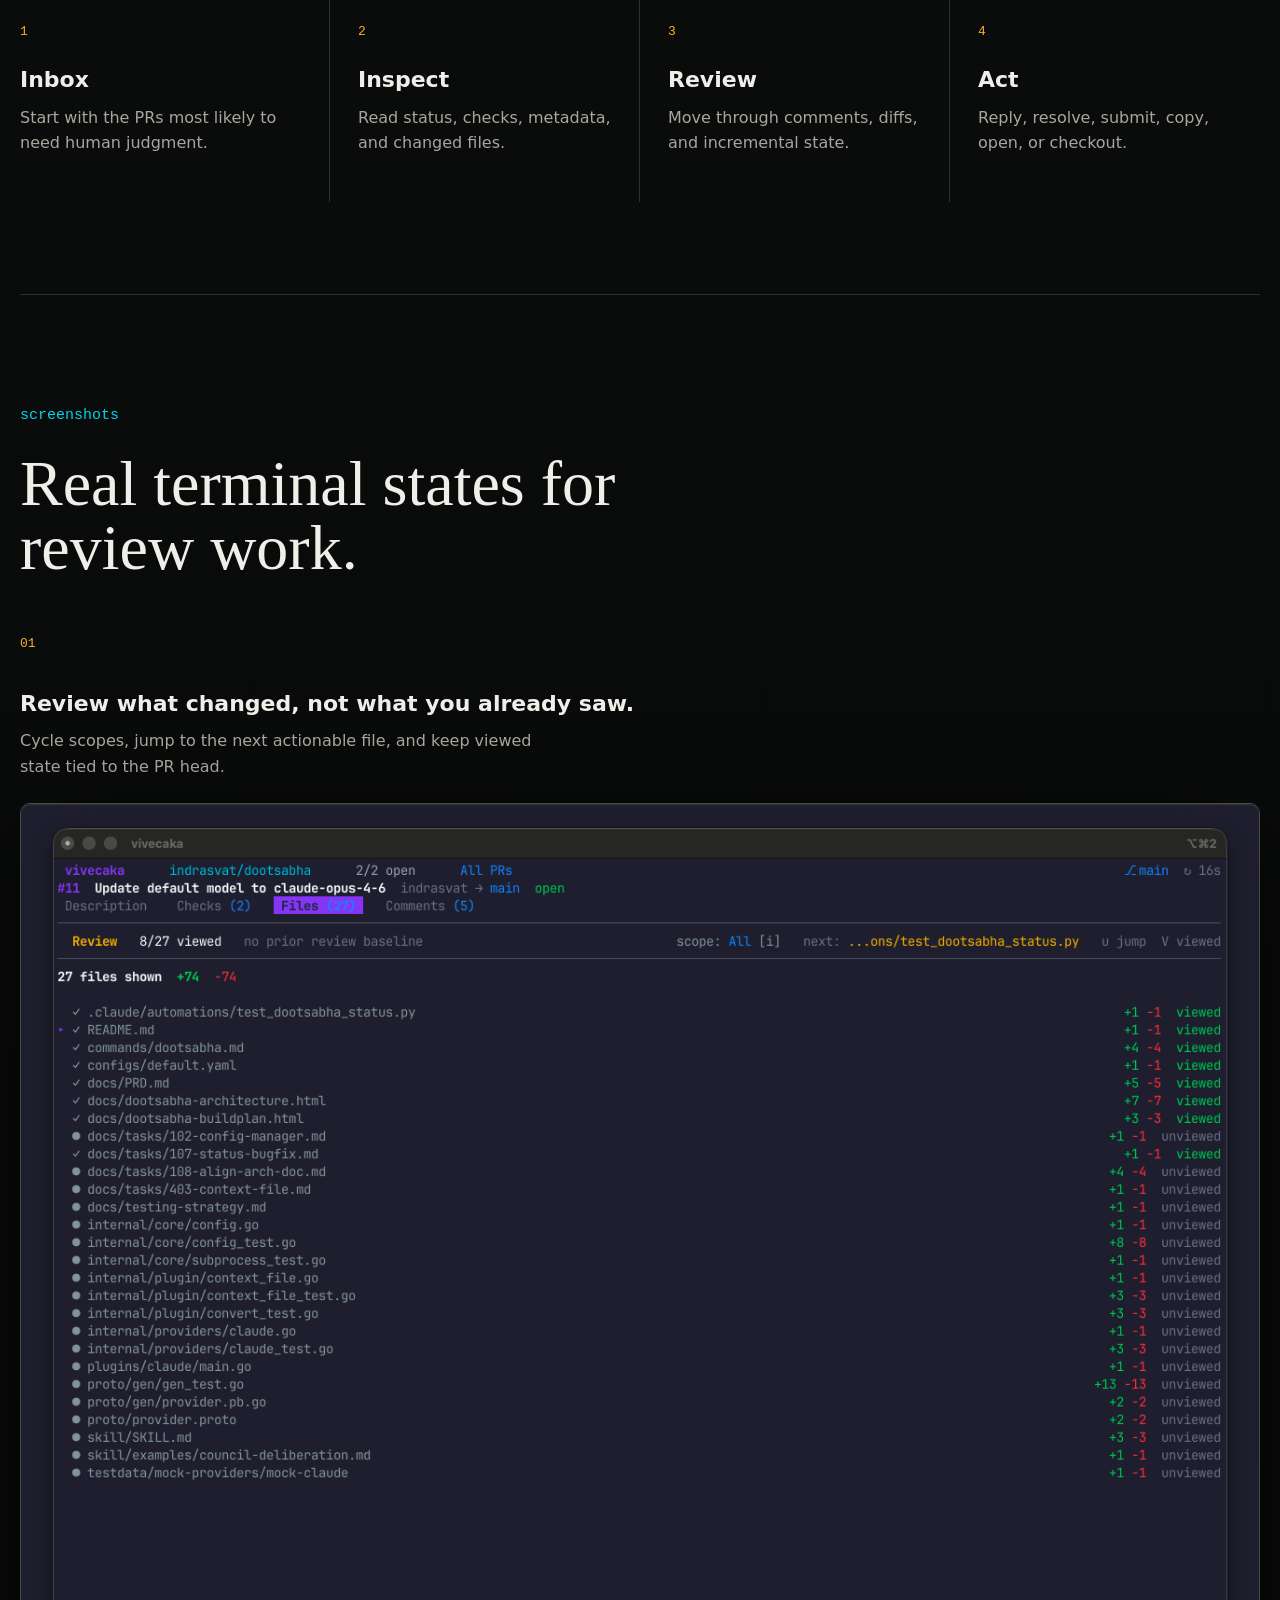
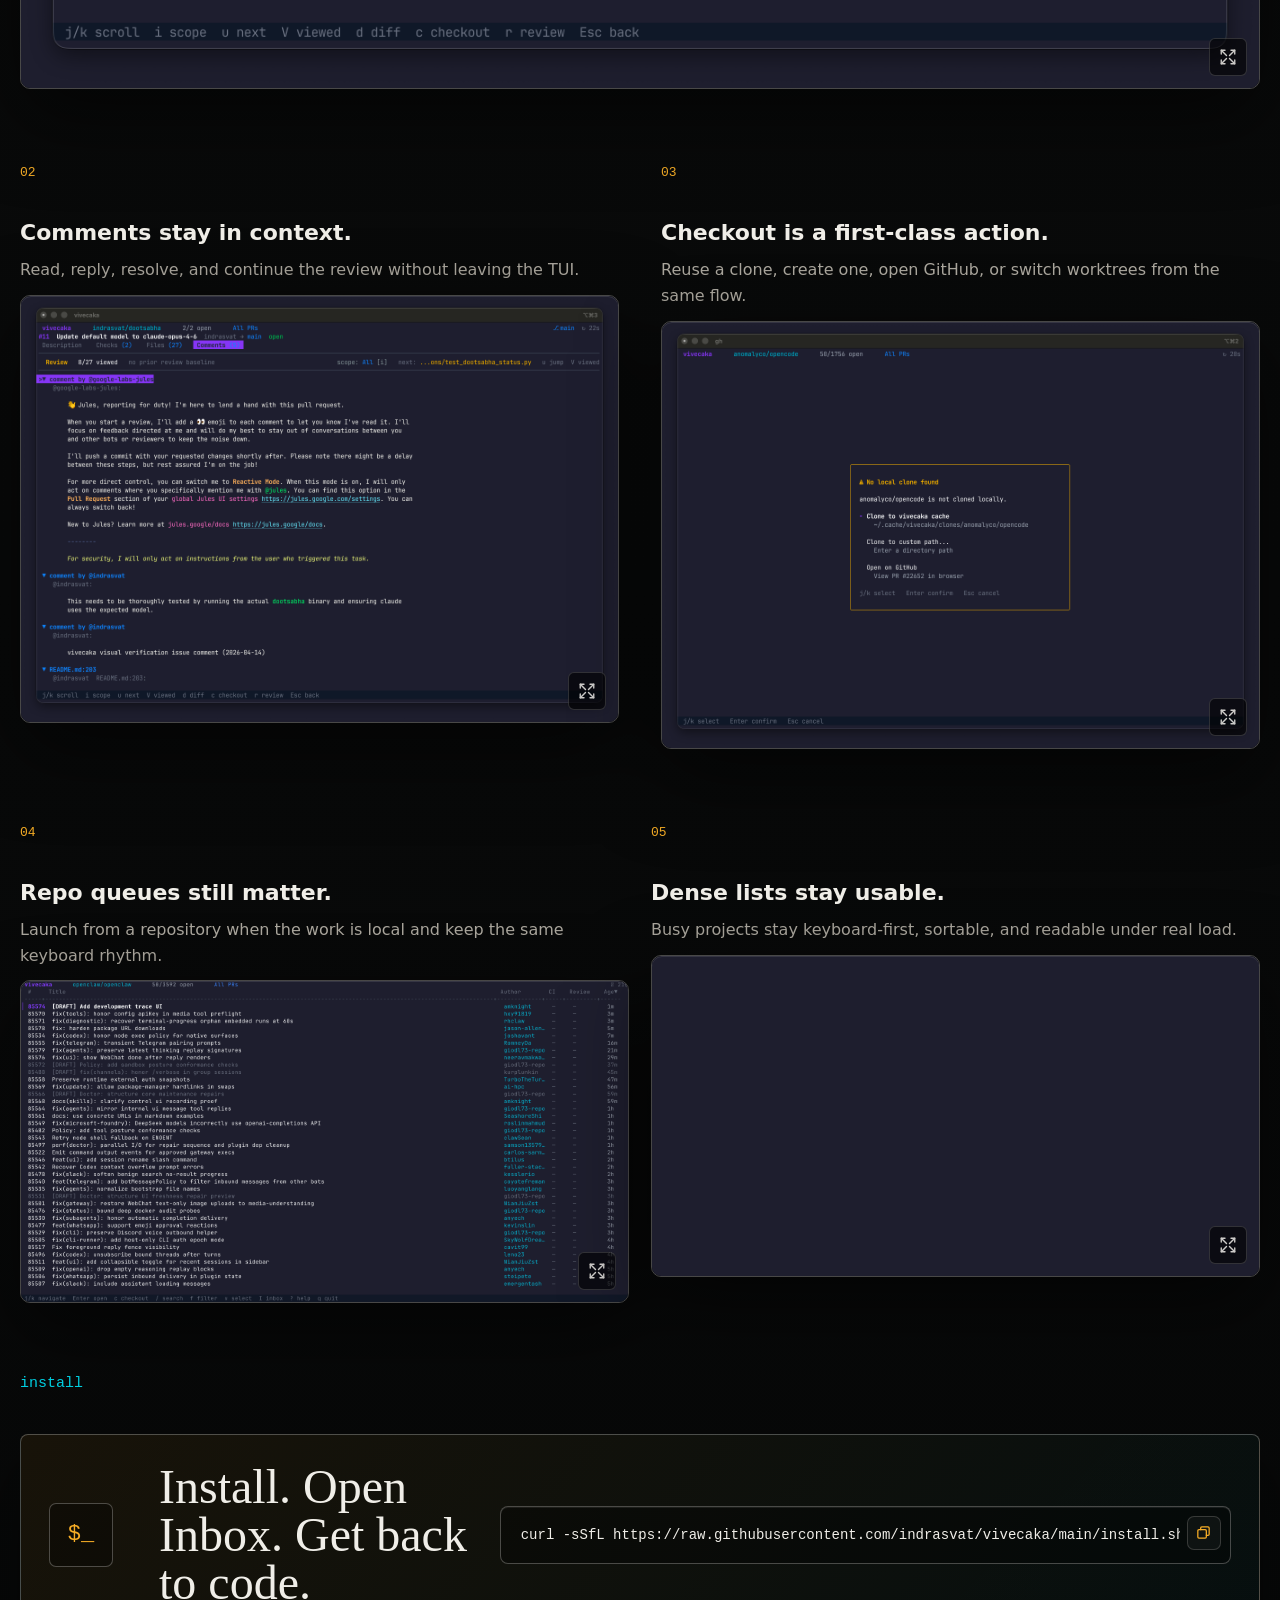
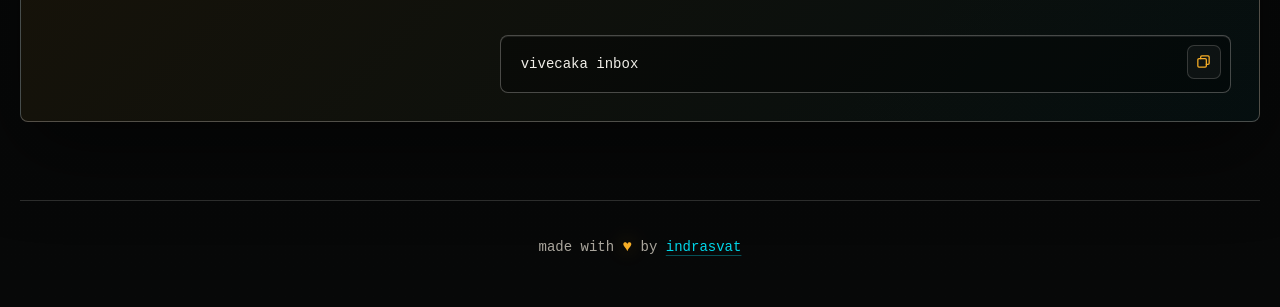
==== commit 03373248: "docs(site): refresh inbox landing page" ====
--- a/index.html
+++ b/index.html
@@ -5,19 +5,19 @@
     <meta name="viewport" content="width=device-width, initial-scale=1" />
     <meta
       name="description"
-      content="vivecaka is a terminal-native GitHub PR review TUI for queue triage, review context, comments, diffs, and checkout."
+      content="vivecaka is a terminal-native GitHub PR review TUI with Inbox triage, review memory, comments, diffs, checks, and checkout."
     />
     <meta name="theme-color" content="#0b0c0c" />
     <meta property="og:title" content="vivecaka - terminal-native PR review" />
     <meta
       property="og:description"
-      content="A fast GitHub PR review TUI for developers who live in the terminal."
+      content="A keyboard-first GitHub PR review TUI for developers who live in the terminal."
     />
     <meta property="og:type" content="website" />
     <meta property="og:image" content="https://indrasvat.github.io/vivecaka/assets/site/files-review.png" />
     <title>vivecaka - terminal-native PR review</title>
     <link rel="icon" href="assets/site/logo.png" />
-    <link rel="stylesheet" href="styles.css?v=20260523-landing-4" />
+    <link rel="stylesheet" href="styles.css?v=20260704-inbox-site" />
   </head>
   <body>
     <header class="site-header" aria-label="Primary navigation">
@@ -25,6 +25,7 @@
         <span class="product-name">vivecaka</span>
       </a>
       <nav class="nav-links" aria-label="Page sections">
+        <a href="#inbox">Inbox</a>
         <a href="#flow">Flow</a>
         <a href="#screens">Screens</a>
         <a href="#install">Install</a>
@@ -35,10 +36,10 @@
     <main id="top">
       <section class="hero" aria-labelledby="hero-title">
         <div class="hero-copy">
-          <h1 id="hero-title">Stay in the terminal. Review the whole PR</h1>
+          <h1 id="hero-title">Review PRs without losing the plot</h1>
           <p class="hero-lede">
-            Navigate PRs, comment, submit reviews, inspect diffs, and checkout branches inside a
-            fast, keyboard-first TUI for agent-era development.
+            <span class="product-mark">vivecaka</span> keeps the queue, review context, comments,
+            checks, diffs, and checkout under your fingers.
           </p>
           <p class="name-note">
             <span>विवेचक</span>
@@ -60,11 +61,11 @@
             </a>
           </div>
           <div class="command-card hero-command">
-            <code>$ vivecaka --repo=openclaw/openclaw</code>
+            <code>$ vivecaka inbox</code>
             <button
               class="copy-control"
               type="button"
-              data-copy="vivecaka --repo=openclaw/openclaw"
+              data-copy="vivecaka inbox"
               aria-label="Copy launch command"
               title="Copy command"
             >
@@ -77,46 +78,75 @@
         </div>
 
         <div class="hero-stage" aria-label="vivecaka terminal preview">
-          <figure class="terminal-frame hero-card hero-card-banner">
-            <img
-              src="assets/site/startup-banner.png"
-              alt="vivecaka startup banner in a terminal"
-              width="936"
-              height="608"
-              decoding="async"
-              fetchpriority="high"
-            />
+          <figure class="terminal-frame hero-terminal">
+            <button
+              class="screenshot-link"
+              type="button"
+              data-lightbox-src="assets/site/openclaw-queue.png"
+              data-lightbox-title="Terminal PR queue"
+              aria-label="Expand terminal PR queue screenshot"
+            >
+              <div class="terminal-titlebar" aria-hidden="true">
+                <span class="terminal-brand">vivecaka</span>
+                <span>Inbox · real TUI capture</span>
+              </div>
+              <img
+                src="assets/site/openclaw-queue.png"
+                alt="vivecaka showing a pull request queue in a terminal"
+                width="1584"
+                height="836"
+                decoding="async"
+                fetchpriority="high"
+              />
+              <span class="screenshot-expand" aria-hidden="true">
+                <svg viewBox="0 0 24 24">
+                  <path d="M8 3H3v5" />
+                  <path d="M3 3l7 7" />
+                  <path d="M16 3h5v5" />
+                  <path d="M21 3l-7 7" />
+                  <path d="M8 21H3v-5" />
+                  <path d="M3 21l7-7" />
+                  <path d="M16 21h5v-5" />
+                  <path d="M21 21l-7-7" />
+                </svg>
+              </span>
+            </button>
           </figure>
-          <figure class="terminal-frame hero-card hero-card-queue">
-            <img
-              src="assets/site/openclaw-queue.png"
-              alt="vivecaka showing the openclaw/openclaw pull request queue in a terminal"
-              width="1584"
-              height="836"
-              decoding="async"
-              fetchpriority="high"
-            />
-          </figure>
-          <figure class="terminal-frame hero-card hero-card-review">
-            <img
-              src="assets/site/files-review.png"
-              alt="vivecaka files view showing incremental review state and viewed files"
-              width="2656"
-              height="1896"
-              decoding="async"
-            />
-          </figure>
+        </div>
+      </section>
+
+      <section id="inbox" class="inbox-section" aria-labelledby="inbox-title">
+        <div>
+          <div class="section-kicker">Inbox mode</div>
+          <h2 id="inbox-title">A calmer queue for everything asking for you.</h2>
+        </div>
+        <div class="inbox-points">
+          <article>
+            <span>◆</span>
+            <h3>Start global</h3>
+            <p>Open <code>vivecaka inbox</code> for review requests, assignments, favorites, and owned work.</p>
+          </article>
+          <article>
+            <span>◈</span>
+            <h3>Stay oriented</h3>
+            <p>Ranked rows surface why a PR needs attention without turning the TUI into a paragraph farm.</p>
+          </article>
+          <article>
+            <span>▤</span>
+            <h3>Resume fast</h3>
+            <p>Review memory keeps seen files, comments, and context from becoming a browser archaeology dig.</p>
+          </article>
         </div>
       </section>
 
       <section id="flow" class="flow-section" aria-labelledby="flow-title">
         <div class="section-kicker">full PR flow</div>
-        <h2 id="flow-title">One focused surface from queue to checkout.</h2>
+        <h2 id="flow-title">One focused surface from Inbox to checkout.</h2>
         <div class="flow-grid">
           <article>
             <span>1</span>
-            <h3>Queue</h3>
-            <p>Open live PR lists from any GitHub repo.</p>
+            <h3>Inbox</h3>
+            <p>Start with the PRs most likely to need human judgment.</p>
           </article>
           <article>
             <span>2</span>
@@ -140,7 +170,7 @@
         <div class="showcase-heading">
           <div>
             <div class="section-kicker">screenshots</div>
-            <h2 id="screens-title">Real terminal states, composed for review work.</h2>
+            <h2 id="screens-title">Real terminal states for review work.</h2>
           </div>
         </div>
 
@@ -260,8 +290,8 @@
         <div class="repo-wall" aria-label="Repository examples">
           <article>
             <span class="feature-number">04</span>
-            <h3>Open any repository queue.</h3>
-            <p>Start from a real GitHub PR list and move without touching the browser.</p>
+            <h3>Repo queues still matter.</h3>
+            <p>Launch from a repository when the work is local and keep the same keyboard rhythm.</p>
             <figure class="terminal-frame">
               <button
                 class="screenshot-link"
@@ -295,8 +325,8 @@
           </article>
           <article>
             <span class="feature-number">05</span>
-            <h3>Fast across busy projects.</h3>
-            <p>Dense queues stay keyboard-first, sortable, and readable under real load.</p>
+            <h3>Dense lists stay usable.</h3>
+            <p>Busy projects stay keyboard-first, sortable, and readable under real load.</p>
             <figure class="terminal-frame">
               <button
                 class="screenshot-link"
@@ -335,7 +365,7 @@
         <div class="section-kicker install-kicker">install</div>
         <div class="install-panel">
           <div class="install-mark" aria-hidden="true">$_</div>
-          <h2 id="install-title">Drop it into your shell.</h2>
+          <h2 id="install-title">Install. Open Inbox. Get back to code.</h2>
           <div class="command-card install-command">
             <code>curl -sSfL https://raw.githubusercontent.com/indrasvat/vivecaka/main/install.sh | bash</code>
             <button
@@ -351,17 +381,30 @@
               </svg>
             </button>
           </div>
+          <div class="command-card install-command">
+            <code>vivecaka inbox</code>
+            <button
+              class="copy-control"
+              type="button"
+              data-copy="vivecaka inbox"
+              aria-label="Copy Inbox command"
+              title="Copy command"
+            >
+              <svg aria-hidden="true" viewBox="0 0 24 24">
+                <path d="M8 8V5.6C8 4.7 8.7 4 9.6 4h8.8c.9 0 1.6.7 1.6 1.6v8.8c0 .9-.7 1.6-1.6 1.6H16" />
+                <path d="M4 9.6C4 8.7 4.7 8 5.6 8h8.8c.9 0 1.6.7 1.6 1.6v8.8c0 .9-.7 1.6-1.6 1.6H5.6C4.7 20 4 19.3 4 18.4V9.6Z" />
+              </svg>
+            </button>
+          </div>
         </div>
       </section>
     </main>
 
     <footer class="site-footer">
       <p class="made-with-love">
-        Made with <span aria-label="love" role="img">♥</span> by
+        made with <span class="solid-heart" role="img" aria-label="love">♥</span> by
         <a href="https://github.com/indrasvat">indrasvat</a>
       </p>
-      <p>Built with Go, Bubble Tea, Lip Gloss, and GitHub CLI.</p>
-      <a href="https://github.com/indrasvat/vivecaka/blob/main/LICENSE">MIT License</a>
     </footer>
 
     <div class="lightbox" role="dialog" aria-modal="true" aria-labelledby="lightbox-title" aria-hidden="true">
@@ -380,6 +423,6 @@
       </div>
     </div>
 
-    <script src="site.js?v=20260523-landing-4"></script>
+    <script src="site.js?v=20260704-inbox-site"></script>
   </body>
 </html>
--- a/styles.css
+++ b/styles.css
@@ -71,6 +71,7 @@
 
 .site-header,
 .hero,
+.inbox-section,
 .flow-section,
 .showcase,
 .install-section,
@@ -116,6 +117,22 @@
   text-shadow: 0 0 18px rgba(0, 213, 232, 0.16);
 }
 
+.product-mark {
+  display: inline-block;
+  border: 1px solid rgba(240, 238, 232, 0.22);
+  border-radius: 5px;
+  padding: 0.02em 0.28em 0.08em;
+  color: var(--ink);
+  font-family: var(--mono);
+  font-size: 0.86em;
+  font-weight: 800;
+  line-height: 1.05;
+  background:
+    linear-gradient(90deg, rgba(0, 213, 232, 0.18), rgba(246, 173, 38, 0.18)),
+    rgba(255, 255, 255, 0.04);
+  box-shadow: inset 0 1px 0 rgba(255, 255, 255, 0.08);
+}
+
 .brand .product-name {
   font-family: var(--serif);
   font-weight: 600;
@@ -157,7 +174,7 @@
 
 .hero {
   display: grid;
-  grid-template-columns: minmax(320px, 0.9fr) minmax(580px, 1.35fr);
+  grid-template-columns: minmax(320px, 0.76fr) minmax(620px, 1.24fr);
   gap: clamp(28px, 5vw, 82px);
   align-items: center;
   min-height: min(760px, calc(100vh - 82px));
@@ -289,12 +306,12 @@
 }
 
 h1 {
-  max-width: 780px;
+  max-width: 720px;
   margin-bottom: 26px;
   font-family: var(--serif);
-  font-size: clamp(58px, 7.4vw, 108px);
+  font-size: clamp(54px, 6.6vw, 92px);
   font-weight: 500;
-  line-height: 0.92;
+  line-height: 1;
 }
 
 h1::after {
@@ -412,56 +429,96 @@
 
 .hero-stage {
   position: relative;
-  --hero-card-width: min(82%, 820px);
-  min-height: 620px;
-  perspective: 1800px;
-}
-
-.hero-card {
-  position: absolute;
-  transform-origin: 50% 50%;
+}
+
+.hero-terminal {
+  width: min(100%, 920px);
+  margin-left: auto;
   background: #1e1e2e;
-  width: var(--hero-card-width);
-}
-
-.hero-card img {
-  aspect-ratio: 1.54 / 1;
-  object-fit: cover;
-  object-position: left top;
-}
-
-.hero-card-banner {
-  z-index: 4;
-  left: 0;
-  bottom: 18px;
-  transform: translate3d(0, 0, 90px) scale(1);
-}
-
-.hero-card-banner img {
-  aspect-ratio: 1.54 / 1;
-  object-position: center center;
-}
-
-.hero-card-queue {
-  z-index: 3;
-  left: 11%;
-  bottom: 146px;
-  transform: translate3d(0, 0, 0) scale(0.86);
-}
-
-.hero-card-queue img {
-  object-position: left top;
-}
-
-.hero-card-review {
-  z-index: 2;
-  left: 22%;
-  bottom: 264px;
-  transform: translate3d(0, 0, -90px) scale(0.72);
-}
-
-.hero-card-review img {
-  object-position: left top;
+}
+
+.terminal-titlebar {
+  display: flex;
+  justify-content: space-between;
+  gap: 18px;
+  padding: 13px 16px;
+  border-bottom: 1px solid rgba(240, 238, 232, 0.14);
+  color: var(--ink);
+  font-family: var(--mono);
+  font-size: 12px;
+}
+
+.terminal-brand {
+  color: var(--cyan);
+  font-weight: 800;
+}
+
+.hero-terminal .screenshot-link {
+  display: block;
+  width: 100%;
+}
+
+.hero-terminal img {
+  width: 100%;
+  height: auto;
+  object-fit: contain;
+}
+
+.inbox-section {
+  display: grid;
+  grid-template-columns: minmax(300px, 0.7fr) minmax(520px, 1.3fr);
+  gap: clamp(28px, 5vw, 72px);
+  align-items: start;
+  padding: 88px 0;
+  border-top: 1px solid var(--line);
+}
+
+.inbox-section h2 {
+  max-width: 720px;
+  margin: 0;
+  font-family: var(--serif);
+  font-size: clamp(38px, 5vw, 72px);
+  font-weight: 500;
+  line-height: 1;
+}
+
+.inbox-points {
+  display: grid;
+  grid-template-columns: repeat(3, minmax(0, 1fr));
+  border-top: 1px solid var(--line);
+  border-left: 1px solid var(--line);
+}
+
+.inbox-points article {
+  min-height: 220px;
+  padding: 24px;
+  border-right: 1px solid var(--line);
+  border-bottom: 1px solid var(--line);
+  background: rgba(255, 255, 255, 0.025);
+}
+
+.inbox-points span {
+  display: block;
+  margin-bottom: 28px;
+  color: var(--saffron);
+  font-family: var(--mono);
+}
+
+.inbox-points h3 {
+  margin-bottom: 12px;
+  font-size: 22px;
+}
+
+.inbox-points p {
+  margin-bottom: 0;
+  color: var(--muted);
+  line-height: 1.55;
+}
+
+.inbox-points code {
+  color: var(--cyan);
+  font-family: var(--mono);
+  font-size: 0.9em;
 }
 
 .flow-section {
@@ -556,9 +613,7 @@
 }
 
 .feature-row-large .terminal-frame img {
-  aspect-ratio: 1.72 / 1;
-  object-fit: cover;
-  object-position: left top;
+  object-fit: contain;
 }
 
 .feature-copy {
@@ -590,9 +645,7 @@
 }
 
 .feature-pair .terminal-frame img {
-  aspect-ratio: 1.45 / 1;
-  object-fit: cover;
-  object-position: left top;
+  object-fit: contain;
 }
 
 .feature-pair h3,
@@ -773,7 +826,7 @@
 }
 
 .install-kicker {
-  margin-bottom: 18px;
+  margin-bottom: 42px;
 }
 
 .install-panel {
@@ -857,6 +910,12 @@
   color: var(--saffron);
 }
 
+@media (min-width: 1081px) {
+  .install-command + .install-command {
+    grid-column: 3;
+  }
+}
+
 .site-footer {
   display: flex;
   flex-direction: column;
@@ -876,7 +935,7 @@
   line-height: 1.6;
 }
 
-.made-with-love span {
+.solid-heart {
   color: var(--saffron);
   font-size: 16px;
   text-shadow: 0 0 18px rgba(246, 173, 38, 0.35);
@@ -889,12 +948,6 @@
   text-underline-offset: 4px;
 }
 
-.site-footer a:last-child {
-  color: var(--muted);
-  font-family: var(--mono);
-  font-size: 12px;
-}
-
 @media (max-width: 1080px) {
   .hero {
     grid-template-columns: 1fr;
@@ -902,11 +955,15 @@
   }
 
   .hero-stage {
-    min-height: clamp(420px, 70vw, 650px);
+    min-height: 0;
   }
 
   .hero-terminal {
     margin-left: 0;
+  }
+
+  .inbox-section {
+    grid-template-columns: 1fr;
   }
 
   .flow-grid {
@@ -935,6 +992,7 @@
 @media (max-width: 760px) {
   .site-header,
   .hero,
+  .inbox-section,
   .flow-section,
   .showcase,
   .install-section,
@@ -990,50 +1048,28 @@
 
   .hero-stage {
     margin-top: 14px;
-    display: block;
-    min-height: 470px;
-    perspective: 1200px;
+    min-height: 0;
     padding-bottom: 0;
   }
 
-  .hero-card {
-    position: absolute;
-    width: 100%;
-    margin-inline: auto;
-  }
-
-  .hero-card-banner {
-    left: -2%;
-    bottom: 4px;
-    transform: translate3d(0, 0, 70px) scale(1);
-  }
-
-  .hero-card-queue {
-    left: 12%;
-    bottom: 150px;
-    transform: translate3d(0, 0, 0) scale(0.76);
-  }
-
-  .hero-card-review {
-    left: 24%;
-    bottom: 260px;
-    transform: translate3d(0, 0, -70px) scale(0.58);
-  }
-
-  .hero-card-banner img {
-    aspect-ratio: 1.35 / 1;
-    object-fit: cover;
-    object-position: center center;
-  }
-
-  .hero-card-queue img {
-    aspect-ratio: 1.35 / 1;
-    object-fit: cover;
-    object-position: left top;
-  }
-
-  .hero-card-review img {
-    aspect-ratio: 1.35 / 1;
+  .terminal-titlebar {
+    align-items: flex-start;
+    padding: 11px 12px;
+    font-size: 10px;
+  }
+
+  .inbox-section {
+    padding: 64px 0;
+  }
+
+  .inbox-points {
+    grid-template-columns: 1fr;
+  }
+
+  .inbox-points article {
+    min-height: 0;
+    padding: 22px 0;
+    border-right: 0;
   }
 
   .showcase {
@@ -1053,12 +1089,6 @@
   .feature-copy {
     grid-template-columns: 1fr;
     gap: 10px;
-  }
-
-  .feature-row-large .terminal-frame img,
-  .feature-pair .terminal-frame img,
-  .repo-wall .terminal-frame img {
-    aspect-ratio: 1.28 / 1;
   }
 
   .screenshot-expand {
